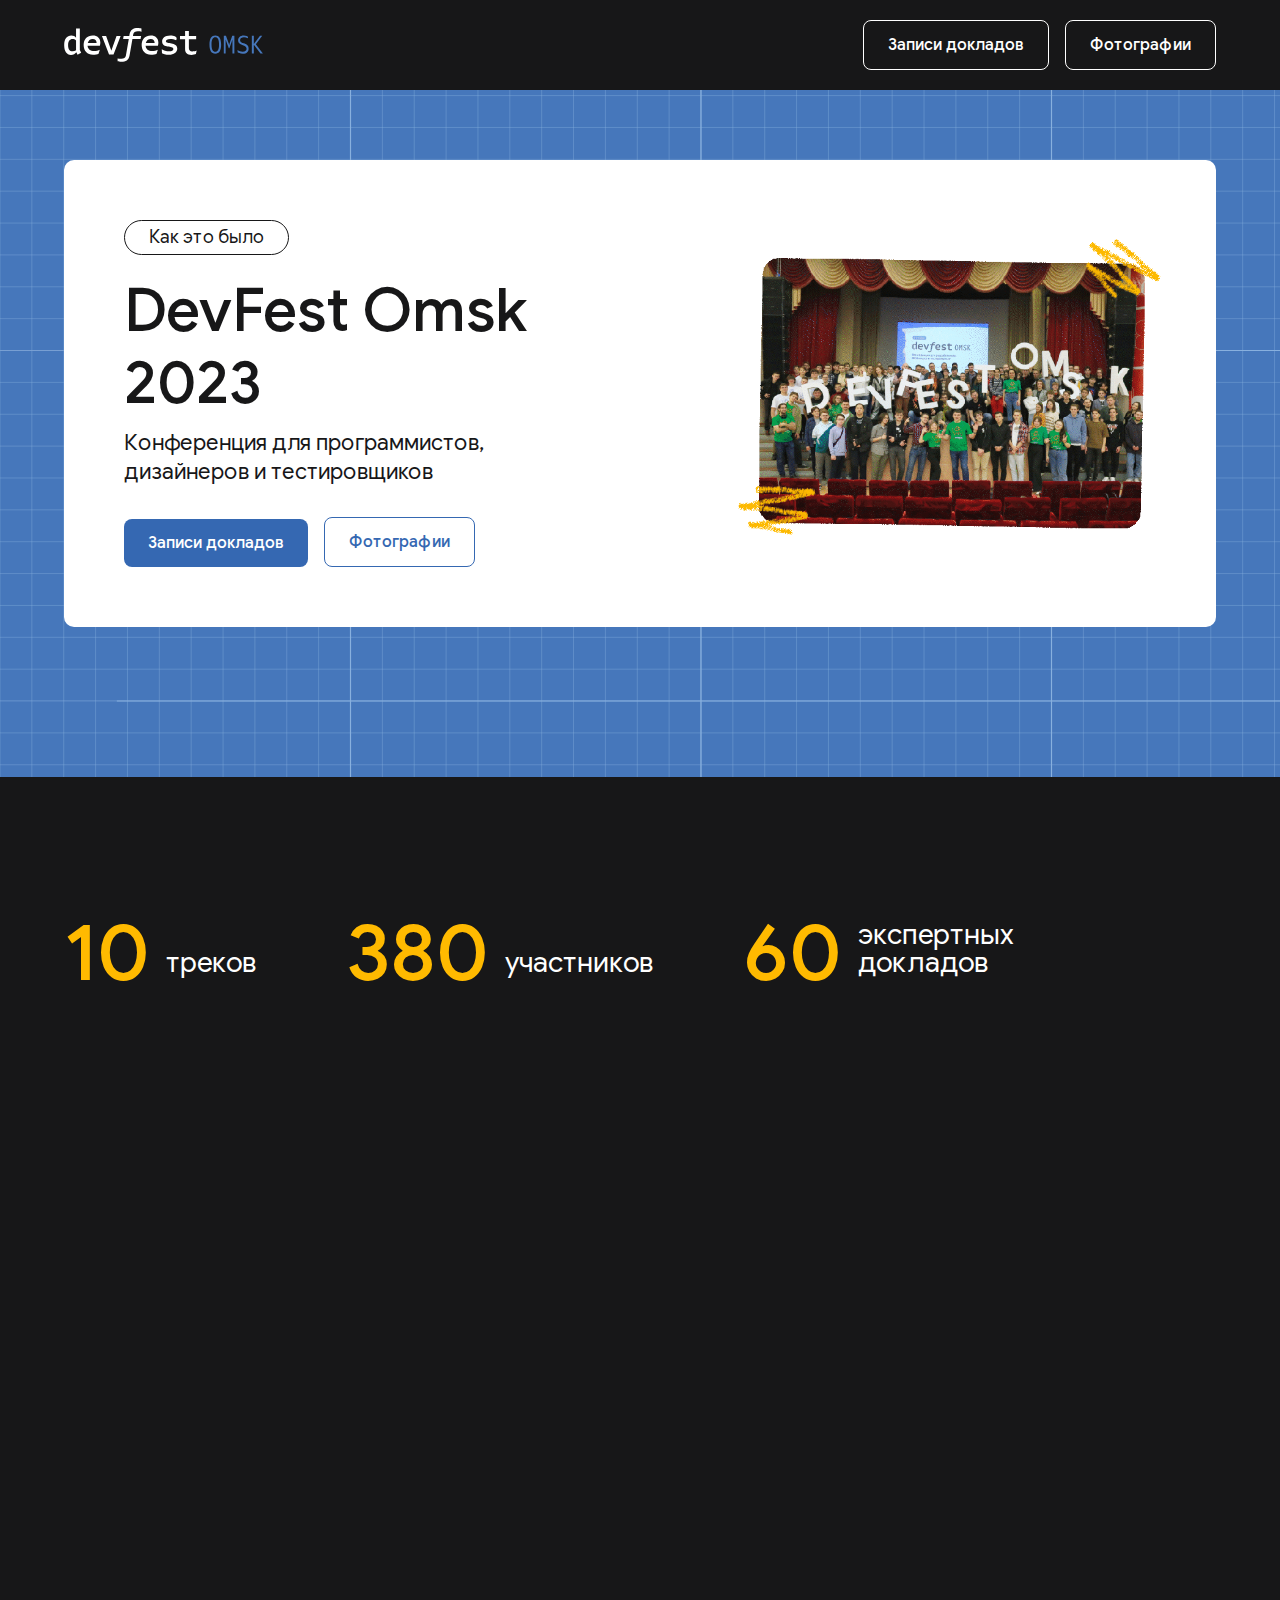
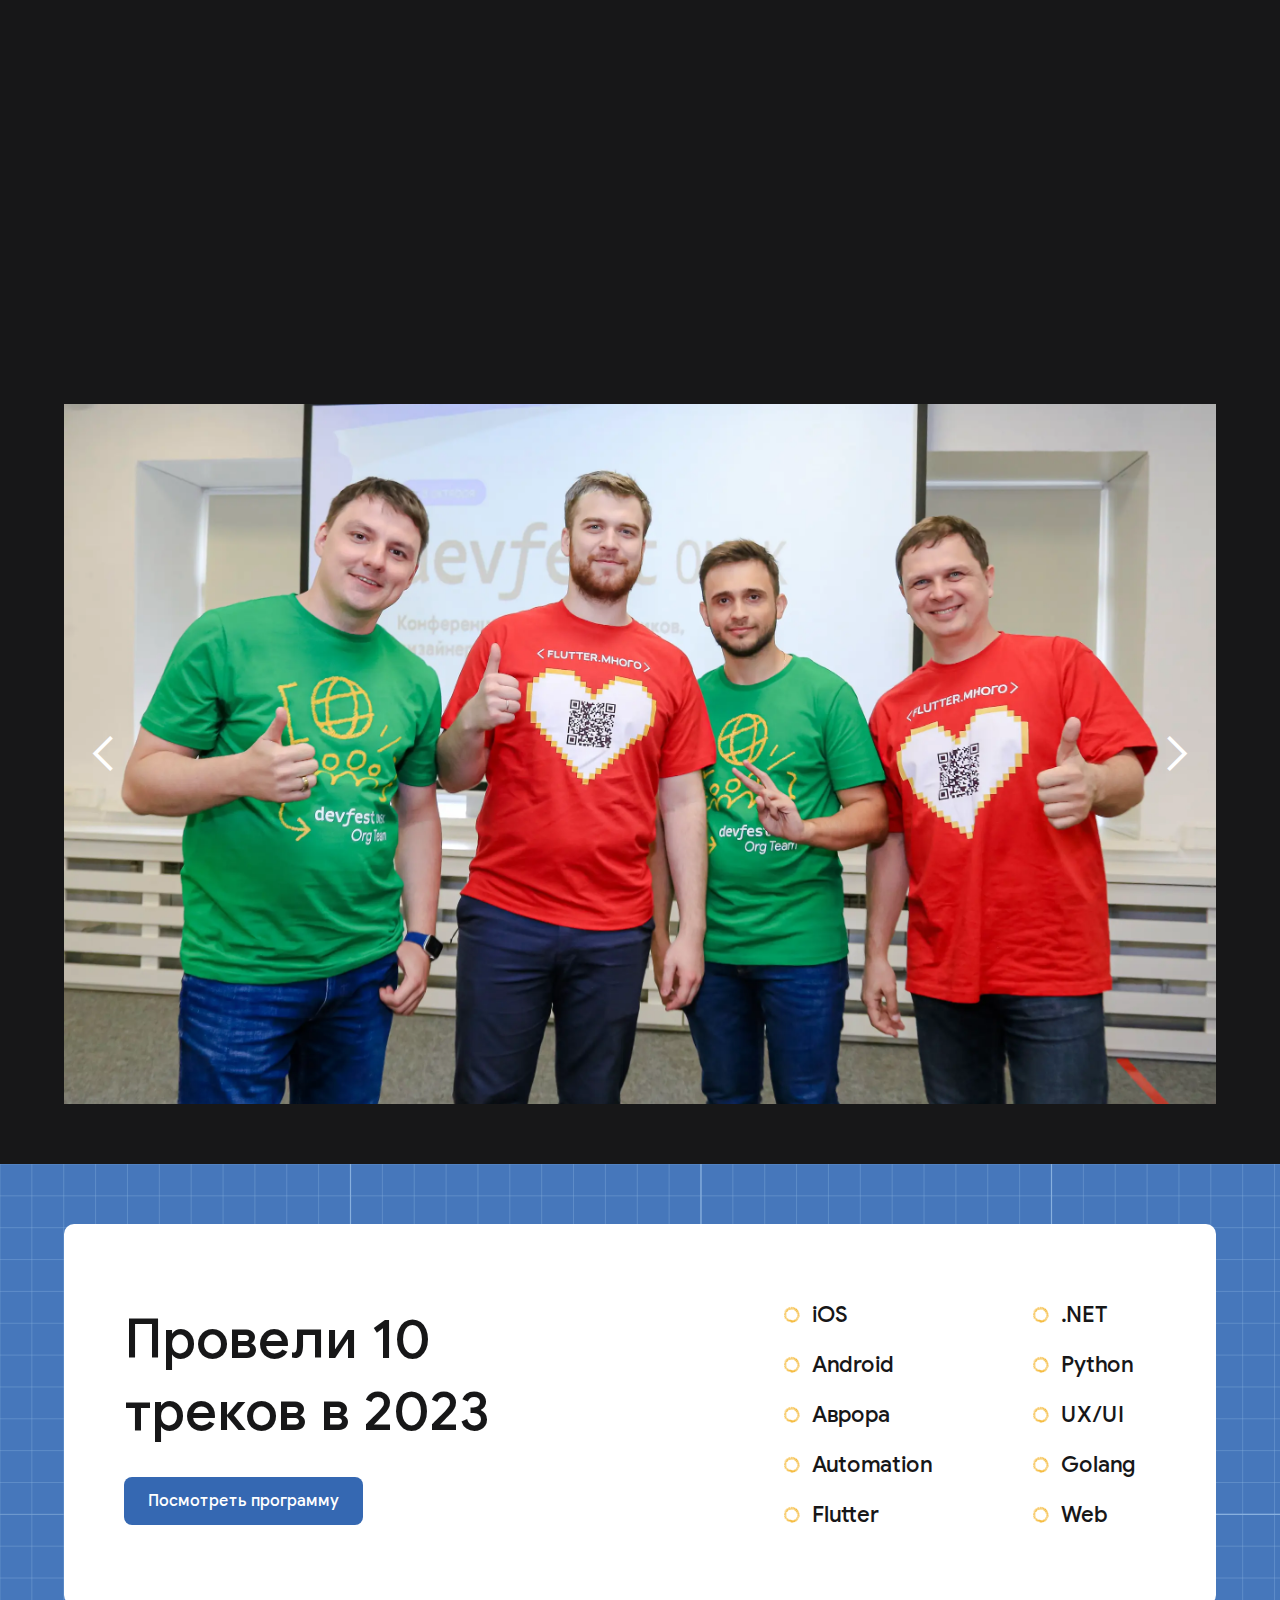
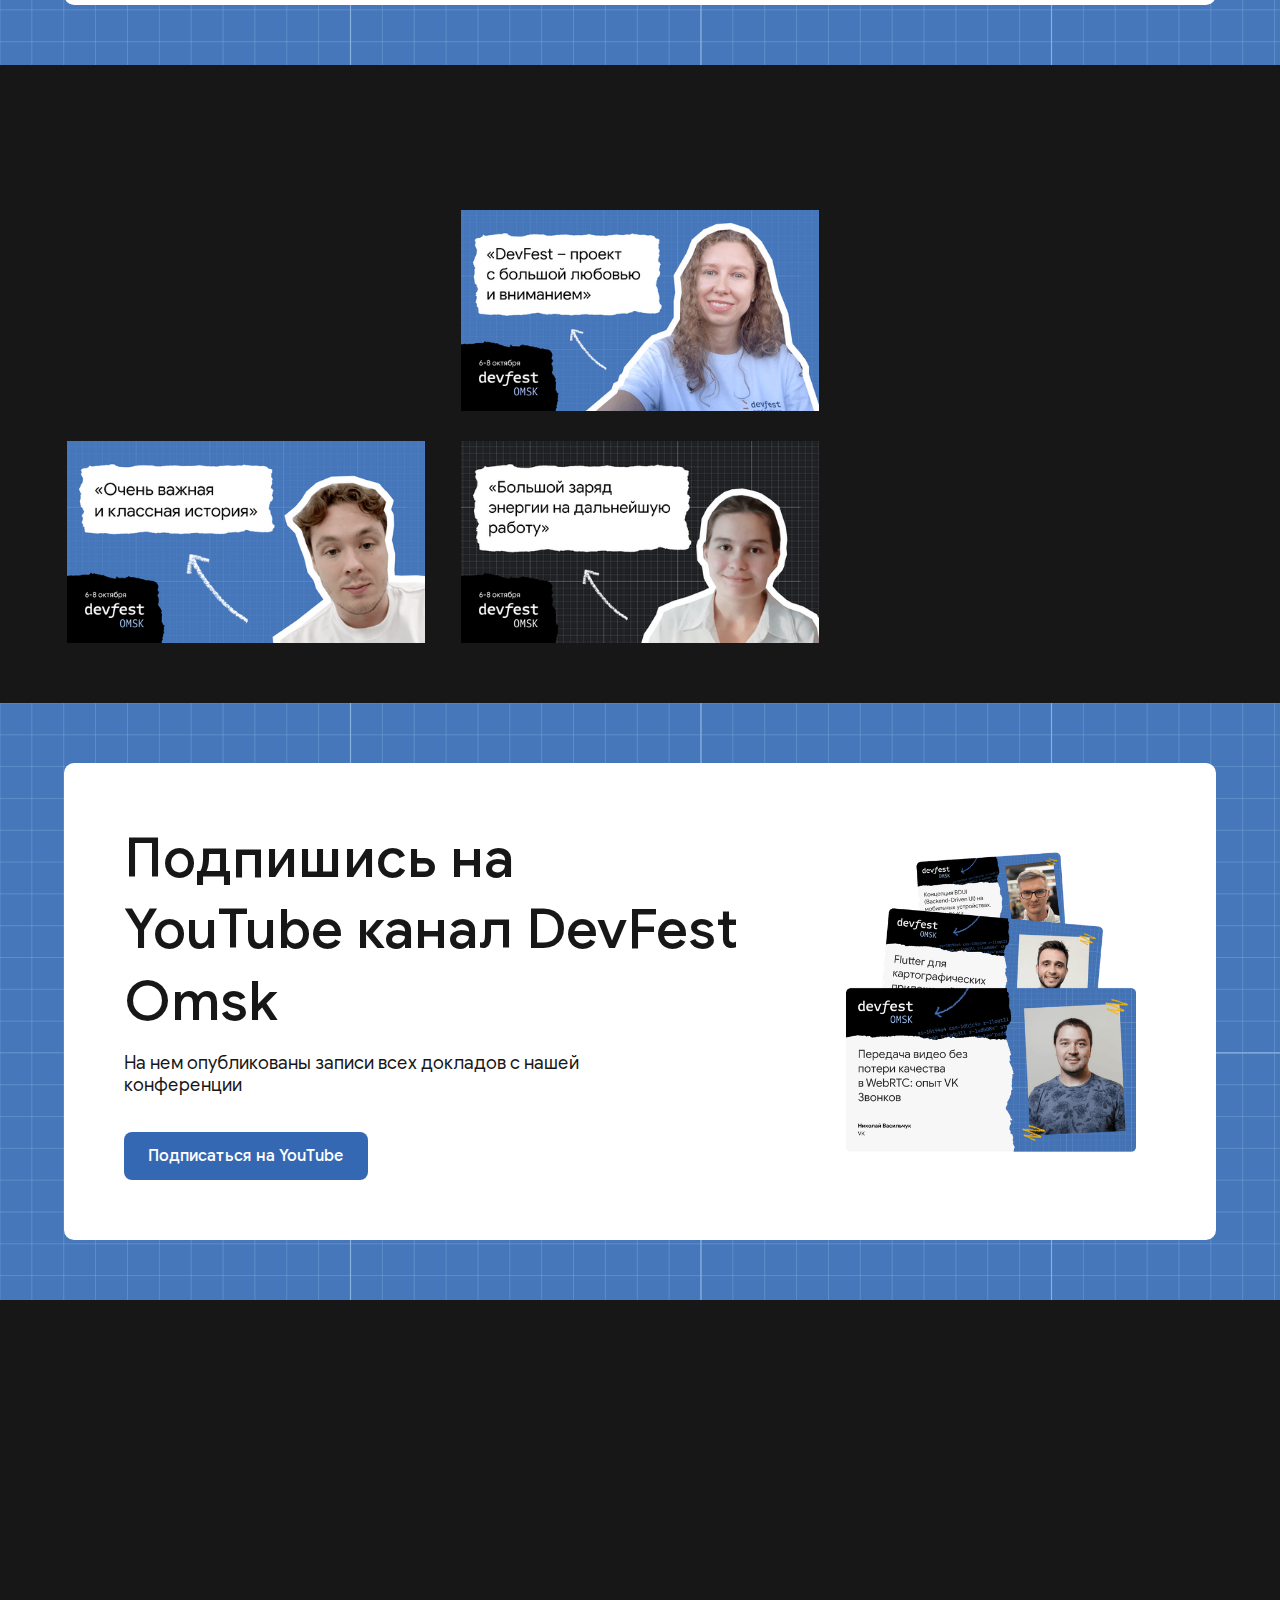
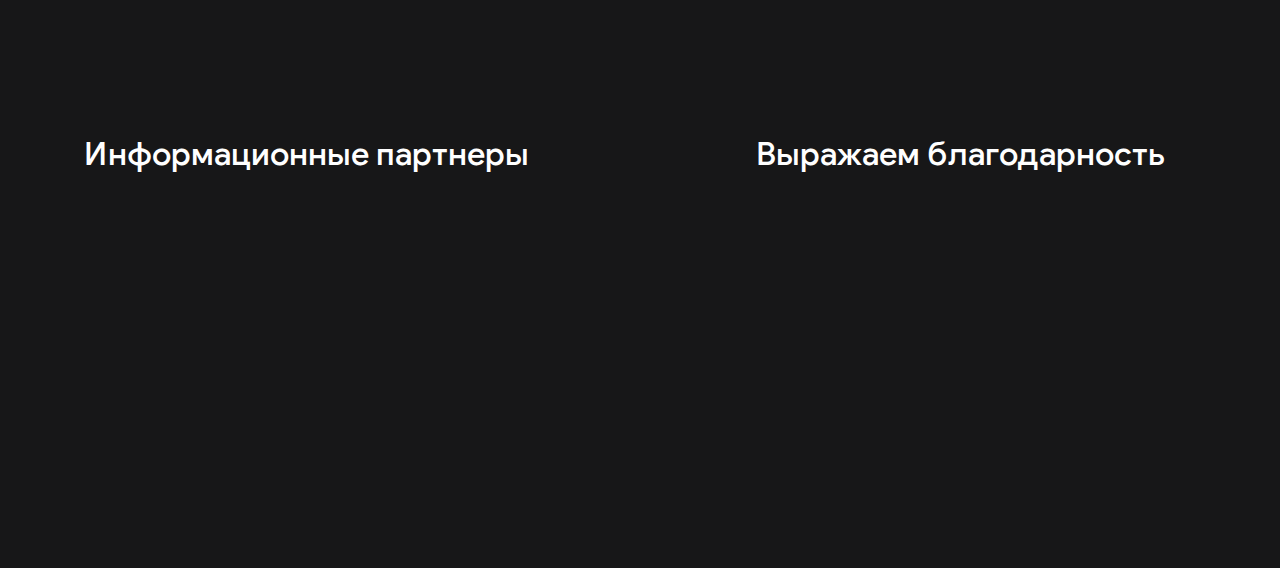
==== index.html @ 17db02f8 "Initial commit" ====
<!DOCTYPE html><!--  This site was created in Webflow. https://www.webflow.com  -->
<!--  Last Published: Wed Mar 27 2024 12:21:55 GMT+0000 (Coordinated Universal Time)  -->
<html data-wf-page="65ba268c185eaccabf7c09e1" data-wf-site="65ba268c185eaccabf7c09f3">
<head>
  <meta charset="utf-8">
  <title>DevFest Omsk 2023</title>
  <meta content="Конференция для программистов, дизайнеров и тестировщиков" name="description">
  <meta content="DevFest Omsk 2023" property="og:title">
  <meta content="Конференция для программистов, дизайнеров и тестировщиков" property="og:description">
  <meta content="https://uploads-ssl.webflow.com/6401782180907efa5752610f/652a7a87e3e8f97337695ba7_%D0%93%D0%BB%D0%B0%D0%B2%D0%BD%D0%B0%D1%8F_%D0%9A%D0%B0%D0%BA%20%D1%8D%D1%82%D0%BE%20%D0%B1%D1%8B%D0%BB%D0%BE.png" property="og:image">
  <meta content="DevFest Omsk 2023" property="twitter:title">
  <meta content="Конференция для программистов, дизайнеров и тестировщиков" property="twitter:description">
  <meta content="https://uploads-ssl.webflow.com/6401782180907efa5752610f/652a7a87e3e8f97337695ba7_%D0%93%D0%BB%D0%B0%D0%B2%D0%BD%D0%B0%D1%8F_%D0%9A%D0%B0%D0%BA%20%D1%8D%D1%82%D0%BE%20%D0%B1%D1%8B%D0%BB%D0%BE.png" property="twitter:image">
  <meta property="og:type" content="website">
  <meta content="summary_large_image" name="twitter:card">
  <meta content="width=device-width, initial-scale=1" name="viewport">
  <meta content="Webflow" name="generator">
  <link href="css/normalize.css" rel="stylesheet" type="text/css">
  <link href="css/webflow.css" rel="stylesheet" type="text/css">
  <link href="css/effectives-fantabulous-si-1c8d833ee2821.webflow.css" rel="stylesheet" type="text/css">
  <script type="text/javascript">!function(o,c){var n=c.documentElement,t=" w-mod-";n.className+=t+"js",("ontouchstart"in o||o.DocumentTouch&&c instanceof DocumentTouch)&&(n.className+=t+"touch")}(window,document);</script>
  <link href="images/favicon.png" rel="shortcut icon" type="image/x-icon">
  <link href="images/webclip.png" rel="apple-touch-icon"><!--  Yandex.Metrika counter  -->
  <script type="text/javascript">
   (function(m,e,t,r,i,k,a){m[i]=m[i]||function(){(m[i].a=m[i].a||[]).push(arguments)};
   m[i].l=1*new Date();
   for (var j = 0; j < document.scripts.length; j++) {if (document.scripts[j].src === r) { return; }}
   k=e.createElement(t),a=e.getElementsByTagName(t)[0],k.async=1,k.src=r,a.parentNode.insertBefore(k,a)})
   (window, document, "script", "https://mc.yandex.ru/metrika/tag.js", "ym");
   ym(94921570, "init", {
        clickmap:true,
        trackLinks:true,
        accurateTrackBounce:true
   });
</script>
  <noscript>
    <div><img src="https://mc.yandex.ru/watch/94921570" style="position:absolute; left:-9999px;" alt=""></div>
  </noscript>
  <!--  /Yandex.Metrika counter  -->
</head>
<body class="body">
  <div data-animation="default" class="navbar-1 on-tab on-mobile smaller-logo w-nav" data-easing2="ease" data-easing="ease" data-collapse="medium" role="banner" data-duration="400" data-doc-height="1">
    <div class="container-1283 w-container">
      <a href="http://devfestomsk.ru" class="brand-2 smaller-logo w-nav-brand"><img src="images/Frame-13.svg" loading="lazy" alt="" width="200" class="image-7"></a>
      <nav role="navigation" class="nav-menu-2 open w-nav-menu">
        <div class="div-block-44 _12 menu-open">
          <a href="https://www.youtube.com/@DevFestOmsk/playlists" target="_blank" class="button-primary-2-copy0 stroke-black navbar w-button">Записи докладов</a>
          <a href="https://vk.com/albums-215824498" target="_blank" class="button-primary-2-copy0 stroke-black navbar w-button">Фотографии</a>
        </div>
      </nav>
      <div class="menu-button-4 w-nav-button">
        <div class="icon w-icon-nav-menu"></div>
      </div>
    </div>
  </div>
  <section class="hero_neww">
    <div class="container-1280-copy0001 bottom-120 no-top bot-60 w-container">
      <div class="div-block-77-copy-copy"><img src="images/Comp-1_1.gif" loading="lazy" id="w-node-d807b2e3-0f57-e2cb-7184-a9c11521ef0a-bf7c09e1" alt="" class="image-67-copy">
        <div class="div-block-45-copy">
          <h2 data-w-id="fabff811-a332-ce4b-316c-b71fdd800080" style="opacity:0" class="heading-18">6-8 октября</h2>
          <div class="div-block-88">
            <div class="div-block-87 fill">
              <h3 data-w-id="fabff811-a332-ce4b-316c-b71fdd800084" style="opacity:0" class="h3 mob _1">6-8 октября<br></h3>
            </div>
            <div class="div-block-87">
              <h3 class="h3 mob _2 black">Как это было<br></h3>
            </div>
          </div>
          <h1 class="h1 mob">DevFest Omsk 2023</h1>
          <h3 class="h3 mob">Конференция для программистов, дизайнеров и тестировщиков<br></h3>
          <h2 data-w-id="fabff811-a332-ce4b-316c-b71fdd800090" style="opacity:0" class="heading-18-copy">Ранняя регистрация с 1 июня</h2>
          <div class="div-block-123">
            <a href="https://www.youtube.com/@DevFestOmsk/playlists" target="_blank" class="button-primary-2 add blue w-button">Записи докладов</a>
            <a href="https://vk.com/albums-215824498" target="_blank" class="button-primary-2 add stroke w-button">Фотографии</a>
          </div>
        </div>
      </div>
    </div>
  </section>
  <div class="statistics">
    <div class="container-1280 w-container">
      <h2 data-w-id="e72ee570-c4c9-c0e7-1d4c-37e0336baffe" style="opacity:0" class="h2">DevFest 2023 в цифрах</h2>
      <div class="div-block-125">
        <div class="div-block-124">
          <div class="text-block-44">10</div>
          <div class="text-block-45">треков</div>
        </div>
        <div class="div-block-124">
          <div class="text-block-44">380</div>
          <div class="text-block-45">участников</div>
        </div>
        <div class="div-block-124">
          <div class="text-block-44">60</div>
          <div class="text-block-45">экспертных<br>докладов</div>
        </div>
      </div>
    </div>
  </div>
  <div class="photos">
    <div class="container-1280-copy00000 w-container">
      <div class="div-block-54">
        <h2 data-w-id="72bd328d-7062-901a-23b6-52a9f3cdee18" style="opacity:0" class="h2 mob">Посмотрите, как это было!</h2>
        <div style="padding-top:56.17021276595745%" class="w-video w-embed"><iframe class="embedly-embed" src="https://cdn.embedly.com/widgets/media.html?src=https%3A%2F%2Fwww.youtube.com%2Fembed%2FXig8yaD4dl8%3Fstart%3D136%26feature%3Doembed%26start%3D136&display_name=YouTube&url=https%3A%2F%2Fwww.youtube.com%2Fwatch%3Fv%3DXig8yaD4dl8&image=https%3A%2F%2Fi.ytimg.com%2Fvi%2FXig8yaD4dl8%2Fhqdefault.jpg&key=96f1f04c5f4143bcb0f2e68c87d65feb&type=text%2Fhtml&schema=youtube" width="940" height="528" scrolling="no" allowfullscreen="" title="DevFest Omsk 2023 | Как это было!"></iframe></div>
      </div>
    </div>
  </div>
  <div class="photos">
    <div class="container-1280-copy00000 w-container">
      <div class="div-block-54">
        <h2 data-w-id="6817151d-23a8-fea1-8117-c1c21f5c3620" style="opacity:0" class="h2 mob">Моменты с DevFest Omsk 2023</h2>
        <div data-delay="4000" data-animation="slide" class="slider-3 w-slider" data-autoplay="false" data-easing="ease" data-hide-arrows="false" data-disable-swipe="false" data-autoplay-limit="0" data-nav-spacing="3" data-duration="500" data-infinite="true">
          <div class="w-slider-mask">
            <aside class="slide-13 w-slide"></aside>
            <div class="slide-1-3 w-slide"></div>
            <div class="slide-1-2 w-slide"></div>
            <div class="slide-17 w-slide"></div>
            <div class="slide-1-4 w-slide"></div>
            <div class="slide-9 w-slide"></div>
            <div class="slide-18 w-slide"></div>
            <div class="slide-14 w-slide"></div>
            <div class="slide-11 w-slide"></div>
            <div class="slide-12 w-slide"></div>
            <div class="slide-15 w-slide"></div>
            <div class="slide-19 w-slide"></div>
            <div class="slide-1 w-slide"></div>
          </div>
          <div class="w-slider-arrow-left">
            <div class="w-icon-slider-left"></div>
          </div>
          <div class="w-slider-arrow-right">
            <div class="w-icon-slider-right"></div>
          </div>
          <div class="w-slider-nav w-round"></div>
        </div>
      </div>
    </div>
  </div>
  <section class="programm">
    <div class="container-1280-copy0001 bottom-120 no-top bot-60 w-container">
      <div class="div-block-77-copy">
        <div class="div-block-82-copy">
          <div class="text-block-15-copy">Провели 10 треков в 2023</div>
          <div class="div-block-81">
            <a href="https://www.2023.devfestomsk.ru/schedule" class="button-primary-2 blue w-button">Посмотреть программу</a>
          </div>
        </div>
        <div class="div-block-79">
          <div class="div-block-80">
            <div class="div-block-78"><img src="images/point.svg" loading="lazy" alt="">
              <div class="text-block-16">iOS</div>
            </div>
            <div class="div-block-78"><img src="images/point.svg" loading="lazy" alt="">
              <div class="text-block-16">Android</div>
            </div>
            <div class="div-block-78"><img src="images/point.svg" loading="lazy" alt="">
              <div class="text-block-16">Аврора</div>
            </div>
            <div class="div-block-78"><img src="images/point.svg" loading="lazy" alt="">
              <div class="text-block-16">Automation</div>
            </div>
            <div class="div-block-78"><img src="images/point.svg" loading="lazy" alt="">
              <div class="text-block-16">Flutter</div>
            </div>
          </div>
          <div class="div-block-80">
            <div class="div-block-78"><img src="images/point.svg" loading="lazy" alt="">
              <div class="text-block-16">.NET</div>
            </div>
            <div class="div-block-78"><img src="images/point.svg" loading="lazy" alt="">
              <div class="text-block-16">Python</div>
            </div>
            <div class="div-block-78"><img src="images/point.svg" loading="lazy" alt="">
              <div class="text-block-16">UX/UI</div>
            </div>
            <div class="div-block-78"><img src="images/point.svg" loading="lazy" alt="">
              <div class="text-block-16">Golang</div>
            </div>
            <div class="div-block-78"><img src="images/point.svg" loading="lazy" alt="">
              <div class="text-block-16">Web</div>
            </div>
          </div>
        </div>
      </div>
    </div>
  </section>
  <div data-w-id="d88df3de-f9b7-87bc-7f24-5baccec2e03f" class="video">
    <div class="container-1280 bottom-120 top-30 _30 w-container">
      <h2 data-w-id="d88df3de-f9b7-87bc-7f24-5baccec2e041" style="opacity:0" class="h2 mob">Участники про конференцию</h2>
      <div class="videos">
        <div data-w-id="7cea7f5f-7506-14c7-3c9a-2b882a4a34e6" style="opacity:0" class="videocard">
          <a id="w-node-_0d9f60ed-73ef-59f5-cf5d-571c4012dc5a-bf7c09e1" data-w-id="0d9f60ed-73ef-59f5-cf5d-571c4012dc5a" href="#" class="w-inline-block"><img src="images/Камилла-Курмантаева.png" loading="lazy" sizes="(max-width: 479px) 90vw, (max-width: 991px) 43vw, (max-width: 1919px) 28vw, 406.6640625px" srcset="images/Камилла-Курмантаева-p-500.png 500w, images/Камилла-Курмантаева-p-800.png 800w, images/Камилла-Курмантаева-p-1080.png 1080w, images/Камилла-Курмантаева-p-1600.png 1600w, images/Камилла-Курмантаева.png 1920w" alt="" class="video-image">
            <div class="dimmer div-block-74 div-block-75" data-ix="new-interaction"><img src="images/ph_play-fill.svg" loading="lazy" alt="" class="image-48"></div>
          </a>
          <a data-w-id="bf8ded09-f8e9-2e5a-f449-2657cf830343" href="#" class="w-inline-block">
            <div class="dimmer-mob"><img src="images/ph_play-fill.svg" loading="lazy" alt="" class="image-48"></div>
          </a>
        </div>
        <div class="videocard">
          <a data-w-id="b6c93a5e-b35b-a017-895b-659cb2bde62e" href="#" class="w-inline-block"><img src="images/Настя-Забудская.png" loading="lazy" sizes="(max-width: 479px) 90vw, (max-width: 991px) 43vw, (max-width: 1919px) 28vw, 406.6640625px" srcset="images/Настя-Забудская-p-500.png 500w, images/Настя-Забудская-p-800.png 800w, images/Настя-Забудская-p-1080.png 1080w, images/Настя-Забудская-p-1600.png 1600w, images/Настя-Забудская.png 1920w" alt="" class="video-image">
            <div class="dimmer div-block-74 div-block-75" data-ix="new-interaction"><img src="images/ph_play-fill.svg" loading="lazy" alt="" class="image-48"></div>
          </a>
          <a data-w-id="e96a0cf2-d3af-575f-c1a8-d7103e5acc73" href="#" class="w-inline-block">
            <div class="dimmer-mob"><img src="images/ph_play-fill.svg" loading="lazy" alt="" class="image-48"></div>
          </a>
        </div>
        <div class="videocard">
          <a data-w-id="c0164f69-38fe-0baf-d17b-534409b64495" href="#" class="w-inline-block"><img src="images/Алексей-Трофимов.png" loading="lazy" sizes="(max-width: 479px) 90vw, (max-width: 991px) 43vw, (max-width: 1919px) 28vw, 406.6640625px" srcset="images/Алексей-Трофимов-p-500.png 500w, images/Алексей-Трофимов-p-800.png 800w, images/Алексей-Трофимов-p-1080.png 1080w, images/Алексей-Трофимов-p-1600.png 1600w, images/Алексей-Трофимов.png 1920w" alt="" class="video-image">
            <div class="dimmer div-block-74 div-block-75" data-ix="new-interaction"><img src="images/ph_play-fill.svg" loading="lazy" alt="" class="image-48"></div>
          </a>
          <a data-w-id="2404566e-7eb1-298b-709e-5185d72e81e9" href="#" class="w-inline-block">
            <div class="dimmer-mob"><img src="images/ph_play-fill.svg" loading="lazy" alt="" class="image-48"></div>
          </a>
        </div>
        <div class="videocard">
          <a data-w-id="9b36343b-1627-8972-214a-be567a93e868" href="#" class="w-inline-block"><img src="images/Илья-Горкун.png" loading="lazy" sizes="(max-width: 479px) 90vw, (max-width: 991px) 43vw, (max-width: 1919px) 28vw, 406.6640625px" srcset="images/Илья-Горкун-p-500.png 500w, images/Илья-Горкун-p-800.png 800w, images/Илья-Горкун-p-1080.png 1080w, images/Илья-Горкун-p-1600.png 1600w, images/Илья-Горкун.png 1920w" alt="" class="video-image">
            <div class="dimmer div-block-74 div-block-75" data-ix="new-interaction"><img src="images/ph_play-fill.svg" loading="lazy" alt="" class="image-48"></div>
          </a>
          <a data-w-id="c2b11bbe-bb50-a5d2-1f24-4aa1024b6b56" href="#" class="w-inline-block">
            <div class="dimmer-mob"><img src="images/ph_play-fill.svg" loading="lazy" alt="" class="image-48"></div>
          </a>
        </div>
        <div class="videocard">
          <a data-w-id="aa8e5748-da4d-e24d-2aab-80f374ed9a81" href="#" class="w-inline-block"><img src="images/Дарья-Резванова.png" loading="lazy" sizes="(max-width: 479px) 90vw, (max-width: 991px) 43vw, (max-width: 1919px) 28vw, 406.6640625px" srcset="images/Дарья-Резванова-p-500.png 500w, images/Дарья-Резванова-p-800.png 800w, images/Дарья-Резванова-p-1080.png 1080w, images/Дарья-Резванова-p-1600.png 1600w, images/Дарья-Резванова.png 1920w" alt="" class="video-image">
            <div class="dimmer div-block-74 div-block-75" data-ix="new-interaction"><img src="images/ph_play-fill.svg" loading="lazy" alt="" class="image-48"></div>
          </a>
          <a data-w-id="b9293235-fa66-e96e-8c2c-db723ac5a14a" href="#" class="w-inline-block">
            <div class="dimmer-mob"><img src="images/ph_play-fill.svg" loading="lazy" alt="" class="image-48"></div>
          </a>
        </div>
        <div class="videocard">
          <a data-w-id="eda7b8c2-e3de-fdff-9a4d-1dab51b30759" href="#" class="w-inline-block"><img src="images/Дмитрий-Фришбутер.png" loading="lazy" sizes="(max-width: 479px) 90vw, (max-width: 991px) 43vw, (max-width: 1919px) 28vw, 406.6640625px" srcset="images/Дмитрий-Фришбутер-p-500.png 500w, images/Дмитрий-Фришбутер-p-800.png 800w, images/Дмитрий-Фришбутер-p-1080.png 1080w, images/Дмитрий-Фришбутер-p-1600.png 1600w, images/Дмитрий-Фришбутер.png 1920w" alt="" class="video-image">
            <div class="dimmer div-block-74 div-block-75" data-ix="new-interaction"><img src="images/ph_play-fill.svg" loading="lazy" alt="" class="image-48"></div>
          </a>
          <a data-w-id="349de6e1-76e6-a0dd-ca32-25580a62c07c" href="#" class="w-inline-block">
            <div class="dimmer-mob"><img src="images/ph_play-fill.svg" loading="lazy" alt="" class="image-48"></div>
          </a>
        </div>
      </div>
    </div>
  </div>
  <div id="recodings" class="recordings">
    <div class="container-1280-copy0001 bottom-120 no-top bot-60 w-container">
      <div class="div-block-77-copy-copy-copy">
        <div id="w-node-ad82333b-970d-1080-5272-f4bf8ee9249b-bf7c09e1" class="div-block-82">
          <div class="text-block-15">Подпишись на YouTube канал DevFest Omsk</div>
          <div class="text-block-46">На нем опубликованы записи всех докладов с нашей конференции</div>
          <div class="div-block-81">
            <a href="https://www.youtube.com/@DevFestOmsk" target="_blank" class="button-primary-2 blue w-button">Подписаться на YouTube</a>
          </div>
        </div><img src="images/Group-6.png" loading="lazy" id="w-node-_05fd546c-7eae-dc7a-e73d-29028b33b016-bf7c09e1" sizes="(max-width: 479px) 65vw, (max-width: 767px) 221.9765625px, (max-width: 991px) 289.53125px, (max-width: 1919px) 23vw, 308.8359375px" alt="" srcset="images/Group-6-p-500.png 500w, images/Group-6.png 664w" class="image-67">
      </div>
    </div>
  </div>
  <div class="partners">
    <div class="container-1280 bottom-120 no-top bot-60 w-container">
      <h2 data-w-id="22ada4b1-6015-6d63-a13a-1421788254e5" style="opacity:0" class="h2 mob">Партнеры DevFest Omsk 2023</h2>
      <div class="div-block-83">
        <div>
          <div class="w-layout-grid grid-21">
            <a id="w-node-_22ada4b1-6015-6d63-a13a-1421788254e8-bf7c09e1" href="http://www.2023.devfestomsk.ru/effective" class="w-inline-block"><img src="images/02.png" loading="lazy" data-w-id="22ada4b1-6015-6d63-a13a-1421788254e9" style="opacity:0" alt=""></a>
            <a id="w-node-_22ada4b1-6015-6d63-a13a-1421788254ea-bf7c09e1" href="http://www.2023.devfestomsk.ru/gemsdevelopment" class="w-inline-block"><img src="images/gems.png" alt="" style="opacity:0" sizes="(max-width: 658px) 90vw, (max-width: 991px) 593px, (max-width: 1919px) 52vw, 593px" data-w-id="22ada4b1-6015-6d63-a13a-1421788254eb" loading="lazy" srcset="images/gems-p-500.png 500w, images/gems.png 593w"></a>
            <a id="w-node-_22ada4b1-6015-6d63-a13a-1421788254ec-bf7c09e1" href="http://www.2023.devfestomsk.ru/avito-tech" class="w-inline-block"><img src="images/avito-card.png" loading="lazy" data-w-id="22ada4b1-6015-6d63-a13a-1421788254ed" style="opacity:0" alt=""></a>
            <a id="w-node-_22ada4b1-6015-6d63-a13a-1421788254ee-bf7c09e1" href="http://www.2023.devfestomsk.ru/lamoda-tech" class="w-inline-block"><img src="images/lamoda-card.png" loading="lazy" data-w-id="22ada4b1-6015-6d63-a13a-1421788254ef" style="opacity:0" alt=""></a>
            <a id="w-node-_22ada4b1-6015-6d63-a13a-1421788254f0-bf7c09e1" href="http://www.2023.devfestomsk.ru/croc" class="w-inline-block"><img src="images/croc.png" loading="lazy" data-w-id="22ada4b1-6015-6d63-a13a-1421788254f1" style="opacity:0" alt=""></a>
            <a id="w-node-_22ada4b1-6015-6d63-a13a-1421788254f2-bf7c09e1" href="http://www.2023.devfestomsk.ru/ibs" target="_blank" class="w-inline-block"><img src="images/ibs_color.png" loading="lazy" data-w-id="22ada4b1-6015-6d63-a13a-1421788254f3" style="opacity:0" alt=""></a>
            <a id="w-node-e372ff40-28e0-06a1-ef05-48c2398f5ef0-bf7c09e1" href="http://www.2023.devfestomsk.ru/omp" class="w-inline-block"><img src="images/omp_card.svg" loading="lazy" data-w-id="e372ff40-28e0-06a1-ef05-48c2398f5ef1" style="opacity:0" alt=""></a>
            <a id="w-node-defef9c7-e6ae-2838-7617-cbfdbf0adb4a-bf7c09e1" href="http://www.2023.devfestomsk.ru/deeplay" class="w-inline-block"><img src="images/deeplay.png" alt="" style="opacity:0" sizes="(max-width: 658px) 90vw, (max-width: 991px) 593px, (max-width: 1919px) 52vw, 593px" data-w-id="defef9c7-e6ae-2838-7617-cbfdbf0adb4b" loading="lazy" srcset="images/deeplay-p-500.png 500w, images/deeplay.png 593w"></a>
            <a id="w-node-f673e922-31c2-e4e8-341a-d60b712431d2-bf7c09e1" href="http://www.2023.devfestomsk.ru/sibur-digital" class="w-inline-block"><img src="images/Sibur.png" alt="" style="opacity:0" sizes="(max-width: 658px) 90vw, (max-width: 991px) 593px, (max-width: 1919px) 52vw, 593px" data-w-id="f673e922-31c2-e4e8-341a-d60b712431d3" loading="lazy" srcset="images/Sibur-p-500.png 500w, images/Sibur.png 593w"></a>
            <a id="w-node-_22ada4b1-6015-6d63-a13a-1421788254f4-bf7c09e1" href="https://www.devfestomsk.ru/antro" class="link-block-3 w-inline-block"><img src="images/antro.png" loading="lazy" data-w-id="22ada4b1-6015-6d63-a13a-1421788254f5" style="opacity:0" alt=""></a>
          </div>
        </div>
        <div class="div-block-84"><img src="images/Group.svg" loading="lazy" style="opacity:0" data-w-id="ae86b1ef-9713-04c2-122b-a588cd614f35" alt="" class="image-54">
          <div data-w-id="883572da-241a-8cb9-cabd-d7fa47c3567d" style="opacity:0" class="div-block-85">
            <div class="text-block-17">Вакансии партнеров</div>
            <div class="text-block-18">Собрали все актуальные вакансии партнеров по технологиям</div>
            <a data-w-id="f9f4f8e3-4214-ccc3-9532-341bac840dae" style="opacity:0" href="https://omsk-community.notion.site/DevFest-Omsk-2023-d4f404b654c64daaae55e032548cf211?pvs=4" target="_blank" class="button-primary-2 stroke-black w-button">Открыть вакансии</a>
          </div>
        </div>
      </div>
    </div>
  </div>
  <section class="sponsors">
    <div class="w-layout-blockcontainer container-1280-copy-000 w-container">
      <div class="div-block-109">
        <div class="div-block-110">
          <div class="div-block-113"><img src="images/icon_world.svg" loading="lazy" alt="" class="image-65">
            <div class="text-block-38">Информационные партнеры</div>
          </div>
          <div class="div-block-115">
            <a href="https://t.me/android_broadcast" target="_blank" class="w-inline-block"><img src="images/android-broadcast.png" loading="lazy" alt="" height="100" class="logo gospb"></a>
            <a href="https://t.me/ios_broadcast" target="_blank" class="w-inline-block"><img src="images/ios-broadcast.png" loading="lazy" alt="" height="100" class="logo gospb"></a>
            <a id="w-node-e327dd6d-b0d4-1c77-bb94-7df84b22614c-bf7c09e1" href="https://t.me/goleningrad" target="_blank" class="w-inline-block"><img src="images/go-spb.png" loading="lazy" alt="" height="100" class="logo gospb"></a>
            <a id="w-node-_702ebffe-091b-bc7e-a7c5-2331466b5fe6-bf7c09e1" href="https://t.me/gogolang" target="_blank" class="link-block-19 w-inline-block"><img src="images/gogolang.png" loading="lazy" width="100" height="100" alt="" class="logo gospb"></a>
            <a href="https://dotnet.ru/" target="_blank" class="w-inline-block"><img src="images/dotnet.png" loading="lazy" data-w-id="5ba92d05-faa2-27e8-a01e-3b189927300a" height="100" alt="" class="logo gospb"></a>
            <a href="https://t.me/deferpanic" target="_blank" class="w-inline-block"><img src="images/defer-panic.png" loading="lazy" alt="" height="100" class="logo gospb"></a>
            <a id="w-node-_83e976f9-5dc7-4fd2-383d-b4f25f7dba62-bf7c09e1" href="https://t.me/moscowjs" target="_blank" class="w-inline-block"><img src="images/moscow-js.png" loading="lazy" alt="" height="100" class="logo gospb"></a>
            <a href="http://moscowpython.ru" target="_blank" class="w-inline-block"><img src="images/moscow-python.png" loading="lazy" alt="" height="100" class="logo gospb"></a>
            <a href="https://t.me/mobiledevnews" target="_blank" class="w-inline-block"><img src="images/PO.png" loading="lazy" alt="" height="100" class="logo gospb"></a>
            <a href="https://t.me/ohmyflutter" target="_blank" class="w-inline-block"><img src="images/oh-my-flutter.png" loading="lazy" alt="" height="100" class="logo gospb"></a>
          </div>
        </div>
        <div class="div-block-110">
          <div class="div-block-113"><img src="images/icon_heart.svg" loading="lazy" alt="" class="image-66">
            <div class="text-block-38">Выражаем благодарность</div>
          </div>
          <div class="div-block-115">
            <a href="https://hotel5060.ru/ru/glavnaya" target="_blank" class="w-inline-block"><img src="images/5060.png" loading="lazy" alt="" class="logo"></a>
            <a id="w-node-_79987d63-e5c3-5304-7079-455b8be67d9d-bf7c09e1" href="https://omsu.ru/" target="_blank" class="w-inline-block"><img src="images/omgu_1.png" loading="lazy" alt="" height="100" class="logo gospb"></a>
            <a id="w-node-d05478e2-506f-e0fc-7aad-d0c7f52f5b8f-bf7c09e1" href="https://www.omgtu.ru/" target="_blank" class="w-inline-block"><img src="images/omgtu_1.png" loading="lazy" alt="" height="100" class="logo gospb"></a>
            <a href="https://vk.com/point.omsk" target="_blank" class="w-inline-block"><img src="images/point.png" loading="lazy" alt="" height="100" class="logo gospb"></a>
            <a href="https://xn---55-9cdulgg0aog6b.xn--p1ai/" target="_blank" class="w-inline-block"><img src="images/мой-бизнес.png" loading="lazy" alt="" height="100" class="logo gospb"></a>
            <a href="https://skuratovcoffee.ru/omsk?ysclid=ln4d3t4t6l736598302" target="_blank" class="w-inline-block"><img src="images/skurik.png" loading="lazy" alt="" height="100" class="logo gospb"></a>
            <a href="https://sezinnopolis.ru/" target="_blank" class="w-inline-block"><img src="images/inno_.png" loading="lazy" alt="" height="100" class="logo gospb"></a>
            <a href="https://omsk.sushi-market.com/" target="_blank" class="w-inline-block"><img src="images/sushi_market.png" loading="lazy" alt="" height="100" class="logo gospb"></a>
            <a href="https://t.me/omskdigit" target="_blank" class="w-inline-block"><img src="images/omsk.png" loading="lazy" alt="" height="100" class="logo gospb"></a>
          </div>
        </div>
      </div>
    </div>
  </section>
  <div id="1" class="footer main">
    <div class="container-1280-copy-copy w-container">
      <div class="div-block-65">
        <div class="div-block-66"><img src="images/Frame-29.svg" loading="lazy" width="200" alt="" class="image-34 bottom-20"></div>
        <div class="div-block-61">
          <div class="div-block-114">
            <a href="https://t.me/devfestomsk" target="_blank" class="w-inline-block"><img src="images/telegram-1.svg" loading="lazy" alt="" class="image-69"></a>
            <a href="https://vk.com/devfestomsk" target="_blank" class="w-inline-block"><img src="images/iconmonstr-vk-4.svg" loading="lazy" alt="" class="image-69"></a>
            <a href="https://www.youtube.com/user/GDGOmsk" target="_blank" class="w-inline-block"><img src="images/iconmonstr-youtube-9.svg" loading="lazy" alt="" class="image-69"></a>
          </div>
        </div>
      </div>
    </div>
  </div>
  <section style="display:none" class="modal_video_1">
    <div class="modal-container_video">
      <a data-w-id="40c8fffb-7a18-e152-0361-d21a19f6d0b4" href="#" class="close_video w-inline-block"><img src="images/ic_round-close0.svg" loading="lazy" alt="" class="image-60"></a>
      <div class="div-block-102_video">
        <div class="w-embed w-iframe">
          <div style="position: relative; padding-bottom: 56.25%; height: 0;"><iframe src="https://www.youtube.com/embed/cfXZDy97VKw?si=wWb_dRiAMKPTWYpn&enablejsapi=1" frameborder="0" webkitallowfullscreen="" mozallowfullscreen="" allowfullscreen="" style="position: absolute; top: 0; left: 0; width: 100%; height: 100%;" class="youtube-video"></iframe></div>
        </div>
      </div>
    </div>
    <div class="modal-background_video"></div>
  </section>
  <section style="display:none" class="modal_video_2">
    <div class="modal-container_video">
      <a data-w-id="547fba4c-e8d5-d9bb-a486-a01fb0093c29" href="#" class="close_video w-inline-block"><img src="images/ic_round-close0.svg" loading="lazy" alt="" class="image-60"></a>
      <div class="div-block-102_video">
        <div class="w-embed w-iframe">
          <div style="position: relative; padding-bottom: 56.25%; height: 0;"><iframe src="https://www.youtube.com/embed/cHsbx08xhGE?si=uvaWsZhWocVGrPiD&enablejsapi=1" frameborder="0" webkitallowfullscreen="" mozallowfullscreen="" allowfullscreen="" style="position: absolute; top: 0; left: 0; width: 100%; height: 100%;" class="youtube-video"></iframe></div>
        </div>
      </div>
    </div>
    <div class="modal-background_video"></div>
  </section>
  <section style="display:none" class="modal_video_3">
    <div class="modal-container_video">
      <a data-w-id="39452196-a4dd-98c9-ed01-69e8e9c7c17b" href="#" class="close_video w-inline-block"><img src="images/ic_round-close0.svg" loading="lazy" alt="" class="image-60"></a>
      <div class="div-block-102_video">
        <div class="w-embed w-iframe">
          <div style="position: relative; padding-bottom: 56.25%; height: 0;"><iframe src="https://www.youtube.com/embed/3sklj9qjSRE?si=Cykklp2B-UbWLCqO&enablejsapi=1" frameborder="0" webkitallowfullscreen="" mozallowfullscreen="" allowfullscreen="" style="position: absolute; top: 0; left: 0; width: 100%; height: 100%;" class="youtube-video"></iframe></div>
        </div>
      </div>
    </div>
    <div class="modal-background_video"></div>
  </section>
  <section style="display:none" class="modal_video_4">
    <div class="modal-container_video">
      <a data-w-id="115dfba4-bb24-902a-98cf-b311c8c2315d" href="#" class="close_video w-inline-block"><img src="images/ic_round-close0.svg" loading="lazy" alt="" class="image-60"></a>
      <div class="div-block-102_video">
        <div class="w-embed w-iframe">
          <div style="position: relative; padding-bottom: 56.25%; height: 0;"><iframe src="https://www.youtube.com/embed/KZGS4CJJmWk?si=LpOMaB-3-ITFj3wt&enablejsapi=1" frameborder="0" webkitallowfullscreen="" mozallowfullscreen="" allowfullscreen="" style="position: absolute; top: 0; left: 0; width: 100%; height: 100%;" class="youtube-video"></iframe></div>
        </div>
      </div>
    </div>
    <div class="modal-background_video"></div>
  </section>
  <section style="display:none" class="modal_video_5">
    <div class="modal-container_video">
      <a data-w-id="3e909b35-e2b7-dcbc-8db1-2e06a54becb4" href="#" class="close_video w-inline-block"><img src="images/ic_round-close0.svg" loading="lazy" alt="" class="image-60"></a>
      <div class="div-block-102_video">
        <div class="w-embed w-iframe">
          <div style="position: relative; padding-bottom: 56.25%; height: 0;"><iframe src="https://www.youtube.com/embed/4At8YVyeklI?si=grTF0gpPV7MJw6MB&enablejsapi=1" frameborder="0" webkitallowfullscreen="" mozallowfullscreen="" allowfullscreen="" style="position: absolute; top: 0; left: 0; width: 100%; height: 100%;" class="youtube-video"></iframe></div>
        </div>
      </div>
    </div>
    <div class="modal-background_video"></div>
  </section>
  <section style="display:none" class="modal_video_6">
    <div class="modal-container_video">
      <a data-w-id="05d80fea-2031-fbe7-6554-687ed440a6a1" href="#" class="close_video w-inline-block"><img src="images/ic_round-close0.svg" loading="lazy" alt="" class="image-60"></a>
      <div class="div-block-102_video">
        <div class="w-embed w-iframe">
          <div style="position: relative; padding-bottom: 56.25%; height: 0;"><iframe src="https://www.youtube.com/embed/xhbMzJmScE4?si=VJZUHkU8C1AxGGwH&enablejsapi=1" frameborder="0" webkitallowfullscreen="" mozallowfullscreen="" allowfullscreen="" style="position: absolute; top: 0; left: 0; width: 100%; height: 100%;" class="youtube-video"></iframe></div>
        </div>
      </div>
    </div>
    <div class="modal-background_video"></div>
  </section>
  <script src="https://d3e54v103j8qbb.cloudfront.net/js/jquery-3.5.1.min.dc5e7f18c8.js?site=65ba268c185eaccabf7c09f3" type="text/javascript" integrity="sha256-9/aliU8dGd2tb6OSsuzixeV4y/faTqgFtohetphbbj0=" crossorigin="anonymous"></script>
  <script src="js/webflow.js" type="text/javascript"></script>
  <script type="text/javascript">
	window.onload = function () {
    document.querySelectorAll('.close_video').forEach((button) => {
        button.addEventListener('click', () => {
        embededVides = document.querySelectorAll('iframe.youtube-video').forEach((embededVideo) => {
          embededVideo.contentWindow.postMessage('{"event":"command","func":"stopVideo","args":""}', '*');
        });
        console.log("clicked");
      });
    });
  };
</script>
</body>
</html>
---- css/webflow.css ----
@font-face {
  font-family: 'webflow-icons';
  src: url("[data-uri]") format('truetype');
  font-weight: normal;
  font-style: normal;
}
[class^="w-icon-"],
[class*=" w-icon-"] {
  /* use !important to prevent issues with browser extensions that change fonts */
  font-family: 'webflow-icons' !important;
  speak: none;
  font-style: normal;
  font-weight: normal;
  font-variant: normal;
  text-transform: none;
  line-height: 1;
  /* Better Font Rendering =========== */
  -webkit-font-smoothing: antialiased;
  -moz-osx-font-smoothing: grayscale;
}
.w-icon-slider-right:before {
  content: "\e600";
}
.w-icon-slider-left:before {
  content: "\e601";
}
.w-icon-nav-menu:before {
  content: "\e602";
}
.w-icon-arrow-down:before,
.w-icon-dropdown-toggle:before {
  content: "\e603";
}
.w-icon-file-upload-remove:before {
  content: "\e900";
}
.w-icon-file-upload-icon:before {
  content: "\e903";
}
* {
  -webkit-box-sizing: border-box;
  -moz-box-sizing: border-box;
  box-sizing: border-box;
}
html {
  height: 100%;
}
body {
  margin: 0;
  min-height: 100%;
  background-color: #fff;
  font-family: Arial, sans-serif;
  font-size: 14px;
  line-height: 20px;
  color: #333;
}
img {
  max-width: 100%;
  vertical-align: middle;
  display: inline-block;
}
html.w-mod-touch * {
  background-attachment: scroll !important;
}
.w-block {
  display: block;
}
.w-inline-block {
  max-width: 100%;
  display: inline-block;
}
.w-clearfix:before,
.w-clearfix:after {
  content: " ";
  display: table;
  grid-column-start: 1;
  grid-row-start: 1;
  grid-column-end: 2;
  grid-row-end: 2;
}
.w-clearfix:after {
  clear: both;
}
.w-hidden {
  display: none;
}
.w-button {
  display: inline-block;
  padding: 9px 15px;
  background-color: #3898EC;
  color: white;
  border: 0;
  line-height: inherit;
  text-decoration: none;
  cursor: pointer;
  border-radius: 0;
}
input.w-button {
  -webkit-appearance: button;
}
html[data-w-dynpage] [data-w-cloak] {
  color: transparent !important;
}
.w-code-block {
  margin: unset;
}
pre.w-code-block code {
  all: inherit;
}
.w-webflow-badge,
.w-webflow-badge * {
  position: static;
  left: auto;
  top: auto;
  right: auto;
  bottom: auto;
  z-index: auto;
  display: block;
  visibility: visible;
  overflow: visible;
  overflow-x: visible;
  overflow-y: visible;
  box-sizing: border-box;
  width: auto;
  height: auto;
  max-height: none;
  max-width: none;
  min-height: 0;
  min-width: 0;
  margin: 0;
  padding: 0;
  float: none;
  clear: none;
  border: 0 none transparent;
  border-radius: 0;
  background: none;
  background-image: none;
  background-position: 0% 0%;
  background-size: auto auto;
  background-repeat: repeat;
  background-origin: padding-box;
  background-clip: border-box;
  background-attachment: scroll;
  background-color: transparent;
  box-shadow: none;
  opacity: 1;
  transform: none;
  transition: none;
  direction: ltr;
  font-family: inherit;
  font-weight: inherit;
  color: inherit;
  font-size: inherit;
  line-height: inherit;
  font-style: inherit;
  font-variant: inherit;
  text-align: inherit;
  letter-spacing: inherit;
  text-decoration: inherit;
  text-indent: 0;
  text-transform: inherit;
  list-style-type: disc;
  text-shadow: none;
  font-smoothing: auto;
  vertical-align: baseline;
  cursor: inherit;
  white-space: inherit;
  word-break: normal;
  word-spacing: normal;
  word-wrap: normal;
}
.w-webflow-badge {
  position: fixed !important;
  display: inline-block !important;
  visibility: visible !important;
  z-index: 2147483647 !important;
  top: auto !important;
  right: 12px !important;
  bottom: 12px !important;
  left: auto !important;
  color: #aaadb0 !important;
  background-color: #fff !important;
  border-radius: 3px !important;
  padding: 6px !important;
  font-size: 12px !important;
  opacity: 1 !important;
  line-height: 14px !important;
  text-decoration: none !important;
  transform: none !important;
  margin: 0 !important;
  width: auto !important;
  height: auto !important;
  overflow: visible !important;
  white-space: nowrap;
  box-shadow: 0 0 0 1px rgba(0, 0, 0, 0.1), 0px 1px 3px rgba(0, 0, 0, 0.1);
  cursor: pointer;
}
.w-webflow-badge > img {
  display: inline-block !important;
  visibility: visible !important;
  opacity: 1 !important;
  vertical-align: middle !important;
}
h1,
h2,
h3,
h4,
h5,
h6 {
  font-weight: bold;
  margin-bottom: 10px;
}
h1 {
  font-size: 38px;
  line-height: 44px;
  margin-top: 20px;
}
h2 {
  font-size: 32px;
  line-height: 36px;
  margin-top: 20px;
}
h3 {
  font-size: 24px;
  line-height: 30px;
  margin-top: 20px;
}
h4 {
  font-size: 18px;
  line-height: 24px;
  margin-top: 10px;
}
h5 {
  font-size: 14px;
  line-height: 20px;
  margin-top: 10px;
}
h6 {
  font-size: 12px;
  line-height: 18px;
  margin-top: 10px;
}
p {
  margin-top: 0;
  margin-bottom: 10px;
}
blockquote {
  margin: 0 0 10px 0;
  padding: 10px 20px;
  border-left: 5px solid #E2E2E2;
  font-size: 18px;
  line-height: 22px;
}
figure {
  margin: 0;
  margin-bottom: 10px;
}
figcaption {
  margin-top: 5px;
  text-align: center;
}
ul,
ol {
  margin-top: 0px;
  margin-bottom: 10px;
  padding-left: 40px;
}
.w-list-unstyled {
  padding-left: 0;
  list-style: none;
}
.w-embed:before,
.w-embed:after {
  content: " ";
  display: table;
  grid-column-start: 1;
  grid-row-start: 1;
  grid-column-end: 2;
  grid-row-end: 2;
}
.w-embed:after {
  clear: both;
}
.w-video {
  width: 100%;
  position: relative;
  padding: 0;
}
.w-video iframe,
.w-video object,
.w-video embed {
  position: absolute;
  top: 0;
  left: 0;
  width: 100%;
  height: 100%;
  border: none;
}
fieldset {
  padding: 0;
  margin: 0;
  border: 0;
}
button,
[type='button'],
[type='reset'] {
  border: 0;
  cursor: pointer;
  -webkit-appearance: button;
}
.w-form {
  margin: 0 0 15px;
}
.w-form-done {
  display: none;
  padding: 20px;
  text-align: center;
  background-color: #dddddd;
}
.w-form-fail {
  display: none;
  margin-top: 10px;
  padding: 10px;
  background-color: #ffdede;
}
label {
  display: block;
  margin-bottom: 5px;
  font-weight: bold;
}
.w-input,
.w-select {
  display: block;
  width: 100%;
  height: 38px;
  padding: 8px 12px;
  margin-bottom: 10px;
  font-size: 14px;
  line-height: 1.42857143;
  color: #333333;
  vertical-align: middle;
  background-color: #ffffff;
  border: 1px solid #cccccc;
}
.w-input:-moz-placeholder,
.w-select:-moz-placeholder {
  color: #999;
}
.w-input::-moz-placeholder,
.w-select::-moz-placeholder {
  color: #999;
  opacity: 1;
}
.w-input::-webkit-input-placeholder,
.w-select::-webkit-input-placeholder {
  color: #999;
}
.w-input:focus,
.w-select:focus {
  border-color: #3898EC;
  outline: 0;
}
.w-input[disabled],
.w-select[disabled],
.w-input[readonly],
.w-select[readonly],
fieldset[disabled] .w-input,
fieldset[disabled] .w-select {
  cursor: not-allowed;
}
.w-input[disabled]:not(.w-input-disabled),
.w-select[disabled]:not(.w-input-disabled),
.w-input[readonly],
.w-select[readonly],
fieldset[disabled]:not(.w-input-disabled) .w-input,
fieldset[disabled]:not(.w-input-disabled) .w-select {
  background-color: #eeeeee;
}
textarea.w-input,
textarea.w-select {
  height: auto;
}
.w-select {
  background-color: #f3f3f3;
}
.w-select[multiple] {
  height: auto;
}
.w-form-label {
  display: inline-block;
  cursor: pointer;
  font-weight: normal;
  margin-bottom: 0px;
}
.w-radio {
  display: block;
  margin-bottom: 5px;
  padding-left: 20px;
}
.w-radio:before,
.w-radio:after {
  content: " ";
  display: table;
  grid-column-start: 1;
  grid-row-start: 1;
  grid-column-end: 2;
  grid-row-end: 2;
}
.w-radio:after {
  clear: both;
}
.w-radio-input {
  margin: 4px 0 0;
  line-height: normal;
  float: left;
  margin-left: -20px;
}
.w-radio-input {
  margin-top: 3px;
}
.w-file-upload {
  display: block;
  margin-bottom: 10px;
}
.w-file-upload-input {
  width: 0.1px;
  height: 0.1px;
  opacity: 0;
  overflow: hidden;
  position: absolute;
  z-index: -100;
}
.w-file-upload-default,
.w-file-upload-uploading,
.w-file-upload-success {
  display: inline-block;
  color: #333333;
}
.w-file-upload-error {
  display: block;
  margin-top: 10px;
}
.w-file-upload-default.w-hidden,
.w-file-upload-uploading.w-hidden,
.w-file-upload-error.w-hidden,
.w-file-upload-success.w-hidden {
  display: none;
}
.w-file-upload-uploading-btn {
  display: flex;
  font-size: 14px;
  font-weight: normal;
  cursor: pointer;
  margin: 0;
  padding: 8px 12px;
  border: 1px solid #cccccc;
  background-color: #fafafa;
}
.w-file-upload-file {
  display: flex;
  flex-grow: 1;
  justify-content: space-between;
  margin: 0;
  padding: 8px 9px 8px 11px;
  border: 1px solid #cccccc;
  background-color: #fafafa;
}
.w-file-upload-file-name {
  font-size: 14px;
  font-weight: normal;
  display: block;
}
.w-file-remove-link {
  margin-top: 3px;
  margin-left: 10px;
  width: auto;
  height: auto;
  padding: 3px;
  display: block;
  cursor: pointer;
}
.w-icon-file-upload-remove {
  margin: auto;
  font-size: 10px;
}
.w-file-upload-error-msg {
  display: inline-block;
  color: #ea384c;
  padding: 2px 0;
}
.w-file-upload-info {
  display: inline-block;
  line-height: 38px;
  padding: 0 12px;
}
.w-file-upload-label {
  display: inline-block;
  font-size: 14px;
  font-weight: normal;
  cursor: pointer;
  margin: 0;
  padding: 8px 12px;
  border: 1px solid #cccccc;
  background-color: #fafafa;
}
.w-icon-file-upload-icon,
.w-icon-file-upload-uploading {
  display: inline-block;
  margin-right: 8px;
  width: 20px;
}
.w-icon-file-upload-uploading {
  height: 20px;
}
.w-container {
  margin-left: auto;
  margin-right: auto;
  max-width: 940px;
}
.w-container:before,
.w-container:after {
  content: " ";
  display: table;
  grid-column-start: 1;
  grid-row-start: 1;
  grid-column-end: 2;
  grid-row-end: 2;
}
.w-container:after {
  clear: both;
}
.w-container .w-row {
  margin-left: -10px;
  margin-right: -10px;
}
.w-row:before,
.w-row:after {
  content: " ";
  display: table;
  grid-column-start: 1;
  grid-row-start: 1;
  grid-column-end: 2;
  grid-row-end: 2;
}
.w-row:after {
  clear: both;
}
.w-row .w-row {
  margin-left: 0;
  margin-right: 0;
}
.w-col {
  position: relative;
  float: left;
  width: 100%;
  min-height: 1px;
  padding-left: 10px;
  padding-right: 10px;
}
.w-col .w-col {
  padding-left: 0;
  padding-right: 0;
}
.w-col-1 {
  width: 8.33333333%;
}
.w-col-2 {
  width: 16.66666667%;
}
.w-col-3 {
  width: 25%;
}
.w-col-4 {
  width: 33.33333333%;
}
.w-col-5 {
  width: 41.66666667%;
}
.w-col-6 {
  width: 50%;
}
.w-col-7 {
  width: 58.33333333%;
}
.w-col-8 {
  width: 66.66666667%;
}
.w-col-9 {
  width: 75%;
}
.w-col-10 {
  width: 83.33333333%;
}
.w-col-11 {
  width: 91.66666667%;
}
.w-col-12 {
  width: 100%;
}
.w-hidden-main {
  display: none !important;
}
@media screen and (max-width: 991px) {
  .w-container {
    max-width: 728px;
  }
  .w-hidden-main {
    display: inherit !important;
  }
  .w-hidden-medium {
    display: none !important;
  }
  .w-col-medium-1 {
    width: 8.33333333%;
  }
  .w-col-medium-2 {
    width: 16.66666667%;
  }
  .w-col-medium-3 {
    width: 25%;
  }
  .w-col-medium-4 {
    width: 33.33333333%;
  }
  .w-col-medium-5 {
    width: 41.66666667%;
  }
  .w-col-medium-6 {
    width: 50%;
  }
  .w-col-medium-7 {
    width: 58.33333333%;
  }
  .w-col-medium-8 {
    width: 66.66666667%;
  }
  .w-col-medium-9 {
    width: 75%;
  }
  .w-col-medium-10 {
    width: 83.33333333%;
  }
  .w-col-medium-11 {
    width: 91.66666667%;
  }
  .w-col-medium-12 {
    width: 100%;
  }
  .w-col-stack {
    width: 100%;
    left: auto;
    right: auto;
  }
}
@media screen and (max-width: 767px) {
  .w-hidden-main {
    display: inherit !important;
  }
  .w-hidden-medium {
    display: inherit !important;
  }
  .w-hidden-small {
    display: none !important;
  }
  .w-row,
  .w-container .w-row {
    margin-left: 0;
    margin-right: 0;
  }
  .w-col {
    width: 100%;
    left: auto;
    right: auto;
  }
  .w-col-small-1 {
    width: 8.33333333%;
  }
  .w-col-small-2 {
    width: 16.66666667%;
  }
  .w-col-small-3 {
    width: 25%;
  }
  .w-col-small-4 {
    width: 33.33333333%;
  }
  .w-col-small-5 {
    width: 41.66666667%;
  }
  .w-col-small-6 {
    width: 50%;
  }
  .w-col-small-7 {
    width: 58.33333333%;
  }
  .w-col-small-8 {
    width: 66.66666667%;
  }
  .w-col-small-9 {
    width: 75%;
  }
  .w-col-small-10 {
    width: 83.33333333%;
  }
  .w-col-small-11 {
    width: 91.66666667%;
  }
  .w-col-small-12 {
    width: 100%;
  }
}
@media screen and (max-width: 479px) {
  .w-container {
    max-width: none;
  }
  .w-hidden-main {
    display: inherit !important;
  }
  .w-hidden-medium {
    display: inherit !important;
  }
  .w-hidden-small {
    display: inherit !important;
  }
  .w-hidden-tiny {
    display: none !important;
  }
  .w-col {
    width: 100%;
  }
  .w-col-tiny-1 {
    width: 8.33333333%;
  }
  .w-col-tiny-2 {
    width: 16.66666667%;
  }
  .w-col-tiny-3 {
    width: 25%;
  }
  .w-col-tiny-4 {
    width: 33.33333333%;
  }
  .w-col-tiny-5 {
    width: 41.66666667%;
  }
  .w-col-tiny-6 {
    width: 50%;
  }
  .w-col-tiny-7 {
    width: 58.33333333%;
  }
  .w-col-tiny-8 {
    width: 66.66666667%;
  }
  .w-col-tiny-9 {
    width: 75%;
  }
  .w-col-tiny-10 {
    width: 83.33333333%;
  }
  .w-col-tiny-11 {
    width: 91.66666667%;
  }
  .w-col-tiny-12 {
    width: 100%;
  }
}
.w-widget {
  position: relative;
}
.w-widget-map {
  width: 100%;
  height: 400px;
}
.w-widget-map label {
  width: auto;
  display: inline;
}
.w-widget-map img {
  max-width: inherit;
}
.w-widget-map .gm-style-iw {
  text-align: center;
}
.w-widget-map .gm-style-iw > button {
  display: none !important;
}
.w-widget-twitter {
  overflow: hidden;
}
.w-widget-twitter-count-shim {
  display: inline-block;
  vertical-align: top;
  position: relative;
  width: 28px;
  height: 20px;
  text-align: center;
  background: white;
  border: #758696 solid 1px;
  border-radius: 3px;
}
.w-widget-twitter-count-shim * {
  pointer-events: none;
  -webkit-user-select: none;
  -moz-user-select: none;
  -ms-user-select: none;
  user-select: none;
}
.w-widget-twitter-count-shim .w-widget-twitter-count-inner {
  position: relative;
  font-size: 15px;
  line-height: 12px;
  text-align: center;
  color: #999;
  font-family: serif;
}
.w-widget-twitter-count-shim .w-widget-twitter-count-clear {
  position: relative;
  display: block;
}
.w-widget-twitter-count-shim.w--large {
  width: 36px;
  height: 28px;
}
.w-widget-twitter-count-shim.w--large .w-widget-twitter-count-inner {
  font-size: 18px;
  line-height: 18px;
}
.w-widget-twitter-count-shim:not(.w--vertical) {
  margin-left: 5px;
  margin-right: 8px;
}
.w-widget-twitter-count-shim:not(.w--vertical).w--large {
  margin-left: 6px;
}
.w-widget-twitter-count-shim:not(.w--vertical):before,
.w-widget-twitter-count-shim:not(.w--vertical):after {
  top: 50%;
  left: 0;
  border: solid transparent;
  content: ' ';
  height: 0;
  width: 0;
  position: absolute;
  pointer-events: none;
}
.w-widget-twitter-count-shim:not(.w--vertical):before {
  border-color: rgba(117, 134, 150, 0);
  border-right-color: #5d6c7b;
  border-width: 4px;
  margin-left: -9px;
  margin-top: -4px;
}
.w-widget-twitter-count-shim:not(.w--vertical).w--large:before {
  border-width: 5px;
  margin-left: -10px;
  margin-top: -5px;
}
.w-widget-twitter-count-shim:not(.w--vertical):after {
  border-color: rgba(255, 255, 255, 0);
  border-right-color: white;
  border-width: 4px;
  margin-left: -8px;
  margin-top: -4px;
}
.w-widget-twitter-count-shim:not(.w--vertical).w--large:after {
  border-width: 5px;
  margin-left: -9px;
  margin-top: -5px;
}
.w-widget-twitter-count-shim.w--vertical {
  width: 61px;
  height: 33px;
  margin-bottom: 8px;
}
.w-widget-twitter-count-shim.w--vertical:before,
.w-widget-twitter-count-shim.w--vertical:after {
  top: 100%;
  left: 50%;
  border: solid transparent;
  content: ' ';
  height: 0;
  width: 0;
  position: absolute;
  pointer-events: none;
}
.w-widget-twitter-count-shim.w--vertical:before {
  border-color: rgba(117, 134, 150, 0);
  border-top-color: #5d6c7b;
  border-width: 5px;
  margin-left: -5px;
}
.w-widget-twitter-count-shim.w--vertical:after {
  border-color: rgba(255, 255, 255, 0);
  border-top-color: white;
  border-width: 4px;
  margin-left: -4px;
}
.w-widget-twitter-count-shim.w--vertical .w-widget-twitter-count-inner {
  font-size: 18px;
  line-height: 22px;
}
.w-widget-twitter-count-shim.w--vertical.w--large {
  width: 76px;
}
.w-background-video {
  position: relative;
  overflow: hidden;
  height: 500px;
  color: white;
}
.w-background-video > video {
  background-size: cover;
  background-position: 50% 50%;
  position: absolute;
  margin: auto;
  width: 100%;
  height: 100%;
  right: -100%;
  bottom: -100%;
  top: -100%;
  left: -100%;
  object-fit: cover;
  z-index: -100;
}
.w-background-video > video::-webkit-media-controls-start-playback-button {
  display: none !important;
  -webkit-appearance: none;
}
.w-background-video--control {
  position: absolute;
  bottom: 1em;
  right: 1em;
  background-color: transparent;
  padding: 0;
}
.w-background-video--control > [hidden] {
  display: none !important;
}
.w-slider {
  position: relative;
  height: 300px;
  text-align: center;
  background: #dddddd;
  clear: both;
  -webkit-tap-highlight-color: rgba(0, 0, 0, 0);
  tap-highlight-color: rgba(0, 0, 0, 0);
}
.w-slider-mask {
  position: relative;
  display: block;
  overflow: hidden;
  z-index: 1;
  left: 0;
  right: 0;
  height: 100%;
  white-space: nowrap;
}
.w-slide {
  position: relative;
  display: inline-block;
  vertical-align: top;
  width: 100%;
  height: 100%;
  white-space: normal;
  text-align: left;
}
.w-slider-nav {
  position: absolute;
  z-index: 2;
  top: auto;
  right: 0;
  bottom: 0;
  left: 0;
  margin: auto;
  padding-top: 10px;
  height: 40px;
  text-align: center;
  -webkit-tap-highlight-color: rgba(0, 0, 0, 0);
  tap-highlight-color: rgba(0, 0, 0, 0);
}
.w-slider-nav.w-round > div {
  border-radius: 100%;
}
.w-slider-nav.w-num > div {
  width: auto;
  height: auto;
  padding: 0.2em 0.5em;
  font-size: inherit;
  line-height: inherit;
}
.w-slider-nav.w-shadow > div {
  box-shadow: 0 0 3px rgba(51, 51, 51, 0.4);
}
.w-slider-nav-invert {
  color: #fff;
}
.w-slider-nav-invert > div {
  background-color: rgba(34, 34, 34, 0.4);
}
.w-slider-nav-invert > div.w-active {
  background-color: #222;
}
.w-slider-dot {
  position: relative;
  display: inline-block;
  width: 1em;
  height: 1em;
  background-color: rgba(255, 255, 255, 0.4);
  cursor: pointer;
  margin: 0 3px 0.5em;
  transition: background-color 100ms, color 100ms;
}
.w-slider-dot.w-active {
  background-color: #fff;
}
.w-slider-dot:focus {
  outline: none;
  box-shadow: 0px 0px 0px 2px #fff;
}
.w-slider-dot:focus.w-active {
  box-shadow: none;
}
.w-slider-arrow-left,
.w-slider-arrow-right {
  position: absolute;
  width: 80px;
  top: 0;
  right: 0;
  bottom: 0;
  left: 0;
  margin: auto;
  cursor: pointer;
  overflow: hidden;
  color: white;
  font-size: 40px;
  -webkit-tap-highlight-color: rgba(0, 0, 0, 0);
  tap-highlight-color: rgba(0, 0, 0, 0);
  -webkit-user-select: none;
  -moz-user-select: none;
  -ms-user-select: none;
  user-select: none;
}
.w-slider-arrow-left [class^='w-icon-'],
.w-slider-arrow-right [class^='w-icon-'],
.w-slider-arrow-left [class*=' w-icon-'],
.w-slider-arrow-right [class*=' w-icon-'] {
  position: absolute;
}
.w-slider-arrow-left:focus,
.w-slider-arrow-right:focus {
  outline: 0;
}
.w-slider-arrow-left {
  z-index: 3;
  right: auto;
}
.w-slider-arrow-right {
  z-index: 4;
  left: auto;
}
.w-icon-slider-left,
.w-icon-slider-right {
  top: 0;
  right: 0;
  bottom: 0;
  left: 0;
  margin: auto;
  width: 1em;
  height: 1em;
}
.w-slider-aria-label {
  border: 0;
  clip: rect(0 0 0 0);
  height: 1px;
  margin: -1px;
  overflow: hidden;
  padding: 0;
  position: absolute;
  width: 1px;
}
.w-slider-force-show {
  display: block !important;
}
.w-dropdown {
  display: inline-block;
  position: relative;
  text-align: left;
  margin-left: auto;
  margin-right: auto;
  z-index: 900;
}
.w-dropdown-btn,
.w-dropdown-toggle,
.w-dropdown-link {
  position: relative;
  vertical-align: top;
  text-decoration: none;
  color: #222222;
  padding: 20px;
  text-align: left;
  margin-left: auto;
  margin-right: auto;
  white-space: nowrap;
}
.w-dropdown-toggle {
  -webkit-user-select: none;
  -moz-user-select: none;
  -ms-user-select: none;
  user-select: none;
  display: inline-block;
  cursor: pointer;
  padding-right: 40px;
}
.w-dropdown-toggle:focus {
  outline: 0;
}
.w-icon-dropdown-toggle {
  position: absolute;
  top: 0;
  right: 0;
  bottom: 0;
  margin: auto;
  margin-right: 20px;
  width: 1em;
  height: 1em;
}
.w-dropdown-list {
  position: absolute;
  background: #dddddd;
  display: none;
  min-width: 100%;
}
.w-dropdown-list.w--open {
  display: block;
}
.w-dropdown-link {
  padding: 10px 20px;
  display: block;
  color: #222222;
}
.w-dropdown-link.w--current {
  color: #0082f3;
}
.w-dropdown-link:focus {
  outline: 0;
}
@media screen and (max-width: 767px) {
  .w-nav-brand {
    padding-left: 10px;
  }
}
/**
 * ## Note
 * Safari (on both iOS and OS X) does not handle viewport units (vh, vw) well.
 * For example percentage units do not work on descendants of elements that
 * have any dimensions expressed in viewport units. It also doesn’t handle them at
 * all in `calc()`.
 */
/**
 * Wrapper around all lightbox elements
 *
 * 1. Since the lightbox can receive focus, IE also gives it an outline.
 * 2. Fixes flickering on Chrome when a transition is in progress
 *    underneath the lightbox.
 */
.w-lightbox-backdrop {
  cursor: auto;
  font-style: normal;
  letter-spacing: normal;
  list-style: disc;
  text-indent: 0;
  text-shadow: none;
  text-transform: none;
  visibility: visible;
  white-space: normal;
  word-break: normal;
  word-spacing: normal;
  word-wrap: normal;
  position: fixed;
  top: 0;
  right: 0;
  bottom: 0;
  left: 0;
  color: #fff;
  font-family: "Helvetica Neue", Helvetica, Ubuntu, "Segoe UI", Verdana, sans-serif;
  font-size: 17px;
  line-height: 1.2;
  font-weight: 300;
  text-align: center;
  background: rgba(0, 0, 0, 0.9);
  z-index: 2000;
  outline: 0;
  /* 1 */
  opacity: 0;
  -webkit-user-select: none;
  -moz-user-select: none;
  -webkit-tap-highlight-color: transparent;
  -webkit-transform: translate(0, 0);
  /* 2 */
}
/**
 * Neat trick to bind the rubberband effect to our canvas instead of the whole
 * document on iOS. It also prevents a bug that causes the document underneath to scroll.
 */
.w-lightbox-backdrop,
.w-lightbox-container {
  height: 100%;
  overflow: auto;
  -webkit-overflow-scrolling: touch;
}
.w-lightbox-content {
  position: relative;
  height: 100vh;
  overflow: hidden;
}
.w-lightbox-view {
  position: absolute;
  width: 100vw;
  height: 100vh;
  opacity: 0;
}
.w-lightbox-view:before {
  content: "";
  height: 100vh;
}
/* .w-lightbox-content */
.w-lightbox-group,
.w-lightbox-group .w-lightbox-view,
.w-lightbox-group .w-lightbox-view:before {
  height: 86vh;
}
.w-lightbox-frame,
.w-lightbox-view:before {
  display: inline-block;
  vertical-align: middle;
}
/*
 * 1. Remove default margin set by user-agent on the <figure> element.
 */
.w-lightbox-figure {
  position: relative;
  margin: 0;
  /* 1 */
}
.w-lightbox-group .w-lightbox-figure {
  cursor: pointer;
}
/**
 * IE adds image dimensions as width and height attributes on the IMG tag,
 * but we need both width and height to be set to auto to enable scaling.
 */
.w-lightbox-img {
  width: auto;
  height: auto;
  max-width: none;
}
/**
 * 1. Reset if style is set by user on "All Images"
 */
.w-lightbox-image {
  display: block;
  float: none;
  /* 1 */
  max-width: 100vw;
  max-height: 100vh;
}
.w-lightbox-group .w-lightbox-image {
  max-height: 86vh;
}
.w-lightbox-caption {
  position: absolute;
  right: 0;
  bottom: 0;
  left: 0;
  padding: 0.5em 1em;
  background: rgba(0, 0, 0, 0.4);
  text-align: left;
  text-overflow: ellipsis;
  white-space: nowrap;
  overflow: hidden;
}
.w-lightbox-embed {
  position: absolute;
  top: 0;
  right: 0;
  bottom: 0;
  left: 0;
  width: 100%;
  height: 100%;
}
.w-lightbox-control {
  position: absolute;
  top: 0;
  width: 4em;
  background-size: 24px;
  background-repeat: no-repeat;
  background-position: center;
  cursor: pointer;
  -webkit-transition: all 0.3s;
  transition: all 0.3s;
}
.w-lightbox-left {
  display: none;
  bottom: 0;
  left: 0;
  /* <svg xmlns="http://www.w3.org/2000/svg" viewBox="-20 0 24 40" width="24" height="40"><g transform="rotate(45)"><path d="m0 0h5v23h23v5h-28z" opacity=".4"/><path d="m1 1h3v23h23v3h-26z" fill="#fff"/></g></svg> */
  background-image: url("[data-uri]");
}
.w-lightbox-right {
  display: none;
  right: 0;
  bottom: 0;
  /* <svg xmlns="http://www.w3.org/2000/svg" viewBox="-4 0 24 40" width="24" height="40"><g transform="rotate(45)"><path d="m0-0h28v28h-5v-23h-23z" opacity=".4"/><path d="m1 1h26v26h-3v-23h-23z" fill="#fff"/></g></svg> */
  background-image: url("[data-uri]");
}
/*
 * Without specifying the with and height inside the SVG, all versions of IE render the icon too small.
 * The bug does not seem to manifest itself if the elements are tall enough such as the above arrows.
 * (http://stackoverflow.com/questions/16092114/background-size-differs-in-internet-explorer)
 */
.w-lightbox-close {
  right: 0;
  height: 2.6em;
  /* <svg xmlns="http://www.w3.org/2000/svg" viewBox="-4 0 18 17" width="18" height="17"><g transform="rotate(45)"><path d="m0 0h7v-7h5v7h7v5h-7v7h-5v-7h-7z" opacity=".4"/><path d="m1 1h7v-7h3v7h7v3h-7v7h-3v-7h-7z" fill="#fff"/></g></svg> */
  background-image: url("[data-uri]");
  background-size: 18px;
}
/**
 * 1. All IE versions add extra space at the bottom without this.
 */
.w-lightbox-strip {
  position: absolute;
  bottom: 0;
  left: 0;
  right: 0;
  padding: 0 1vh;
  line-height: 0;
  /* 1 */
  white-space: nowrap;
  overflow-x: auto;
  overflow-y: hidden;
}
/*
 * 1. We use content-box to avoid having to do `width: calc(10vh + 2vw)`
 *    which doesn’t work in Safari anyway.
 * 2. Chrome renders images pixelated when switching to GPU. Making sure
 *    the parent is also rendered on the GPU (by setting translate3d for
 *    example) fixes this behavior.
 */
.w-lightbox-item {
  display: inline-block;
  width: 10vh;
  padding: 2vh 1vh;
  box-sizing: content-box;
  /* 1 */
  cursor: pointer;
  -webkit-transform: translate3d(0, 0, 0);
  /* 2 */
}
.w-lightbox-active {
  opacity: 0.3;
}
.w-lightbox-thumbnail {
  position: relative;
  height: 10vh;
  background: #222;
  overflow: hidden;
}
.w-lightbox-thumbnail-image {
  position: absolute;
  top: 0;
  left: 0;
}
.w-lightbox-thumbnail .w-lightbox-tall {
  top: 50%;
  width: 100%;
  -webkit-transform: translate(0, -50%);
  transform: translate(0, -50%);
}
.w-lightbox-thumbnail .w-lightbox-wide {
  left: 50%;
  height: 100%;
  -webkit-transform: translate(-50%, 0);
  transform: translate(-50%, 0);
}
/*
 * Spinner
 *
 * Absolute pixel values are used to avoid rounding errors that would cause
 * the white spinning element to be misaligned with the track.
 */
.w-lightbox-spinner {
  position: absolute;
  top: 50%;
  left: 50%;
  box-sizing: border-box;
  width: 40px;
  height: 40px;
  margin-top: -20px;
  margin-left: -20px;
  border: 5px solid rgba(0, 0, 0, 0.4);
  border-radius: 50%;
  -webkit-animation: spin 0.8s infinite linear;
  animation: spin 0.8s infinite linear;
}
.w-lightbox-spinner:after {
  content: "";
  position: absolute;
  top: -4px;
  right: -4px;
  bottom: -4px;
  left: -4px;
  border: 3px solid transparent;
  border-bottom-color: #fff;
  border-radius: 50%;
}
/*
 * Utility classes
 */
.w-lightbox-hide {
  display: none;
}
.w-lightbox-noscroll {
  overflow: hidden;
}
@media (min-width: 768px) {
  .w-lightbox-content {
    height: 96vh;
    margin-top: 2vh;
  }
  .w-lightbox-view,
  .w-lightbox-view:before {
    height: 96vh;
  }
  /* .w-lightbox-content */
  .w-lightbox-group,
  .w-lightbox-group .w-lightbox-view,
  .w-lightbox-group .w-lightbox-view:before {
    height: 84vh;
  }
  .w-lightbox-image {
    max-width: 96vw;
    max-height: 96vh;
  }
  .w-lightbox-group .w-lightbox-image {
    max-width: 82.3vw;
    max-height: 84vh;
  }
  .w-lightbox-left,
  .w-lightbox-right {
    display: block;
    opacity: 0.5;
  }
  .w-lightbox-close {
    opacity: 0.8;
  }
  .w-lightbox-control:hover {
    opacity: 1;
  }
}
.w-lightbox-inactive,
.w-lightbox-inactive:hover {
  opacity: 0;
}
.w-richtext:before,
.w-richtext:after {
  content: " ";
  display: table;
  grid-column-start: 1;
  grid-row-start: 1;
  grid-column-end: 2;
  grid-row-end: 2;
}
.w-richtext:after {
  clear: both;
}
.w-richtext[contenteditable="true"]:before,
.w-richtext[contenteditable="true"]:after {
  white-space: initial;
}
.w-richtext ol,
.w-richtext ul {
  overflow: hidden;
}
.w-richtext .w-richtext-figure-selected.w-richtext-figure-type-video div:after,
.w-richtext .w-richtext-figure-selected[data-rt-type="video"] div:after {
  outline: 2px solid #2895f7;
}
.w-richtext .w-richtext-figure-selected.w-richtext-figure-type-image div,
.w-richtext .w-richtext-figure-selected[data-rt-type="image"] div {
  outline: 2px solid #2895f7;
}
.w-richtext figure.w-richtext-figure-type-video > div:after,
.w-richtext figure[data-rt-type="video"] > div:after {
  content: '';
  position: absolute;
  display: none;
  left: 0;
  top: 0;
  right: 0;
  bottom: 0;
}
.w-richtext figure {
  position: relative;
  max-width: 60%;
}
.w-richtext figure > div:before {
  cursor: default!important;
}
.w-richtext figure img {
  width: 100%;
}
.w-richtext figure figcaption.w-richtext-figcaption-placeholder {
  opacity: 0.6;
}
.w-richtext figure div {
  /* fix incorrectly sized selection border in the data manager */
  font-size: 0px;
  color: transparent;
}
.w-richtext figure.w-richtext-figure-type-image,
.w-richtext figure[data-rt-type="image"] {
  display: table;
}
.w-richtext figure.w-richtext-figure-type-image > div,
.w-richtext figure[data-rt-type="image"] > div {
  display: inline-block;
}
.w-richtext figure.w-richtext-figure-type-image > figcaption,
.w-richtext figure[data-rt-type="image"] > figcaption {
  display: table-caption;
  caption-side: bottom;
}
.w-richtext figure.w-richtext-figure-type-video,
.w-richtext figure[data-rt-type="video"] {
  width: 60%;
  height: 0;
}
.w-richtext figure.w-richtext-figure-type-video iframe,
.w-richtext figure[data-rt-type="video"] iframe {
  position: absolute;
  top: 0;
  left: 0;
  width: 100%;
  height: 100%;
}
.w-richtext figure.w-richtext-figure-type-video > div,
.w-richtext figure[data-rt-type="video"] > div {
  width: 100%;
}
.w-richtext figure.w-richtext-align-center {
  margin-right: auto;
  margin-left: auto;
  clear: both;
}
.w-richtext figure.w-richtext-align-center.w-richtext-figure-type-image > div,
.w-richtext figure.w-richtext-align-center[data-rt-type="image"] > div {
  max-width: 100%;
}
.w-richtext figure.w-richtext-align-normal {
  clear: both;
}
.w-richtext figure.w-richtext-align-fullwidth {
  width: 100%;
  max-width: 100%;
  text-align: center;
  clear: both;
  display: block;
  margin-right: auto;
  margin-left: auto;
}
.w-richtext figure.w-richtext-align-fullwidth > div {
  display: inline-block;
  /* padding-bottom is used for aspect ratios in video figures
      we want the div to inherit that so hover/selection borders in the designer-canvas
      fit right*/
  padding-bottom: inherit;
}
.w-richtext figure.w-richtext-align-fullwidth > figcaption {
  display: block;
}
.w-richtext figure.w-richtext-align-floatleft {
  float: left;
  margin-right: 15px;
  clear: none;
}
.w-richtext figure.w-richtext-align-floatright {
  float: right;
  margin-left: 15px;
  clear: none;
}
.w-nav {
  position: relative;
  background: #dddddd;
  z-index: 1000;
}
.w-nav:before,
.w-nav:after {
  content: " ";
  display: table;
  grid-column-start: 1;
  grid-row-start: 1;
  grid-column-end: 2;
  grid-row-end: 2;
}
.w-nav:after {
  clear: both;
}
.w-nav-brand {
  position: relative;
  float: left;
  text-decoration: none;
  color: #333333;
}
.w-nav-link {
  position: relative;
  display: inline-block;
  vertical-align: top;
  text-decoration: none;
  color: #222222;
  padding: 20px;
  text-align: left;
  margin-left: auto;
  margin-right: auto;
}
.w-nav-link.w--current {
  color: #0082f3;
}
.w-nav-menu {
  position: relative;
  float: right;
}
[data-nav-menu-open] {
  display: block !important;
  position: absolute;
  top: 100%;
  left: 0;
  right: 0;
  background: #C8C8C8;
  text-align: center;
  overflow: visible;
  min-width: 200px;
}
.w--nav-link-open {
  display: block;
  position: relative;
}
.w-nav-overlay {
  position: absolute;
  overflow: hidden;
  display: none;
  top: 100%;
  left: 0;
  right: 0;
  width: 100%;
}
.w-nav-overlay [data-nav-menu-open] {
  top: 0;
}
.w-nav[data-animation="over-left"] .w-nav-overlay {
  width: auto;
}
.w-nav[data-animation="over-left"] .w-nav-overlay,
.w-nav[data-animation="over-left"] [data-nav-menu-open] {
  right: auto;
  z-index: 1;
  top: 0;
}
.w-nav[data-animation="over-right"] .w-nav-overlay {
  width: auto;
}
.w-nav[data-animation="over-right"] .w-nav-overlay,
.w-nav[data-animation="over-right"] [data-nav-menu-open] {
  left: auto;
  z-index: 1;
  top: 0;
}
.w-nav-button {
  position: relative;
  float: right;
  padding: 18px;
  font-size: 24px;
  display: none;
  cursor: pointer;
  -webkit-tap-highlight-color: rgba(0, 0, 0, 0);
  tap-highlight-color: rgba(0, 0, 0, 0);
  -webkit-user-select: none;
  -moz-user-select: none;
  -ms-user-select: none;
  user-select: none;
}
.w-nav-button:focus {
  outline: 0;
}
.w-nav-button.w--open {
  background-color: #C8C8C8;
  color: white;
}
.w-nav[data-collapse="all"] .w-nav-menu {
  display: none;
}
.w-nav[data-collapse="all"] .w-nav-button {
  display: block;
}
.w--nav-dropdown-open {
  display: block;
}
.w--nav-dropdown-toggle-open {
  display: block;
}
.w--nav-dropdown-list-open {
  position: static;
}
@media screen and (max-width: 991px) {
  .w-nav[data-collapse="medium"] .w-nav-menu {
    display: none;
  }
  .w-nav[data-collapse="medium"] .w-nav-button {
    display: block;
  }
}
@media screen and (max-width: 767px) {
  .w-nav[data-collapse="small"] .w-nav-menu {
    display: none;
  }
  .w-nav[data-collapse="small"] .w-nav-button {
    display: block;
  }
  .w-nav-brand {
    padding-left: 10px;
  }
}
@media screen and (max-width: 479px) {
  .w-nav[data-collapse="tiny"] .w-nav-menu {
    display: none;
  }
  .w-nav[data-collapse="tiny"] .w-nav-button {
    display: block;
  }
}
.w-tabs {
  position: relative;
}
.w-tabs:before,
.w-tabs:after {
  content: " ";
  display: table;
  grid-column-start: 1;
  grid-row-start: 1;
  grid-column-end: 2;
  grid-row-end: 2;
}
.w-tabs:after {
  clear: both;
}
.w-tab-menu {
  position: relative;
}
.w-tab-link {
  position: relative;
  display: inline-block;
  vertical-align: top;
  text-decoration: none;
  padding: 9px 30px;
  text-align: left;
  cursor: pointer;
  color: #222222;
  background-color: #dddddd;
}
.w-tab-link.w--current {
  background-color: #C8C8C8;
}
.w-tab-link:focus {
  outline: 0;
}
.w-tab-content {
  position: relative;
  display: block;
  overflow: hidden;
}
.w-tab-pane {
  position: relative;
  display: none;
}
.w--tab-active {
  display: block;
}
@media screen and (max-width: 479px) {
  .w-tab-link {
    display: block;
  }
}
.w-ix-emptyfix:after {
  content: "";
}
@keyframes spin {
  0% {
    transform: rotate(0deg);
  }
  100% {
    transform: rotate(360deg);
  }
}
.w-dyn-empty {
  padding: 10px;
  background-color: #dddddd;
}
.w-dyn-hide {
  display: none !important;
}
.w-dyn-bind-empty {
  display: none !important;
}
.w-condition-invisible {
  display: none !important;
}
.wf-layout-layout {
  display: grid;
}
---- css/effectives-fantabulous-si-1c8d833ee2821.webflow.css ----
:root {
  --black: #171718;
  --alice-blue: #e7f0fe;
  --blue: #3568b2;
  --deep-blue: #28579b;
  --white: white;
  --goldenrod: #ffba00;
  --grey: #232323;
}

.w-layout-grid {
  grid-row-gap: 16px;
  grid-column-gap: 16px;
  grid-template-rows: auto auto;
  grid-template-columns: 1fr 1fr;
  grid-auto-columns: 1fr;
  display: grid;
}

.w-layout-blockcontainer {
  max-width: 940px;
  margin-left: auto;
  margin-right: auto;
  display: block;
}

@media screen and (max-width: 991px) {
  .w-layout-blockcontainer {
    max-width: 728px;
  }
}

@media screen and (max-width: 767px) {
  .w-layout-blockcontainer {
    max-width: none;
  }
}

body {
  background-color: var(--black);
  color: #333;
  font-family: Googlesans, sans-serif;
  font-size: 14px;
  line-height: 20px;
}

.button-primary-2 {
  color: #3568b2;
  text-transform: none;
  background-color: #fff;
  border-radius: 8px;
  margin-top: 20px;
  padding: 12px 24px;
  font-size: 16px;
  font-weight: 500;
  line-height: 20px;
  text-decoration: none;
  transition: all .2s;
}

.button-primary-2:hover {
  background-color: var(--alice-blue);
  color: var(--blue);
}

.button-primary-2.blue {
  background-color: var(--blue);
  color: #fff;
  text-align: center;
  -webkit-text-stroke-color: #fff;
  margin-top: 0;
  padding-top: 14px;
  padding-bottom: 14px;
}

.button-primary-2.blue:hover {
  border: 1px none var(--blue);
  background-color: var(--deep-blue);
  color: var(--white);
}

.button-primary-2.stroke {
  border: 1px solid var(--blue);
  text-align: center;
  margin-top: 0;
  padding-top: 14px;
  padding-bottom: 14px;
  display: block;
}

.button-primary-2.stroke:hover {
  border-color: var(--blue);
  background-color: var(--alice-blue);
  color: var(--blue);
}

.button-primary-2.stroke-black {
  border: .5px solid var(--white);
  background-color: var(--black);
  color: var(--white);
  margin-top: 0;
  padding-top: 14px;
  padding-bottom: 14px;
}

.button-primary-2.stroke-black:hover {
  border-color: var(--blue);
  background-color: var(--alice-blue);
  color: var(--blue);
}

.button-primary-2.add {
  margin-top: 30px;
  padding-top: 14px;
  padding-bottom: 14px;
}

.button-primary-2.no-margin {
  margin-top: 0;
}

.utility-page-wrap {
  justify-content: center;
  align-items: center;
  width: 100vw;
  max-width: 100%;
  height: 100vh;
  max-height: 100%;
  display: flex;
}

.utility-page-content {
  text-align: center;
  flex-direction: column;
  width: 260px;
  display: flex;
}

.utility-page-form {
  flex-direction: column;
  align-items: stretch;
  display: flex;
}

.div-block-44 {
  align-self: center;
  padding-left: 4%;
  padding-right: 4%;
}

.div-block-44._12 {
  padding-left: 6%;
  padding-right: 3%;
}

.div-block-44._12.menu-open {
  grid-column-gap: 16px;
  grid-row-gap: 16px;
  padding-left: 0%;
  padding-right: 0%;
  display: flex;
}

.image-7 {
  margin-right: 0;
  display: inline-block;
}

.container-1280 {
  grid-column-gap: 0px;
  grid-row-gap: 0px;
  object-fit: fill;
  flex-flow: column;
  grid-template-rows: auto auto;
  grid-template-columns: 1fr 1fr;
  grid-auto-columns: 1fr;
  align-content: center;
  justify-content: flex-start;
  align-items: center;
  max-width: 1280px;
  margin-top: 0;
  padding: 0 0%;
  display: block;
}

.container-1280.mail-screen {
  justify-content: flex-start;
  align-items: center;
  margin-top: auto;
  margin-bottom: auto;
  padding-top: 90px;
  padding-bottom: 0;
}

.container-1280.bottom-120 {
  margin-bottom: 0;
  padding-bottom: 120px;
}

.container-1280.bottom-120.top-30 {
  padding-top: 60px;
  padding-bottom: 90px;
}

.container-1280.bottom-120.top-30._30 {
  grid-column-gap: 0px;
  grid-row-gap: 0px;
  flex-direction: row;
  grid-template-rows: auto auto;
  grid-template-columns: 1fr 1fr;
  grid-auto-columns: 1fr;
  align-content: space-around;
  justify-content: space-around;
  align-items: center;
  justify-items: stretch;
  padding: 0 0%;
  display: block;
}

.container-1280.bottom-120.no-top.bot-60 {
  flex-direction: row;
  padding: 0 0%;
}

.nav-menu-2 {
  flex: 1;
  justify-content: flex-end;
  display: flex;
}

.nav-menu-2.open {
  grid-column-gap: 20px;
  grid-row-gap: 20px;
  display: flex;
}

.navbar-1 {
  color: #fff;
  background-color: #000;
  margin-top: 0;
  margin-bottom: 0;
  padding: 30px 5%;
}

.navbar-1.on-tab.on-mobile.smaller-logo {
  border: 1px none var(--black);
  background-color: var(--black);
  padding-top: 20px;
  padding-bottom: 20px;
  position: fixed;
  top: 0%;
  bottom: auto;
  left: 0%;
  right: 0%;
}

.brand-2.smaller-logo {
  align-self: center;
}

.div-block-45 {
  color: #fff;
  flex-direction: column;
  flex: 0 auto;
  justify-content: center;
  align-items: flex-start;
  padding-top: 150px;
  padding-bottom: 300px;
  display: flex;
}

.body {
  background-color: var(--black);
  color: #fff;
}

._30 {
  margin-bottom: 30px;
}

.heading-13 {
  align-self: flex-end;
  margin-bottom: 4px;
}

.heading-13.mobile-date {
  color: #fff;
  margin-top: 0;
  margin-bottom: 0;
  font-size: 2.5vh;
  font-weight: 300;
  line-height: 120%;
}

.image-34 {
  min-height: 70px;
  margin-right: 90px;
}

.image-34.bottom-20 {
  min-height: 30px;
  padding-bottom: 0;
  display: block;
}

.hero {
  background-color: var(--blue);
  -webkit-text-fill-color: inherit;
  background-image: url('../images/фон.webp');
  background-position: 0 0;
  background-repeat: repeat;
  background-size: cover;
  background-clip: border-box;
  padding-left: 5%;
  padding-right: 5%;
  display: none;
  position: static;
}

.div-block-54 {
  text-align: left;
  flex-direction: column;
  flex: 1;
  justify-content: space-between;
  align-self: auto;
  margin-left: 0%;
  margin-right: 0%;
  display: flex;
}

.link-2 {
  color: #d6322e;
}

.button-6 {
  text-align: center;
  background-color: rgba(0, 0, 0, 0);
  border: 1px solid #fff;
  border-radius: 8px;
  margin-right: 0;
  padding: 14px 43px;
  font-size: 18px;
  line-height: 95%;
}

.button-6:hover {
  color: #3568b2;
  background-color: #fff;
}

.button-6.navbar-button {
  font-size: 18px;
}

.button-6.navbar-button:hover {
  color: var(--black);
}

.container-1283 {
  justify-content: flex-start;
  max-width: 1280px;
  margin-left: auto;
  margin-right: auto;
  display: flex;
}

.div-block-61 {
  grid-column-gap: 15px;
  grid-row-gap: 15px;
  flex-direction: row;
  align-items: flex-start;
  display: flex;
}

.slide-9 {
  background-image: url('../images/IMG_4460.webp');
  background-position: 50%;
  background-repeat: repeat;
  background-size: cover;
}

.slider-3 {
  aspect-ratio: 2 / 3;
  min-height: 700px;
  bottom: 0;
}

.slide-10 {
  background-image: url('../images/2.webp');
  background-position: 0 0;
  background-size: cover;
}

.h2 {
  color: #fff;
  margin-top: 0;
  margin-bottom: 40px;
  font-size: 32px;
  font-weight: 500;
  line-height: 140%;
}

.h2.mob {
  font-weight: 500;
}

.facts {
  background-color: var(--black);
  margin-top: 0;
  margin-left: 0%;
  margin-right: 0%;
  padding: 60px 5%;
  display: none;
}

.photos {
  margin-left: 0%;
  margin-right: 0%;
  padding: 60px 5%;
  display: block;
}

.video {
  margin-top: 0;
  margin-bottom: 0;
  padding: 60px 5%;
  display: block;
}

.partners {
  background-color: var(--black);
  margin-top: 0;
  margin-bottom: 0;
  padding: 60px 5%;
  display: block;
}

.div-block-65 {
  justify-content: space-between;
  display: flex;
}

.div-block-66 {
  align-self: center;
  padding-top: 0;
}

.footer {
  background-color: var(--black);
  margin-top: 0;
  padding-top: 0;
  padding-left: 5%;
  padding-right: 5%;
  font-size: 14px;
  display: block;
}

.footer.schedule, .footer.main {
  background-color: var(--black);
}

.slide-11 {
  background-image: url('../images/IMG_5263.webp');
  background-position: 50%;
  background-size: cover;
}

.slide-12 {
  background-image: url('../images/IMG_5626.webp');
  background-position: 50%;
  background-size: cover;
}

.slide-13 {
  background-image: url('../images/Jq39HbZgSOo.webp');
  background-position: 50%;
  background-size: cover;
}

.slide-14 {
  background-image: url('../images/IMG_4275.webp');
  background-position: 50%;
  background-size: cover;
}

.slide-15 {
  background-image: url('../images/IMG_5272.webp');
  background-position: 50%;
  background-size: cover;
}

.slide-17 {
  background-image: url('../images/IMG_7270.webp');
  background-position: 50%;
  background-size: cover;
}

.slide-18 {
  background-image: url('../images/IMG_9026.webp');
  background-position: 50%;
  background-size: cover;
}

.h1 {
  color: #fff;
  margin-top: 0;
  margin-bottom: 0;
  padding-bottom: 0;
  font-size: 72px;
  line-height: 120%;
}

.h1.mob {
  color: #171718;
  padding-bottom: 10px;
  font-size: 60px;
  font-weight: 500;
}

.heading-18 {
  color: #fff;
  border: 1px solid rgba(255, 255, 255, .5);
  border-radius: 50px;
  margin-bottom: 20px;
  padding: 8px 24px;
  font-size: 2.5vh;
  font-weight: 400;
  line-height: 140%;
  display: none;
}

.image-41 {
  max-width: 15%;
  position: absolute;
  top: 19%;
  bottom: auto;
  left: auto;
  right: 31%;
}

.image-42 {
  max-width: 30%;
  position: absolute;
  top: auto;
  bottom: 12%;
  left: -9%;
  right: auto;
}

.image-42.mob {
  z-index: auto;
  min-width: 30%;
  position: absolute;
  top: auto;
  bottom: -2%;
  left: -13%;
  right: auto;
}

.link-6 {
  color: var(--goldenrod);
}

.text-desktop-h1-copy.main {
  color: #25d436;
  width: 600px;
  font-size: 3vh;
  font-weight: 400;
}

.text-desktop-h1-copy {
  margin-top: 0;
  margin-bottom: 40px;
  font-size: 4vh;
  font-weight: 400;
  line-height: 140%;
}

.text-desktop-h1-copy.main {
  width: 600px;
  margin-bottom: 0;
  padding-bottom: 12px;
  font-size: 2.5vh;
  font-style: normal;
  font-weight: 700;
  text-decoration: none;
  display: none;
}

.heading-18-copy {
  color: #fff;
  border: 1px solid rgba(255, 255, 255, .5);
  border-radius: 50px;
  margin-top: 30px;
  margin-bottom: 0;
  padding: 8px 24px;
  font-size: 2.5vh;
  font-weight: 400;
  line-height: 140%;
  display: none;
}

.text-block-14 {
  color: #fff;
  margin-top: 16px;
  font-family: Googlesans, sans-serif;
  font-size: 3vh;
  font-weight: 300;
  line-height: 24px;
}

.video-4 {
  margin-top: 40px;
}

.container-1280-copy {
  grid-column-gap: 0px;
  grid-row-gap: 0px;
  object-fit: fill;
  grid-column-gap: 0px;
  grid-row-gap: 0px;
  object-fit: fill;
  grid-column-gap: 0px;
  grid-row-gap: 0px;
  object-fit: fill;
  flex-flow: column;
  grid-template-rows: auto auto;
  grid-template-columns: 1fr 1fr;
  grid-auto-columns: 1fr;
  align-content: center;
  justify-content: flex-start;
  align-items: center;
  max-width: 1280px;
  margin-top: 0;
  padding: 60px 0%;
  display: block;
}

.sec-7-copy {
  background-color: var(--black);
  margin-top: 0;
  margin-bottom: 0;
  padding: 70px 5% 120px;
  display: block;
}

.logo-site {
  grid-column-gap: 0px;
  grid-row-gap: 0px;
  background-color: var(--black);
  object-fit: fill;
  flex-flow: column;
  grid-template-rows: auto auto;
  grid-template-columns: 1fr 1fr;
  grid-auto-columns: 1fr;
  align-content: center;
  justify-content: flex-start;
  align-items: center;
  max-width: 1280px;
  margin-top: 0;
  padding: 60px 0%;
  display: block;
}

.section-9 {
  background-color: var(--black);
}

.div-block-69 {
  grid-column-gap: 10%;
  grid-row-gap: 10%;
  justify-content: center;
  align-items: center;
  display: flex;
}

.link-bl {
  color: #fff;
  font-size: 28px;
  font-weight: 500;
  line-height: 20%;
  text-decoration: underline;
}

.link-bl:hover {
  color: #999;
}

.grid-21 {
  grid-column-gap: 8px;
  grid-row-gap: 8px;
  grid-template-rows: auto;
  grid-template-columns: 1fr 1fr 1fr 1fr;
  max-width: 700px;
}

.grid-21.wide {
  grid-template-columns: 1fr 1fr 1fr 1fr 1fr 1fr;
  max-width: 1280px;
}

.link-block-2 {
  text-decoration: none;
}

.h3 {
  color: #fff;
  margin-top: 0;
  margin-bottom: 20px;
  font-size: 28px;
  font-weight: 500;
  line-height: 130%;
}

.h3.mob {
  color: #171718;
  max-width: 400px;
  margin-bottom: 0;
  font-size: 22px;
  font-style: normal;
  font-weight: 300;
  text-decoration: none;
}

.h3.mob._1 {
  color: var(--blue);
  font-size: 20px;
}

.h3.mob._2 {
  color: #fff;
  font-size: 18px;
}

.h3.mob._2.black {
  color: var(--black);
}

.h3.fut {
  font-weight: 300;
}

.paragraph {
  align-self: center;
  font-size: 18px;
  font-weight: 300;
  line-height: 120%;
}

.hp {
  color: #fff;
  font-size: 48px;
}

.hp.mob {
  margin-top: 0;
  margin-bottom: 0;
  font-size: 32px;
  font-weight: 500;
  line-height: 120%;
}

.logo {
  filter: grayscale();
  mix-blend-mode: normal;
  height: auto;
}

.logo.ibs {
  height: 50px;
}

.logo.lamoda, .logo.effective, .logo.gems, .logo.croc {
  height: 40px;
}

.logo.gospb {
  height: auto;
  display: block;
}

.logo.deeplay {
  height: 50px;
}

.container-1280-copy-copy {
  grid-column-gap: 0px;
  grid-row-gap: 0px;
  object-fit: fill;
  flex-flow: column;
  grid-template-rows: auto auto;
  grid-template-columns: 1fr 1fr;
  grid-auto-columns: 1fr;
  align-content: center;
  justify-content: flex-start;
  align-items: flex-start;
  max-width: 1280px;
  margin-top: 0;
  padding: 0 0%;
  display: block;
}

.paragraph-copy {
  align-self: center;
  font-size: 18px;
  font-weight: 300;
  line-height: 130%;
}

.div-block-70 {
  flex-direction: column;
  display: flex;
}

.image-47 {
  margin-top: 70px;
}

.fact {
  grid-column-gap: 40px;
  grid-row-gap: 40px;
  background-color: rgba(0, 0, 0, 0);
  align-self: center;
  align-items: center;
  padding: 3% 7% 3% 0%;
  display: flex;
}

.div-block-73 {
  grid-column-gap: 20px;
  grid-row-gap: 10px;
  grid-template-rows: auto auto;
  grid-template-columns: 1fr 1fr;
  grid-auto-columns: 1fr;
  display: grid;
}

.video-5 {
  margin-top: 70px;
}

.videos {
  grid-column-gap: 30px;
  grid-row-gap: 30px;
  grid-template-rows: auto;
  grid-template-columns: 1fr 1fr 1fr;
  grid-auto-columns: 1fr;
  display: grid;
}

.videocard {
  justify-content: center;
  align-items: center;
  display: flex;
  position: relative;
}

.button-watch {
  text-align: center;
  position: absolute;
}

.button-watch.button-primary-2 {
  margin-top: 0;
}

.dimmer {
  opacity: 0;
  background-image: linear-gradient(rgba(0, 0, 0, .76), rgba(0, 0, 0, .76));
  justify-content: center;
  align-items: center;
  display: flex;
  position: absolute;
  top: 0%;
  bottom: 0%;
  left: 0%;
  right: 0%;
}

.div-block-74 {
  opacity: 1;
}

.div-block-75 {
  opacity: 0;
  display: block;
}

.dimmer-mob {
  background-image: linear-gradient(rgba(0, 0, 0, .5), rgba(0, 0, 0, .5));
  justify-content: center;
  align-items: center;
  display: none;
  position: absolute;
  top: 0%;
  bottom: 0%;
  left: 0%;
  right: 0%;
}

.image-48 {
  display: inline-block;
}

.link-7 {
  color: #fff;
  text-decoration: underline;
}

.link-7:hover {
  color: #999;
}

.link-8 {
  color: #fff;
  text-decoration: underline;
}

.link-8:hover {
  color: #999;
}

.image-49 {
  margin-top: 40px;
}

.link-block-3, .link-block-4, .link-block-5, .link-block-6, .link-block-7, .link-block-8, .link-block-9, .link-block-10 {
  display: none;
}

.programm {
  background-image: url('../images/Background.svg');
  background-position: 0 0;
  background-size: auto;
  flex-direction: row;
  justify-content: space-around;
  align-items: center;
  margin-top: 0;
  margin-bottom: 0;
  padding: 60px 5%;
  display: flex;
}

.div-block-76 {
  background-color: #fff;
}

.container-1280-copy1111 {
  grid-column-gap: 0px;
  grid-row-gap: 0px;
  object-fit: fill;
  flex-flow: column;
  grid-template-rows: auto auto;
  grid-template-columns: 1fr 1fr;
  grid-auto-columns: 1fr;
  align-content: center;
  justify-content: flex-start;
  align-items: center;
  min-width: 0;
  max-width: 1200px;
  margin-top: 0;
  padding: 0 0%;
  display: block;
}

.container-1280-copy1111.mail-screen {
  justify-content: flex-start;
  align-items: center;
  height: 100vh;
  margin-top: auto;
  margin-bottom: auto;
  padding-top: 90px;
  padding-bottom: 0;
}

.container-1280-copy1111.bottom-120 {
  margin-bottom: 0;
  padding-bottom: 120px;
}

.container-1280-copy1111.bottom-120.top-30 {
  padding-top: 60px;
  padding-bottom: 90px;
}

.container-1280-copy1111.bottom-120.top-30._30 {
  grid-column-gap: 0px;
  grid-row-gap: 0px;
  flex-direction: row;
  grid-template-rows: auto auto;
  grid-template-columns: 1fr 1fr;
  grid-auto-columns: 1fr;
  align-content: space-around;
  justify-content: space-around;
  align-items: center;
  justify-items: stretch;
  padding: 0 0%;
  display: block;
}

.container-1280-copy1111.bottom-120.no-top.bot-60 {
  flex-direction: row;
  padding: 0 0%;
}

.div-block-77 {
  grid-column-gap: 80px;
  grid-row-gap: 80px;
  background-color: #fff;
  border-radius: 10px;
  justify-content: space-between;
  align-items: center;
  max-width: 1280px;
  padding: 60px 80px 60px 60px;
  display: flex;
}

.container-1280-copy0001 {
  grid-column-gap: 0px;
  grid-row-gap: 0px;
  object-fit: fill;
  flex-flow: column;
  grid-template-rows: auto auto;
  grid-template-columns: 1fr 1fr;
  grid-auto-columns: 1fr;
  align-content: center;
  justify-content: flex-start;
  align-items: center;
  max-width: 1280px;
  margin-top: 0;
  padding: 0 0%;
  display: block;
}

.container-1280-copy0001.mail-screen {
  justify-content: flex-start;
  align-items: center;
  height: 100vh;
  margin-top: auto;
  margin-bottom: auto;
  padding-top: 90px;
  padding-bottom: 0;
}

.container-1280-copy0001.bottom-120 {
  margin-bottom: 0;
  padding-bottom: 120px;
}

.container-1280-copy0001.bottom-120.top-30 {
  padding-top: 60px;
  padding-bottom: 90px;
}

.container-1280-copy0001.bottom-120.top-30._30 {
  grid-column-gap: 0px;
  grid-row-gap: 0px;
  flex-direction: row;
  grid-template-rows: auto auto;
  grid-template-columns: 1fr 1fr;
  grid-auto-columns: 1fr;
  align-content: space-around;
  justify-content: space-around;
  align-items: center;
  justify-items: stretch;
  padding: 0 0%;
  display: block;
}

.container-1280-copy0001.bottom-120.no-top.bot-60 {
  flex-direction: row;
  flex: 1;
  padding: 0 0%;
  display: block;
}

.text-block-15 {
  color: var(--black);
  -webkit-text-stroke-color: var(--black);
  font-size: 55px;
  font-weight: 500;
  line-height: 130%;
}

.text-block-16 {
  color: var(--black);
  font-size: 22px;
  font-weight: 500;
}

.text-block-16.dark-mode {
  color: var(--white);
}

.div-block-78 {
  grid-column-gap: 12px;
  grid-row-gap: 12px;
  display: flex;
}

.div-block-79 {
  grid-column-gap: 100px;
  grid-row-gap: 100px;
  justify-content: flex-end;
  display: flex;
}

.div-block-80 {
  grid-column-gap: 30px;
  grid-row-gap: 30px;
  flex-direction: column;
  justify-content: center;
  align-items: flex-start;
  display: flex;
}

.div-block-81 {
  grid-column-gap: 16px;
  grid-row-gap: 16px;
  justify-content: flex-start;
  align-items: flex-end;
  padding-top: 20px;
  display: flex;
}

.div-block-82 {
  grid-row-gap: 16px;
  flex-direction: column;
  display: flex;
}

.partners-old-copy {
  background-color: var(--black);
  margin-top: 0;
  margin-bottom: 0;
  padding: 60px 5%;
  display: none;
}

.grid-21-copy {
  grid-column-gap: 16px;
  grid-row-gap: 16px;
  grid-template-rows: auto;
  grid-template-columns: 1fr 1fr 1fr 1fr 1fr;
}

.div-block-83 {
  grid-column-gap: 70px;
  grid-row-gap: 70px;
  align-items: flex-start;
  display: flex;
}

.text-block-17 {
  font-size: 24px;
  font-weight: 500;
  line-height: 130%;
}

.text-block-18 {
  max-width: 300px;
  font-size: 18px;
  font-weight: 300;
  line-height: 120%;
}

.div-block-84 {
  grid-column-gap: 40px;
  grid-row-gap: 40px;
  flex-direction: row;
  align-items: flex-start;
  min-width: 300px;
  display: flex;
}

.image-54 {
  max-width: 20%;
}

.div-block-85 {
  grid-column-gap: 20px;
  grid-row-gap: 20px;
  flex-direction: column;
  align-items: flex-start;
  display: flex;
}

.image-55 {
  max-width: 100%;
}

.container-1280-copy00000 {
  grid-column-gap: 0px;
  grid-row-gap: 0px;
  object-fit: fill;
  flex-flow: row;
  grid-template-rows: auto auto;
  grid-template-columns: 1fr 1fr;
  grid-auto-columns: 1fr;
  align-content: center;
  justify-content: flex-start;
  align-items: flex-start;
  max-width: 1280px;
  margin-top: 0;
  padding: 0 0%;
  display: flex;
}

.container-1280-copy00000.mail-screen {
  justify-content: flex-start;
  align-items: center;
  height: 100vh;
  margin-top: auto;
  margin-bottom: auto;
  padding-top: 90px;
  padding-bottom: 0;
}

.container-1280-copy00000.bottom-120 {
  margin-bottom: 0;
  padding-bottom: 120px;
}

.container-1280-copy00000.bottom-120.top-30 {
  padding-top: 60px;
  padding-bottom: 90px;
}

.container-1280-copy00000.bottom-120.top-30._30 {
  grid-column-gap: 0px;
  grid-row-gap: 0px;
  flex-direction: row;
  grid-template-rows: auto auto;
  grid-template-columns: 1fr 1fr;
  grid-auto-columns: 1fr;
  align-content: space-around;
  justify-content: space-around;
  align-items: center;
  justify-items: stretch;
  padding: 0 0%;
  display: block;
}

.container-1280-copy00000.bottom-120.no-top.bot-60 {
  flex-direction: row;
  padding: 0 0%;
}

.div-block-86 {
  z-index: 999;
  position: relative;
}

.div-block-87 {
  border: 1px solid var(--black);
  border-radius: 100px;
  justify-content: flex-start;
  align-items: center;
  margin-bottom: 20px;
  padding: 5px 24px;
  display: flex;
}

.div-block-87.fill {
  background-color: var(--white);
  padding-top: 4px;
  padding-bottom: 4px;
  display: none;
}

.div-block-88 {
  grid-column-gap: 10px;
  grid-row-gap: 10px;
  flex-direction: row;
  align-items: flex-start;
  display: flex;
}

.image-56 {
  position: absolute;
}

.div-block-89 {
  z-index: 1;
  clear: none;
  object-fit: fill;
  margin-left: -45px;
  position: static;
  overflow: visible;
}

.image-57 {
  z-index: 1;
  display: block;
  position: fixed;
}

.container-1280-copy-copy {
  grid-column-gap: 0px;
  grid-row-gap: 0px;
  object-fit: fill;
  flex-flow: column;
  grid-template-rows: auto auto;
  grid-template-columns: 1fr 1fr;
  grid-auto-columns: 1fr;
  align-content: center;
  justify-content: flex-start;
  align-items: center;
  margin-top: 0;
  padding: 50px 0%;
}

.company {
  background-color: var(--black);
  margin-top: 0;
  margin-left: 0%;
  margin-right: 0%;
  padding: 70px 5% 60px;
}

.button-primary-2-copy0 {
  color: #3568b2;
  text-transform: none;
  background-color: #fff;
  border-radius: 8px;
  margin-top: 20px;
  padding: 12px 24px;
  font-size: 16px;
  font-weight: 500;
  line-height: 20px;
  text-decoration: none;
  transition: all .2s;
}

.button-primary-2-copy0:hover {
  background-color: var(--alice-blue);
  color: var(--blue);
}

.button-primary-2-copy0.blue {
  background-color: var(--blue);
  color: #fff;
  text-align: center;
  -webkit-text-stroke-color: #fff;
  padding-top: 14px;
  padding-bottom: 14px;
}

.button-primary-2-copy0.blue:hover {
  border: 1px none var(--blue);
  background-color: var(--deep-blue);
  color: var(--white);
}

.button-primary-2-copy0.stroke {
  border: 1px solid var(--blue);
  text-align: center;
  margin-top: 0;
  padding-top: 14px;
  padding-bottom: 14px;
  display: block;
}

.button-primary-2-copy0.stroke:hover {
  border-color: var(--blue);
  background-color: var(--alice-blue);
  color: var(--blue);
}

.button-primary-2-copy0.stroke-black {
  border: 1px solid var(--white);
  background-color: var(--black);
  color: var(--white);
  margin-top: 0;
  padding-top: 14px;
  padding-bottom: 14px;
}

.button-primary-2-copy0.stroke-black:hover {
  border-color: var(--blue);
  background-color: var(--alice-blue);
  color: var(--blue);
}

.button-primary-2-copy0.stroke-black.navbar {
  border-width: .5px;
}

.button-primary-2-copy0.add {
  margin-top: 30px;
  padding-top: 14px;
  padding-bottom: 14px;
}

.button-primary-2-copy {
  color: #3568b2;
  text-transform: none;
  background-color: #fff;
  border-radius: 8px;
  margin-top: 20px;
  padding: 12px 24px;
  font-size: 16px;
  font-weight: 500;
  line-height: 20px;
  text-decoration: none;
  transition: all .2s;
}

.button-primary-2-copy:hover {
  background-color: var(--alice-blue);
  color: var(--blue);
}

.button-primary-2-copy.blue {
  background-color: var(--blue);
  color: #fff;
  text-align: center;
  -webkit-text-stroke-color: #fff;
  padding-top: 14px;
  padding-bottom: 14px;
}

.button-primary-2-copy.blue:hover {
  border: 1px none var(--blue);
  background-color: var(--deep-blue);
  color: var(--white);
}

.button-primary-2-copy.stroke {
  border: 1px solid var(--blue);
  text-align: center;
  margin-top: 0;
  padding-top: 14px;
  padding-bottom: 14px;
  display: block;
}

.button-primary-2-copy.stroke:hover {
  border-color: var(--blue);
  background-color: var(--alice-blue);
  color: var(--blue);
}

.button-primary-2-copy.stroke-black {
  border: 1px solid var(--white);
  background-color: var(--black);
  color: var(--white);
  margin-top: 0;
  padding-top: 14px;
  padding-bottom: 14px;
}

.button-primary-2-copy.stroke-black:hover {
  border-color: var(--blue);
  background-color: var(--alice-blue);
  color: var(--blue);
}

.button-primary-2-copy.add {
  margin-top: 30px;
  padding-top: 14px;
  padding-bottom: 14px;
}

.topic-1 {
  background-image: url('../images/Frame-339.svg');
  background-position: 60%;
  background-repeat: repeat;
  background-size: cover;
  background-attachment: scroll;
  flex-direction: row;
  justify-content: space-around;
  align-items: center;
  margin-top: 0;
  margin-bottom: 0;
  padding: 60px 5%;
  display: flex;
}

.text-block-19 {
  color: var(--white);
  margin-bottom: 20px;
  font-size: 67px;
  line-height: 120%;
}

.div-block-90 {
  grid-column-gap: 0px;
  flex-direction: column;
  justify-content: flex-start;
  align-items: flex-start;
  display: flex;
}

.div-block-87-copy {
  border: 1px solid var(--white);
  border-radius: 100px;
  justify-content: flex-start;
  align-items: center;
  margin-bottom: 0;
  padding: 5px 24px;
  display: flex;
}

.div-block-87-copy.fill {
  background-color: var(--white);
  padding-top: 4px;
  padding-bottom: 4px;
  display: none;
}

.div-block-91 {
  grid-column-gap: 10px;
  display: flex;
}

.topic-copy {
  flex-direction: row;
  justify-content: space-around;
  align-items: center;
  margin-top: 0;
  margin-bottom: 0;
  padding: 130px 5% 60px;
  display: flex;
}

.div-block-78-copy {
  grid-column-gap: 12px;
  grid-row-gap: 12px;
  display: flex;
}

.div-block-92 {
  grid-column-gap: 30px;
  flex-direction: row;
  display: flex;
}

.text-block-19-copy {
  color: var(--white);
  margin-bottom: 20px;
  font-size: 40px;
  font-weight: 300;
  line-height: 120%;
}

.text-block-19-copy.yellowback {
  color: var(--grey);
  margin-bottom: 0;
}

.track {
  padding: 60px 5%;
}

.container-1280-copy1111111 {
  grid-column-gap: 0px;
  grid-row-gap: 0px;
  object-fit: fill;
  flex-flow: column;
  grid-template-rows: auto auto;
  grid-template-columns: 1fr 1fr;
  grid-auto-columns: 1fr;
  align-content: center;
  justify-content: flex-start;
  align-items: center;
  max-width: 1280px;
  margin-top: 0;
  padding: 0 0%;
  display: block;
}

.container-1280-copy1111111.mail-screen {
  justify-content: flex-start;
  align-items: center;
  height: 100vh;
  margin-top: auto;
  margin-bottom: auto;
  padding-top: 90px;
  padding-bottom: 0;
}

.container-1280-copy1111111.bottom-120 {
  margin-bottom: 0;
  padding-bottom: 120px;
}

.container-1280-copy1111111.bottom-120.top-30 {
  padding-top: 60px;
  padding-bottom: 90px;
}

.container-1280-copy1111111.bottom-120.top-30._30 {
  grid-column-gap: 0px;
  grid-row-gap: 0px;
  flex-direction: row;
  grid-template-rows: auto auto;
  grid-template-columns: 1fr 1fr;
  grid-auto-columns: 1fr;
  align-content: space-around;
  justify-content: space-around;
  align-items: center;
  justify-items: stretch;
  padding: 0 0%;
  display: block;
}

.container-1280-copy1111111.bottom-120.no-top.bot-60 {
  flex-direction: row;
  padding: 0 0%;
}

.track-label {
  color: var(--white);
  font-size: 56px;
  font-weight: 300;
  line-height: 110%;
}

.text-block-20 {
  color: var(--white);
  max-width: 500px;
  font-size: 22px;
  font-weight: 500;
  line-height: 120%;
  display: flex;
}

.text-block-21 {
  color: var(--alice-blue);
  max-width: 400px;
  font-family: Googlesans, sans-serif;
  font-size: 18px;
  font-weight: 300;
  line-height: 120%;
}

.text-block-21.plus {
  max-width: 400px;
}

.text-block-21.color {
  color: var(--goldenrod);
}

.speaker-pic {
  border-radius: 100px;
  max-height: 40px;
}

.div-block-93 {
  grid-column-gap: 16px;
  flex-direction: row;
  align-items: center;
  display: flex;
}

.div-block-94 {
  flex-direction: row;
  justify-content: space-between;
  align-items: flex-start;
  display: flex;
}

.div-block-95 {
  grid-row-gap: 16px;
  background-color: var(--grey);
  border-radius: 10px;
  flex-flow: column;
  align-items: stretch;
  padding: 30px;
  display: flex;
}

.div-block-95:hover {
  background-color: #363636;
}

.link-block-11 {
  text-decoration: none;
}

.div-block-96 {
  grid-row-gap: 20px;
  flex-direction: column;
  display: flex;
}

.modal-android-alexey-murzanev {
  z-index: 999;
  flex-direction: column;
  justify-content: center;
  align-items: center;
  display: none;
  position: fixed;
  top: 0%;
  bottom: 0%;
  left: 0%;
  right: 0%;
}

.modal-background {
  z-index: 998;
  background-image: linear-gradient(rgba(0, 0, 0, .6), rgba(0, 0, 0, .6));
  display: flex;
  position: absolute;
  top: 0%;
  bottom: 0%;
  left: 0%;
  right: 0%;
}

.modal-container {
  z-index: 999;
  background-image: linear-gradient(to bottom, var(--black), var(--black));
  border-radius: 10px;
  width: 100%;
  max-width: 600px;
  padding: 60px 30px 30px;
  position: absolute;
}

.text-block-22, .text-block-23, .text-block-24 {
  font-size: 36px;
}

.text-block-28 {
  font-weight: 500;
}

.text-block-29 {
  font-size: 36px;
}

.text-block-30 {
  color: var(--white);
  font-size: 24px;
  line-height: 120%;
  display: flex;
}

.text-block-31 {
  color: #000;
  font-size: 40px;
  line-height: 80%;
  text-decoration: none;
}

.link-block-12 {
  text-align: left;
  text-decoration: none;
  position: absolute;
  top: 10px;
  bottom: auto;
  left: auto;
  right: 10px;
}

.image-60 {
  min-height: auto;
  max-height: 36px;
  display: block;
}

.modal-yaroslav-copy {
  z-index: 999;
  flex-direction: column;
  justify-content: center;
  align-items: center;
  display: none;
  position: fixed;
  top: 0%;
  bottom: 0%;
  left: 0%;
  right: 0%;
}

.image-61 {
  border-radius: 1000px;
  max-height: 130px;
}

.image-61._1 {
  max-height: 100px;
}

.image-61.smallpic, .image-61.smallpic._40 {
  max-height: 40px;
}

.text-block-32 {
  color: var(--white);
  font-size: 16px;
  font-weight: 300;
  line-height: 120%;
  display: flex;
}

.text-block-32.small {
  font-size: 14px;
}

.text-block-33 {
  color: var(--white);
  font-size: 18px;
  font-weight: 300;
}

.text-block-33.center {
  text-align: center;
  padding-bottom: 10px;
}

.text-block-34 {
  color: var(--white);
  text-align: center;
  font-size: 18px;
  font-weight: 300;
}

.text-block-34.yellow {
  color: var(--goldenrod);
}

.div-block-100 {
  grid-row-gap: 20px;
  flex-direction: column;
  display: flex;
}

.div-block-101 {
  grid-row-gap: 30px;
  flex-direction: column;
  align-items: center;
  display: flex;
}

.div-block-102 {
  grid-row-gap: 40px;
  flex-direction: column;
  display: flex;
}

.div-block-103 {
  grid-row-gap: 10px;
  flex-direction: column;
  align-items: center;
  display: flex;
}

.topic-2 {
  background-image: url('../images/red.svg');
  background-position: 60%;
  background-repeat: repeat;
  background-size: cover;
  background-attachment: scroll;
  flex-direction: row;
  justify-content: space-around;
  align-items: center;
  margin-top: 0;
  margin-bottom: 0;
  padding: 60px 5%;
  display: flex;
}

.topic-3 {
  background-image: url('../images/green.svg');
  background-position: 60%;
  background-repeat: repeat;
  background-size: cover;
  background-attachment: scroll;
  flex-direction: row;
  justify-content: space-around;
  align-items: center;
  margin-top: 0;
  margin-bottom: 0;
  padding: 60px 5%;
  display: flex;
}

.div-block-104 {
  grid-column-gap: 10px;
  grid-row-gap: 10px;
  flex-direction: row;
  display: flex;
}

.program-ticket {
  background-image: url('../images/Background.svg');
  background-position: 0 0;
  background-size: cover;
  flex-direction: row;
  justify-content: space-around;
  align-items: center;
  margin-top: 0;
  margin-bottom: 0;
  padding: 60px 5%;
  display: none;
}

.text-block-35 {
  font-size: 20px;
  line-height: 120%;
}

.div-block-105 {
  flex: 1;
  justify-content: space-between;
  display: flex;
}

.image-63, .image-63-copy {
  display: none;
}

.div-block-77-copy {
  grid-column-gap: 80px;
  grid-row-gap: 80px;
  background-color: #fff;
  border-radius: 10px;
  flex-wrap: nowrap;
  grid-template-rows: auto;
  grid-template-columns: 1fr .75fr;
  grid-auto-columns: 1fr;
  align-content: stretch;
  justify-content: space-between;
  align-items: center;
  max-width: 1280px;
  padding: 80px 80px 80px 60px;
  display: grid;
}

.div-block-106 {
  grid-row-gap: 60px;
  flex-direction: column;
  display: flex;
}

.modal-aurora-yaroslav-andreev, .modal-aurora-roman-alyatudin, .modal-aurora-daniil-mihailov-ovs, .modal-aurora-artem-kislitsin, .modal-aurora-denus-suprun, .modal-flutter-roma-rvachev, .modal-flutter-sergey-koltsov, .modal-automation-pavel-fadeev, .modal-automation-ilya-demchenko, .modal-automation-yuri-skvortsov, .modal-go-max-gorozi, .modal-go-vasily-vasilyk, .modal-go-alex-susuikov, .modal-ios-nikita-akidinov, .modal-ios-nikolay-baklanov, .modal-ios-alex-panchenko, .modal-net-igor-saifutdinov, .modal-net-vladislav-shakirov, .modal-net-andrey-tsvetsykh, .modal-net-pavel-kulbida, .modal-net-gleb-bezrukov, .modal-android-anna-zharkova, .modal-android-alex-murzanev, .modal-android-artem-kovardin, .modal-android-kirill-starostin, .modal-android-vlad-unchuris, .modal-android-ramil-gabdrakhmanov, .modal-ux-evgeny-bondar, .modal-ux-evgeny-anoshin, .modal-ux-alex-sluzhaev, .modal-python-evgeny-afonasev, .modal-python-ivan-samohin, .modal-python-nikolay-hitrov, .modal-web-danil-nepomnyashih, .modal-web-nikolay-vasilchuk, .modal-web-alex-shevchenko, .modal-web-max-bruev {
  z-index: 999;
  flex-direction: column;
  justify-content: center;
  align-items: center;
  display: none;
  position: fixed;
  top: 0%;
  bottom: 0%;
  left: 0%;
  right: 0%;
}

.text-block-36 {
  color: gray;
  font-size: 18px;
  font-weight: 300;
}

.image-64 {
  max-height: 20px;
}

.div-block-107 {
  grid-column-gap: 6px;
  align-items: center;
  display: flex;
}

.div-block-108 {
  grid-column-gap: 20px;
  grid-row-gap: 24px;
  flex-direction: column;
  display: flex;
}

.modal-automation-artem-kuznecov, .modal-automation-anastasia-zolotih, .modal-aurora-nikita-moshkalov, .modal-flutter-gannady-evstratov, .modal-flutter-timur-moiseev, .modal-web-evgeny-tumencev, .modal-python-nikita-moshkalov {
  z-index: 999;
  flex-direction: column;
  justify-content: center;
  align-items: center;
  display: none;
  position: fixed;
  top: 0%;
  bottom: 0%;
  left: 0%;
  right: 0%;
}

.div-block-109 {
  grid-column-gap: 200px;
  flex-direction: row;
  justify-content: flex-start;
  align-items: flex-start;
  display: flex;
}

.sponsors {
  padding: 60px 5%;
}

.div-block-110 {
  grid-column-gap: 0px;
  grid-row-gap: 40px;
  flex-direction: column;
  align-items: flex-start;
  display: flex;
}

.div-block-111 {
  grid-column-gap: 20px;
  align-items: center;
  display: flex;
}

.container-1280-copy-000 {
  grid-column-gap: 0px;
  grid-row-gap: 0px;
  object-fit: fill;
  flex-flow: column;
  grid-template-rows: auto auto;
  grid-template-columns: 1fr 1fr;
  grid-auto-columns: 1fr;
  align-content: center;
  justify-content: flex-start;
  align-items: center;
  max-width: 1280px;
  margin-top: 0;
  padding: 0 0%;
  display: block;
}

.container-1280-copy-000.mail-screen {
  justify-content: flex-start;
  align-items: center;
  height: 100vh;
  margin-top: auto;
  margin-bottom: auto;
  padding-top: 90px;
  padding-bottom: 0;
}

.container-1280-copy-000.bottom-120 {
  margin-bottom: 0;
  padding-bottom: 120px;
}

.container-1280-copy-000.bottom-120.top-30 {
  padding-top: 60px;
  padding-bottom: 90px;
}

.container-1280-copy-000.bottom-120.top-30._30 {
  grid-column-gap: 0px;
  grid-row-gap: 0px;
  flex-direction: row;
  grid-template-rows: auto auto;
  grid-template-columns: 1fr 1fr;
  grid-auto-columns: 1fr;
  align-content: space-around;
  justify-content: space-around;
  align-items: center;
  justify-items: stretch;
  padding: 0 0%;
  display: block;
}

.container-1280-copy-000.bottom-120.no-top.bot-60 {
  flex-direction: row;
  padding: 0 0%;
}

.text-block-37 {
  font-size: 24px;
}

.text-block-38 {
  font-size: 32px;
  line-height: 120%;
}

.div-block-112 {
  grid-column-gap: 20px;
  align-items: center;
  display: flex;
}

.div-block-113 {
  grid-column-gap: 20px;
  flex-direction: row;
  align-items: center;
  display: flex;
}

.image-65, .image-66 {
  height: 50px;
}

.modal-web-max-bruev-copy, .modal-ux-xenia-tsvetkova {
  z-index: 999;
  flex-direction: column;
  justify-content: center;
  align-items: center;
  display: none;
  position: fixed;
  top: 0%;
  bottom: 0%;
  left: 0%;
  right: 0%;
}

.div-block-114 {
  grid-column-gap: 15px;
  grid-row-gap: 15px;
  display: flex;
}

.link-block-13, .link-block-14, .link-block-15, .link-block-16, .link-block-17, .link-block-18 {
  position: absolute;
}

.modal-ios-anastasia-chupova, .modal-ios-yakov-shtefan {
  z-index: 999;
  flex-direction: column;
  justify-content: center;
  align-items: center;
  display: none;
  position: fixed;
  top: 0%;
  bottom: 0%;
  left: 0%;
  right: 0%;
}

.div-block-115 {
  grid-column-gap: 24px;
  grid-row-gap: 24px;
  flex-direction: row;
  grid-template-rows: auto auto;
  grid-template-columns: 1fr 1fr 1fr 1fr;
  grid-auto-columns: 1fr;
  display: grid;
}

.modal-container_video {
  z-index: 999;
  background-image: linear-gradient(to bottom, var(--black), var(--black));
  border-radius: 10px;
  width: 50%;
  padding: 60px 30px 30px;
  position: absolute;
}

.modal-background_video {
  z-index: 998;
  background-image: linear-gradient(rgba(0, 0, 0, .6), rgba(0, 0, 0, .6));
  display: flex;
  position: absolute;
  top: 0%;
  bottom: 0%;
  left: 0%;
  right: 0%;
}

.close_video {
  text-align: left;
  text-decoration: none;
  position: absolute;
  top: 10px;
  bottom: auto;
  left: auto;
  right: 10px;
}

.div-block-100_video {
  grid-row-gap: 20px;
  flex-direction: column;
  display: flex;
}

.div-block-102_video {
  grid-row-gap: 40px;
  flex-direction: column;
  display: flex;
}

.modal_video_1 {
  z-index: 999;
  grid-column-gap: 16px;
  grid-row-gap: 16px;
  flex-direction: column;
  grid-template-rows: auto auto;
  grid-template-columns: 1fr 1fr;
  grid-auto-columns: 1fr;
  justify-content: center;
  align-items: center;
  display: none;
  position: fixed;
  top: 0%;
  bottom: 0%;
  left: 0%;
  right: 0%;
}

.html-embed {
  align-self: auto;
}

.modal-go-emil-shariffulin {
  z-index: 999;
  flex-direction: column;
  justify-content: center;
  align-items: center;
  display: none;
  position: fixed;
  top: 0%;
  bottom: 0%;
  left: 0%;
  right: 0%;
}

.text-block-39 {
  color: var(--black);
  padding-top: 36px;
  font-size: 18px;
  font-weight: 300;
  line-height: 140%;
}

.link-9 {
  color: var(--blue);
}

.text-block-39-copy {
  color: var(--black);
  padding-top: 36px;
  font-size: 18px;
  font-weight: 300;
  line-height: 140%;
  display: none;
}

.div-block-116 {
  grid-column-gap: 5px;
  grid-row-gap: 5px;
  display: flex;
}

.modal-ux-tamara-ulia {
  z-index: 999;
  flex-direction: column;
  justify-content: center;
  align-items: center;
  display: none;
  position: fixed;
  top: 0%;
  bottom: 0%;
  left: 0%;
  right: 0%;
}

.div-block-117 {
  grid-column-gap: 20px;
  grid-row-gap: 20px;
  display: flex;
}

.modal-flutter-alex-chapligin, .modal-net-mihail-doshevsky {
  z-index: 999;
  flex-direction: column;
  justify-content: center;
  align-items: center;
  display: none;
  position: fixed;
  top: 0%;
  bottom: 0%;
  left: 0%;
  right: 0%;
}

.text-block-40 {
  line-height: 120px;
}

.text-block-41 {
  text-align: center;
  padding-top: 20px;
  padding-bottom: 20px;
  font-size: 14px;
  font-weight: 300;
  line-height: 120%;
}

.modal_video_2, .modal_video_4, .modal_video_3, .modal_video_5, .modal_video_6 {
  z-index: 999;
  flex-direction: column;
  justify-content: center;
  align-items: center;
  display: none;
  position: fixed;
  top: 0%;
  bottom: 0%;
  left: 0%;
  right: 0%;
}

.text-block-42 {
  color: var(--white);
  font-size: 18px;
  font-weight: 300;
  line-height: 120%;
}

.div-block-118 {
  grid-column-gap: 24px;
  grid-row-gap: 24px;
  flex-direction: row;
  align-items: center;
  display: flex;
}

.text-block-43 {
  color: var(--alice-blue);
  font-size: 18px;
  font-weight: 300;
  line-height: 140%;
}

.div-block-119 {
  grid-column-gap: 20px;
  grid-row-gap: 20px;
  flex-direction: column;
  display: flex;
}

.link-10, .link-11, .link-12 {
  color: var(--goldenrod);
}

.div-block-120 {
  grid-column-gap: 10px;
  grid-row-gap: 10px;
  flex-direction: row;
  display: flex;
}

.div-block-121 {
  grid-column-gap: 10px;
  grid-row-gap: 10px;
  display: flex;
}

.div-block-118-copy {
  grid-column-gap: 10px;
  grid-row-gap: 10px;
  flex-direction: row;
  align-items: center;
  display: flex;
}

.modal-web-konstantin-logvinskih {
  z-index: 999;
  flex-direction: column;
  justify-content: center;
  align-items: center;
  display: none;
  position: fixed;
  top: 0%;
  bottom: 0%;
  left: 0%;
  right: 0%;
}

.keynote {
  background-image: url('../images/Frame-340.svg');
  background-position: 60%;
  background-repeat: repeat;
  background-size: cover;
  background-attachment: scroll;
  flex-direction: row;
  justify-content: space-around;
  align-items: center;
  margin-top: 0;
  margin-bottom: 0;
  padding: 60px 5%;
  display: flex;
}

.link-13 {
  color: var(--goldenrod);
}

.modal-keynote-alex-korovyansky, .modal-keynote-dombrovsky, .modal-keynote-krugly-stol {
  z-index: 999;
  flex-direction: column;
  justify-content: center;
  align-items: center;
  display: none;
  position: fixed;
  top: 0%;
  bottom: 0%;
  left: 0%;
  right: 0%;
}

.div-block-122 {
  grid-column-gap: 10px;
  grid-row-gap: 10px;
  padding-bottom: 20px;
  display: flex;
}

.div-block-122.card {
  padding-bottom: 0;
}

.modal-automation-dmitry-valov, .modal-flutter-alexey-zubankov, .modal-automation-pavel-fadeev-1 {
  z-index: 999;
  flex-direction: column;
  justify-content: center;
  align-items: center;
  display: none;
  position: fixed;
  top: 0%;
  bottom: 0%;
  left: 0%;
  right: 0%;
}

.slide-19 {
  background-image: url('../images/IMG_5243.webp');
  background-position: 50%;
  background-size: cover;
}

.slide-1 {
  background-image: url('../images/IMG_8726.webp');
  background-position: 50%;
  background-size: cover;
}

.slide-1-2 {
  background-image: url('../images/IMG_7064.webp');
  background-position: 50%;
  background-size: cover;
}

.slide-1-3 {
  background-image: url('../images/IMG_5733.webp');
  background-position: 50%;
  background-size: cover;
}

.slide-1-4 {
  background-image: url('../images/IMG_4179.webp');
  background-position: 50%;
  background-size: cover;
}

.modal-python-ivan-sharun, .modal-go-sergey-shlyanin {
  z-index: 999;
  flex-direction: column;
  justify-content: center;
  align-items: center;
  display: none;
  position: fixed;
  top: 0%;
  bottom: 0%;
  left: 0%;
  right: 0%;
}

.div-block-123 {
  grid-column-gap: 16px;
  grid-row-gap: 16px;
  align-items: flex-end;
  display: flex;
}

.statistics {
  background-color: var(--black);
  margin-top: 0;
  margin-left: 0%;
  margin-right: 0%;
  padding: 60px 5% 30px;
}

.div-block-124 {
  grid-column-gap: 16px;
  grid-row-gap: 16px;
  align-items: flex-end;
  display: flex;
}

.text-block-44 {
  color: var(--goldenrod);
  font-size: 80px;
  line-height: 60%;
}

.text-block-45 {
  align-self: auto;
  font-size: 28px;
  font-weight: 300;
  line-height: 100%;
}

.div-block-125 {
  grid-column-gap: 90px;
  grid-row-gap: 90px;
  flex-wrap: nowrap;
  justify-content: flex-start;
  display: flex;
}

.hero_new {
  background-image: url('../images/Background.svg');
  background-position: 0 0;
  background-size: cover;
  flex-direction: row;
  justify-content: space-around;
  align-items: center;
  margin-top: 0;
  margin-bottom: 0;
  padding: 180px 5% 150px;
  display: flex;
}

.div-block-45-copy {
  color: #fff;
  flex-direction: column;
  flex: 0 auto;
  order: -1;
  justify-content: center;
  align-items: flex-start;
  padding-top: 0;
  padding-bottom: 0;
  display: flex;
}

.recordings {
  background-image: url('../images/Background.svg');
  background-position: 0 0;
  background-size: auto;
  flex-direction: row;
  justify-content: space-around;
  align-items: center;
  margin-top: 0;
  margin-bottom: 0;
  padding: 60px 5%;
  display: flex;
}

.div-block-77-copy-copy {
  grid-column-gap: 80px;
  grid-row-gap: 80px;
  background-color: #fff;
  border-radius: 10px;
  grid-template-rows: auto;
  grid-template-columns: 1.25fr 1fr;
  grid-auto-columns: 1fr;
  justify-content: space-between;
  align-items: center;
  max-width: 1280px;
  padding: 60px 50px 60px 60px;
  display: grid;
}

.image-67 {
  max-width: 100%;
  max-height: 300px;
}

.div-block-126 {
  flex: 0 auto;
  justify-content: flex-end;
  align-self: auto;
  display: flex;
}

.text-block-46 {
  color: #171718;
  max-width: 500px;
  font-size: 18px;
  font-weight: 300;
  line-height: 120%;
}

.image-68 {
  flex: 0 auto;
  max-height: 290px;
}

.hero_neww {
  background-image: url('../images/Background.svg');
  background-position: 0 0;
  background-size: auto;
  flex-direction: row;
  justify-content: space-around;
  align-items: center;
  margin-top: 0;
  margin-bottom: 0;
  padding: 160px 5% 150px;
  display: flex;
}

.image-67-copy {
  aspect-ratio: auto;
}

.div-block-77-copy-copy-copy {
  grid-column-gap: 80px;
  grid-row-gap: 80px;
  background-color: #fff;
  border-radius: 10px;
  grid-template-rows: auto;
  grid-template-columns: 1.5fr .75fr;
  grid-auto-columns: 1fr;
  justify-content: space-between;
  align-items: center;
  max-width: 1280px;
  padding: 60px 80px 60px 60px;
  display: grid;
}

.div-block-127 {
  justify-content: space-between;
  align-items: flex-start;
  display: flex;
}

.text-block-15-copy {
  color: var(--black);
  -webkit-text-stroke-color: var(--black);
  max-width: 500px;
  font-size: 55px;
  font-weight: 500;
  line-height: 130%;
}

.div-block-82-copy {
  grid-row-gap: 10px;
  flex-direction: column;
  display: flex;
}

.section-11 {
  padding-left: 5%;
  padding-right: 5%;
}

.image-69 {
  min-height: 40px;
}

@media screen and (min-width: 1920px) {
  .div-block-44._12.menu-open {
    grid-column-gap: 16px;
    grid-row-gap: 16px;
    padding-left: 0%;
    display: flex;
  }

  .container-1280 {
    justify-content: flex-start;
  }

  .container-1280.mail-screen {
    height: auto;
    margin-bottom: auto;
    padding-bottom: 0;
  }

  .container-1280.bottom-120.top-30._30 {
    object-fit: fill;
  }

  .container-1280.bottom-120.no-top.bot-60 {
    padding-bottom: 0;
  }

  .navbar-1.on-tab.on-mobile.smaller-logo {
    justify-content: space-around;
    align-items: center;
    display: block;
  }

  .brand-2.smaller-logo {
    align-self: center;
  }

  .div-block-45 {
    padding-top: 26vh;
    padding-bottom: 26vh;
  }

  .heading-13.mobile-date {
    margin-top: -8px;
    font-size: 2vh;
  }

  .hero {
    background-image: url('../images/1.png');
    background-position: 60% 100%;
    background-repeat: repeat;
    background-size: cover;
    background-attachment: scroll;
  }

  .button-6:hover {
    background-color: #fff;
  }

  .button-6:active {
    color: #3568b2;
  }

  .button-6.navbar-button {
    font-size: 2vh;
  }

  .button-6.navbar-button:hover {
    background-color: #fff;
  }

  .slider-3 {
    min-height: 800px;
  }

  .photos {
    padding: 60px 5%;
  }

  .video {
    background-image: none;
  }

  .image-41 {
    max-width: 16%;
    position: absolute;
    top: 17%;
    bottom: auto;
    left: auto;
    right: 35%;
  }

  .image-42 {
    max-width: 30%;
    bottom: 8%;
    transform: scale(1.2);
  }

  .image-42.mob {
    min-width: 20px;
    max-width: 20%;
    position: absolute;
    top: auto;
    bottom: 15%;
    left: -4%;
    right: auto;
  }

  .text-desktop-h1-copy.main {
    width: 800px;
  }

  .container-1280-copy {
    justify-content: flex-start;
    padding-left: 0%;
    padding-right: 0%;
  }

  .sec-7-copy {
    padding-bottom: 40px;
  }

  .logo-site {
    justify-content: flex-start;
    padding-left: 0%;
    padding-right: 0%;
  }

  .h3.mob {
    max-width: 600px;
    font-size: 28px;
  }

  .container-1280-copy-copy, .container-1280-copy1111 {
    justify-content: flex-start;
    padding-left: 0%;
    padding-right: 0%;
  }

  .container-1280-copy1111.bottom-120.top-30._30 {
    object-fit: fill;
  }

  .container-1280-copy1111.bottom-120.no-top.bot-60 {
    padding-bottom: 0;
  }

  .container-1280-copy0001 {
    justify-content: flex-start;
    padding-left: 0%;
    padding-right: 0%;
  }

  .container-1280-copy0001.bottom-120.top-30._30 {
    object-fit: fill;
  }

  .container-1280-copy0001.bottom-120.no-top.bot-60 {
    padding-bottom: 0;
  }

  .div-block-79 {
    grid-column-gap: 160px;
    grid-row-gap: 160px;
    justify-content: flex-end;
  }

  .container-1280-copy00000 {
    justify-content: flex-start;
  }

  .container-1280-copy00000.bottom-120.top-30._30 {
    object-fit: fill;
  }

  .container-1280-copy00000.bottom-120.no-top.bot-60 {
    padding-bottom: 0;
  }

  .container-1280-copy-copy {
    justify-content: flex-start;
    padding-left: 0%;
    padding-right: 0%;
  }

  .container-1280-copy1111111 {
    justify-content: flex-start;
  }

  .container-1280-copy1111111.bottom-120.top-30._30 {
    object-fit: fill;
  }

  .container-1280-copy1111111.bottom-120.no-top.bot-60 {
    padding-bottom: 0;
  }

  .div-block-77-copy {
    grid-template-columns: 1fr 1fr;
  }

  .container-1280-copy-000 {
    justify-content: flex-start;
  }

  .container-1280-copy-000.bottom-120.top-30._30 {
    object-fit: fill;
  }

  .container-1280-copy-000.bottom-120.no-top.bot-60 {
    padding-bottom: 0;
  }

  .div-block-77-copy-copy {
    grid-template-columns: 1fr .5fr;
    padding-top: 80px;
    padding-bottom: 80px;
  }

  .image-67 {
    max-height: 320px;
  }

  .hero_neww {
    padding-bottom: 180px;
  }

  .image-67-copy {
    max-height: 300px;
  }

  .div-block-77-copy-copy-copy {
    grid-template-columns: 1.25fr .75fr;
    padding-top: 60px;
    padding-bottom: 60px;
  }
}

@media screen and (max-width: 991px) {
  .button-primary-2.blue, .button-primary-2.stroke {
    margin-top: 0;
  }

  .button-primary-2.stroke-black {
    border-style: solid;
    margin-top: 0;
  }

  .button-primary-2.stroke-black.navbar {
    border-style: none;
  }

  .button-primary-2.add.blue {
    margin-top: 30px;
  }

  .div-block-44._12 {
    padding-left: 0%;
    padding-right: 0%;
  }

  .div-block-44._12.menu-open {
    flex-direction: column;
    justify-content: center;
    padding-left: 0%;
    display: flex;
  }

  .icon {
    font-size: 32px;
  }

  .container-1280 {
    padding: 0 0%;
  }

  .container-1280.bottom-120.top-30._30 {
    grid-column-gap: 20px;
    grid-row-gap: 20px;
    flex-direction: row;
    justify-content: space-around;
    padding-top: 0;
    padding-bottom: 0;
    display: block;
  }

  .container-1280.bottom-120.no-top.bot-60 {
    padding-top: 0;
    padding-bottom: 0;
  }

  .nav-menu-2.open {
    background-color: var(--black);
    flex-direction: row;
    align-self: auto;
    padding-top: 20px;
    padding-bottom: 20px;
    display: flex;
    position: absolute;
  }

  .menu-button-4 {
    order: 1;
    padding: 10px;
  }

  .menu-button-4.w--open {
    color: #fff;
    background-color: rgba(0, 0, 0, 0);
  }

  .navbar-1.on-tab {
    padding-top: 20px;
    padding-bottom: 20px;
  }

  .brand-2 {
    flex: 1;
  }

  .heading-13 {
    align-self: flex-start;
  }

  .heading-13.mobile-date {
    font-size: 18px;
  }

  .div-block-26 {
    align-self: auto;
  }

  .image-34.bottom-20 {
    margin-bottom: 0;
  }

  .hero {
    background-image: url('../images/Slide-16_9---4.png');
    background-position: 50% 100%;
    background-size: cover;
  }

  .div-block-54 {
    margin-left: 0%;
    margin-right: 0%;
  }

  .button-6 {
    font-size: 2vh;
  }

  .button-6.navbar-button {
    border-style: none;
    display: block;
  }

  .button-6.navbar-button:hover {
    color: #fff;
    background-color: #000;
  }

  .container-1283 {
    align-items: center;
    display: flex;
  }

  .div-block-61 {
    flex-direction: row;
  }

  .slider-3 {
    min-height: 500px;
  }

  .h2 {
    margin-top: 0;
  }

  .facts, .photos {
    padding-top: 30px;
    padding-bottom: 30px;
  }

  .video {
    padding-top: 30px;
    padding-bottom: 60px;
  }

  .partners {
    padding-top: 30px;
    padding-bottom: 30px;
  }

  .text-desktop-h1-copy {
    margin-top: -20px;
  }

  .footer {
    padding-bottom: 0;
  }

  .footer.black {
    background-color: var(--black);
  }

  .heading-18 {
    border-width: 1px;
  }

  .image-41 {
    max-width: 30%;
    display: block;
    top: 20%;
    bottom: auto;
    left: auto;
    right: 15%;
  }

  .image-42 {
    max-width: 50%;
    top: auto;
    bottom: -5%;
    left: -14%;
    right: auto;
  }

  .image-42.mob {
    display: none;
    position: absolute;
    top: auto;
    bottom: 6%;
    left: -24%;
    right: auto;
  }

  .text-desktop-h1-copy {
    margin-top: 0;
    font-size: 3vh;
  }

  .text-desktop-h1-copy.main {
    width: 600px;
    min-width: auto;
  }

  .heading-18-copy {
    border-width: 1px;
  }

  .container-1280-copy {
    padding: 60px 0% 0;
  }

  .logo-site {
    padding: 60px 0%;
  }

  .link-bl {
    font-size: 28px;
  }

  .grid-21, .grid-21.wide {
    grid-template-columns: 1fr 1fr 1fr 1fr;
  }

  .h3 {
    margin-top: 0;
  }

  .h3.mob {
    text-align: center;
    align-self: auto;
  }

  .paragraph {
    color: var(--white);
    font-size: 20px;
    font-weight: 300;
  }

  .logo.ibs {
    height: 40px;
  }

  .logo.lamoda, .logo.effective, .logo.croc {
    height: 30px;
  }

  .container-1280-copy-copy {
    padding-bottom: 80px;
    padding-left: 0%;
    padding-right: 0%;
  }

  .div-block-73 {
    grid-template-columns: 1fr;
  }

  .video-5 {
    margin-top: 40px;
  }

  .videos {
    grid-template-columns: 1fr 1fr;
  }

  .div-block-75 {
    display: none;
  }

  .dimmer-mob {
    display: flex;
  }

  .container-1280-copy1111 {
    padding: 0 0%;
  }

  .container-1280-copy1111.bottom-120.top-30._30 {
    grid-column-gap: 20px;
    grid-row-gap: 20px;
    flex-direction: row;
    justify-content: space-around;
    padding-top: 0;
    padding-bottom: 0;
    display: block;
  }

  .container-1280-copy1111.bottom-120.no-top.bot-60 {
    padding-top: 0;
    padding-bottom: 0;
  }

  .div-block-77 {
    grid-column-gap: 30px;
    grid-row-gap: 30px;
    justify-content: space-between;
    padding-left: 50px;
    padding-right: 60px;
  }

  .container-1280-copy0001 {
    padding: 0 0%;
  }

  .container-1280-copy0001.bottom-120.top-30._30 {
    grid-column-gap: 20px;
    grid-row-gap: 20px;
    flex-direction: row;
    justify-content: space-around;
    padding-top: 0;
    padding-bottom: 0;
    display: block;
  }

  .container-1280-copy0001.bottom-120.no-top.bot-60 {
    padding-top: 0;
    padding-bottom: 0;
  }

  .text-block-15 {
    text-align: center;
    font-size: 50px;
  }

  .text-block-16 {
    font-size: 18px;
  }

  .text-block-16.dark-mode {
    font-size: 22px;
  }

  .div-block-79 {
    grid-column-gap: 50px;
    grid-row-gap: 50px;
  }

  .div-block-81 {
    grid-column-gap: 12px;
    grid-row-gap: 12px;
    flex-direction: row;
    align-items: flex-start;
    margin-top: 0;
  }

  .div-block-82 {
    align-items: center;
    min-width: 350px;
  }

  .partners-old-copy {
    padding-top: 30px;
    padding-bottom: 30px;
  }

  .grid-21-copy {
    grid-template-columns: 1fr 1fr 1fr 1fr;
  }

  .div-block-83 {
    grid-column-gap: 60px;
    grid-row-gap: 60px;
    flex-direction: column;
  }

  .text-block-18 {
    max-width: 600px;
  }

  .div-block-84 {
    grid-column-gap: 50px;
    grid-row-gap: 50px;
    flex-direction: row;
  }

  .div-block-85 {
    grid-column-gap: 16px;
    grid-row-gap: 16px;
  }

  .container-1280-copy00000 {
    padding: 0 0%;
  }

  .container-1280-copy00000.bottom-120.top-30._30 {
    grid-column-gap: 20px;
    grid-row-gap: 20px;
    flex-direction: row;
    justify-content: space-around;
    padding-top: 0;
    padding-bottom: 0;
    display: block;
  }

  .container-1280-copy00000.bottom-120.no-top.bot-60 {
    padding-top: 0;
    padding-bottom: 0;
  }

  .div-block-86 {
    display: none;
  }

  .container-1280-copy-copy {
    padding: 40px 0%;
  }

  .company {
    padding-top: 30px;
    padding-bottom: 30px;
  }

  .button-primary-2-copy0.blue, .button-primary-2-copy0.stroke {
    margin-top: 0;
  }

  .button-primary-2-copy0.stroke-black {
    border-style: none;
    margin-top: 0;
  }

  .button-primary-2-copy0.stroke-black.navbar {
    border-style: none;
  }

  .button-primary-2-copy0.stroke-black.navbar:hover {
    color: var(--white);
    background-color: rgba(0, 0, 0, 0);
  }

  .button-primary-2-copy.blue, .button-primary-2-copy.stroke {
    margin-top: 0;
  }

  .button-primary-2-copy.stroke-black {
    border-style: none;
    margin-top: 0;
  }

  .button-primary-2-copy.stroke-black.navbar {
    border-style: none;
  }

  .container-1280-copy1111111 {
    padding: 0 0%;
  }

  .container-1280-copy1111111.bottom-120.top-30._30 {
    grid-column-gap: 20px;
    grid-row-gap: 20px;
    flex-direction: row;
    justify-content: space-around;
    padding-top: 0;
    padding-bottom: 0;
    display: block;
  }

  .container-1280-copy1111111.bottom-120.no-top.bot-60 {
    padding-top: 0;
    padding-bottom: 0;
  }

  .text-block-20 {
    outline-offset: 0px;
    outline: 3px #fff;
    max-width: 800px;
    font-style: normal;
    text-decoration: none;
  }

  .text-block-21 {
    text-decoration: none;
  }

  .text-block-21.plus {
    max-width: 600px;
  }

  .div-block-94 {
    grid-column-gap: 50px;
    grid-row-gap: 30px;
    flex-direction: column;
  }

  .div-block-95 {
    text-decoration: none;
  }

  .div-block-95:hover {
    background-color: var(--grey);
    color: #292221;
  }

  .div-block-96 {
    align-self: stretch;
  }

  .modal-android-alexey-murzanev {
    display: none;
  }

  .modal-container {
    max-width: 700px;
    display: block;
  }

  .heading {
    color: var(--white);
    font-size: 36px;
    line-height: 120%;
  }

  .image-59 {
    border-radius: 1000px;
    max-height: 150px;
  }

  .div-block-97 {
    grid-row-gap: 20px;
    text-align: center;
    flex-direction: column;
    display: flex;
  }

  .div-block-98 {
    grid-row-gap: 20px;
    flex-direction: column;
    display: flex;
  }

  .div-block-99 {
    grid-row-gap: 30px;
    flex-direction: column;
    display: flex;
  }

  .text-block-26, .text-block-27 {
    color: var(--white);
  }

  .text-block-15-copy {
    max-width: 500px;
    font-size: 50px;
  }

  .div-block-77-copy {
    grid-column-gap: 30px;
    grid-row-gap: 30px;
    flex-direction: column;
    justify-content: space-between;
    align-items: center;
    padding-left: 50px;
    padding-right: 60px;
  }

  .modal-aurora-yaroslav-andreev, .modal-aurora-roman-alyatudin, .modal-aurora-daniil-mihailov-ovs, .modal-aurora-artem-kislitsin, .modal-aurora-denus-suprun, .modal-flutter-roma-rvachev, .modal-flutter-sergey-koltsov, .modal-automation-pavel-fadeev, .modal-automation-ilya-demchenko, .modal-automation-yuri-skvortsov, .modal-go-max-gorozi, .modal-go-vasily-vasilyk, .modal-go-alex-susuikov, .modal-ios-nikita-akidinov, .modal-ios-nikolay-baklanov, .modal-ios-alex-panchenko, .modal-net-igor-saifutdinov, .modal-net-vladislav-shakirov, .modal-net-andrey-tsvetsykh, .modal-net-pavel-kulbida, .modal-net-gleb-bezrukov, .modal-android-anna-zharkova, .modal-android-alex-murzanev, .modal-android-artem-kovardin, .modal-android-kirill-starostin, .modal-android-vlad-unchuris, .modal-android-ramil-gabdrakhmanov, .modal-ux-evgeny-bondar, .modal-ux-evgeny-anoshin, .modal-ux-alex-sluzhaev, .modal-python-evgeny-afonasev, .modal-python-ivan-samohin, .modal-python-nikolay-hitrov, .modal-web-danil-nepomnyashih, .modal-web-nikolay-vasilchuk, .modal-web-alex-shevchenko, .modal-web-max-bruev {
    display: none;
  }

  .div-block-108 {
    grid-row-gap: 24px;
  }

  .modal-automation-artem-kuznecov, .modal-automation-anastasia-zolotih, .modal-aurora-nikita-moshkalov, .modal-flutter-gannady-evstratov, .modal-flutter-timur-moiseev, .modal-web-evgeny-tumencev, .modal-python-nikita-moshkalov {
    display: none;
  }

  .div-block-109 {
    grid-column-gap: 0px;
    grid-row-gap: 80px;
    flex-direction: column;
  }

  .container-1280-copy-000 {
    padding: 0 0%;
  }

  .container-1280-copy-000.bottom-120.top-30._30 {
    grid-column-gap: 20px;
    grid-row-gap: 20px;
    flex-direction: row;
    justify-content: space-around;
    padding-top: 0;
    padding-bottom: 0;
    display: block;
  }

  .container-1280-copy-000.bottom-120.no-top.bot-60 {
    padding-top: 0;
    padding-bottom: 0;
  }

  .modal-web-max-bruev-copy, .modal-ux-xenia-tsvetkova, .modal-ios-anastasia-chupova, .modal-ios-yakov-shtefan {
    display: none;
  }

  .div-block-115 {
    grid-template-columns: 1fr 1fr 1fr 1fr 1fr 1fr;
  }

  .modal-container_video {
    width: 60%;
    max-width: 700px;
    display: block;
  }

  .modal_video_1, .modal-go-emil-shariffulin {
    display: none;
  }

  .text-block-39, .text-block-39-copy {
    padding-top: 20px;
  }

  .modal-ux-tamara-ulia, .modal-flutter-alex-chapligin, .modal-net-mihail-doshevsky, .modal_video_2, .modal_video_4, .modal_video_3, .modal_video_5, .modal_video_6, .modal-web-konstantin-logvinskih, .modal-keynote-alex-korovyansky, .modal-keynote-dombrovsky, .modal-keynote-krugly-stol, .modal-automation-dmitry-valov, .modal-flutter-alexey-zubankov, .modal-automation-pavel-fadeev-1, .modal-python-ivan-sharun, .modal-go-sergey-shlyanin {
    display: none;
  }

  .statistics {
    padding-top: 30px;
    padding-bottom: 30px;
  }

  .div-block-125 {
    flex-wrap: wrap;
  }

  .div-block-45-copy {
    align-items: center;
  }

  .div-block-77-copy-copy {
    grid-column-gap: 30px;
    grid-row-gap: 30px;
    flex-direction: column;
    grid-template-rows: auto auto;
    grid-template-columns: 1fr;
    justify-content: space-between;
    align-items: center;
    padding-left: 50px;
    padding-right: 60px;
  }

  .image-67 {
    order: -1;
  }

  .text-block-46 {
    text-align: center;
  }

  .image-68 {
    order: -1;
  }

  .image-67-copy {
    order: -1;
    max-height: 400px;
  }

  .div-block-77-copy-copy-copy {
    grid-column-gap: 30px;
    grid-row-gap: 30px;
    flex-direction: column;
    grid-template-columns: 1fr;
    justify-content: space-between;
    align-items: center;
    padding-left: 50px;
    padding-right: 60px;
  }

  .div-block-127 {
    grid-column-gap: 16px;
    grid-row-gap: 16px;
    flex-direction: row;
    grid-template-rows: auto;
    grid-template-columns: 1fr .25fr;
    grid-auto-columns: 1fr;
    justify-content: flex-start;
    display: grid;
  }

  .button-7 {
    margin-left: 20px;
  }

  .text-block-15-copy {
    text-align: left;
    font-size: 50px;
  }

  .div-block-82-copy {
    align-items: flex-start;
    min-width: 350px;
  }
}

@media screen and (max-width: 767px) {
  .button-primary-2 {
    font-size: 2vh;
  }

  .button-primary-2.blue, .button-primary-2.stroke {
    font-size: 16px;
  }

  .button-primary-2.stroke-black {
    border-style: solid;
    font-size: 16px;
  }

  .button-primary-2.add {
    font-size: 16px;
  }

  .container-1280 {
    padding-top: 0;
  }

  .container-1280.mail-screen {
    flex: 1;
    align-items: center;
    padding-top: 0;
  }

  .container-1280.bottom-120.top-30._30, .container-1280.bottom-120.no-top.bot-60 {
    padding-top: 0;
  }

  .navbar-1.on-tab.on-mobile.smaller-logo {
    padding-top: 10px;
    padding-bottom: 10px;
  }

  .brand-2.smaller-logo {
    padding-right: 50%;
  }

  .div-block-45 {
    padding-top: 30vh;
  }

  .heading-13.mobile-date {
    font-size: 18px;
  }

  .image-34.bottom-20 {
    min-height: 30px;
  }

  .div-block-54 {
    min-width: 200px;
  }

  .button-6 {
    font-size: 16px;
  }

  .div-block-61 {
    grid-column-gap: 10px;
    grid-row-gap: 10px;
    flex-direction: column;
  }

  .slider-3 {
    min-height: 350px;
  }

  .h2 {
    margin-top: 0;
    font-size: 30px;
    line-height: 130%;
  }

  .h2.mob {
    font-size: 30px;
  }

  .facts, .photos, .video, .partners {
    padding-top: 40px;
    padding-bottom: 40px;
  }

  .h1 {
    padding-bottom: 16px;
  }

  .h1.mob {
    text-align: center;
    font-size: 48px;
  }

  .heading-18 {
    margin-bottom: 20px;
    padding-top: 1px;
    padding-bottom: 1px;
    font-size: 2vh;
    line-height: 200%;
  }

  .image-41 {
    max-width: 35%;
    display: none;
    top: 16%;
    bottom: auto;
    left: auto;
    right: 9%;
  }

  .image-42 {
    max-width: 60%;
    bottom: 1%;
  }

  .image-42.mob {
    display: none;
    top: auto;
    bottom: -5%;
    left: -22%;
    right: auto;
  }

  .text-desktop-h1-copy {
    margin-top: -20px;
    font-size: 3vh;
  }

  .text-desktop-h1-copy.main {
    width: auto;
  }

  .heading-18-copy {
    margin-bottom: 20px;
    padding-top: 1px;
    padding-bottom: 1px;
    font-size: 2vh;
    line-height: 200%;
  }

  .container-1280-copy {
    padding-top: 60px;
  }

  .logo-site {
    padding-top: 60px;
    padding-bottom: 60px;
  }

  .div-block-69 {
    grid-column-gap: 40px;
    grid-row-gap: 40px;
    flex-direction: row;
  }

  .link-bl {
    font-size: 24px;
  }

  .grid-21 {
    grid-template-columns: 1fr 1fr 1fr 1fr;
  }

  .h3 {
    margin-top: 0;
  }

  .h3.mob {
    max-width: 400px;
    font-size: 20px;
  }

  .h3.mob._2, .paragraph {
    font-size: 18px;
  }

  .hp.mob {
    font-size: 30px;
  }

  .logo.gems {
    height: 30px;
  }

  .logo.deeplay {
    height: 40px;
  }

  .container-1280-copy-copy {
    object-fit: fill;
    padding-top: 40px;
    padding-bottom: 40px;
    display: block;
  }

  .paragraph-copy {
    font-size: 18px;
  }

  .image-47 {
    margin-top: 40px;
  }

  .fact {
    padding-top: 2%;
    padding-bottom: 2%;
  }

  .div-block-73 {
    grid-column-gap: 16px;
    grid-row-gap: 16px;
    grid-template-columns: 1fr;
  }

  .video-5 {
    margin-top: 40px;
  }

  .image-50 {
    max-width: 80px;
  }

  .image-51 {
    max-width: 100px;
    max-height: 80px;
  }

  .image-52, .image-53 {
    max-width: 80px;
    max-height: 80px;
  }

  .container-1280-copy1111 {
    padding-top: 0;
  }

  .container-1280-copy1111.mail-screen {
    flex: 1;
    align-items: center;
    padding-top: 0;
  }

  .container-1280-copy1111.bottom-120.top-30._30, .container-1280-copy1111.bottom-120.no-top.bot-60 {
    padding-top: 0;
  }

  .div-block-77 {
    grid-column-gap: 40px;
    grid-row-gap: 40px;
    flex-direction: row;
    align-items: flex-start;
    padding: 40px 30px;
  }

  .container-1280-copy0001 {
    padding-top: 0;
  }

  .container-1280-copy0001.mail-screen {
    flex: 1;
    align-items: center;
    padding-top: 0;
  }

  .container-1280-copy0001.bottom-120.top-30._30, .container-1280-copy0001.bottom-120.no-top.bot-60 {
    padding-top: 0;
  }

  .text-block-15 {
    text-align: center;
    font-size: 36px;
  }

  .text-block-16 {
    font-size: 20px;
  }

  .text-block-16.dark-mode {
    font-size: 18px;
  }

  .div-block-79 {
    justify-content: flex-start;
  }

  .div-block-81 {
    flex-direction: row;
    margin-top: 0;
    padding-top: 10px;
  }

  .div-block-82 {
    grid-column-gap: 16px;
    grid-row-gap: 16px;
    flex-direction: column;
    align-items: center;
    min-width: 0;
    display: flex;
  }

  .partners-old-copy {
    padding-bottom: 30px;
  }

  .grid-21-copy {
    grid-template-columns: 1fr 1fr 1fr 1fr;
  }

  .text-block-17 {
    font-size: 20px;
  }

  .container-1280-copy00000 {
    padding-top: 0;
  }

  .container-1280-copy00000.mail-screen {
    flex: 1;
    align-items: center;
    padding-top: 0;
  }

  .container-1280-copy00000.bottom-120.top-30._30, .container-1280-copy00000.bottom-120.no-top.bot-60 {
    padding-top: 0;
  }

  .company {
    padding-top: 70px;
    padding-bottom: 40px;
  }

  .button-primary-2-copy0, .button-primary-2-copy {
    font-size: 2vh;
  }

  .topic-1 {
    background-image: linear-gradient(to bottom, var(--blue), var(--blue));
  }

  .text-block-19 {
    font-size: 36px;
  }

  .topic-copy {
    padding-top: 100px;
  }

  .text-block-19-copy {
    font-size: 24px;
    font-weight: 500;
  }

  .container-1280-copy1111111 {
    padding-top: 0;
  }

  .container-1280-copy1111111.mail-screen {
    flex: 1;
    align-items: center;
    padding-top: 0;
  }

  .container-1280-copy1111111.bottom-120.top-30._30, .container-1280-copy1111111.bottom-120.no-top.bot-60 {
    padding-top: 0;
  }

  .track-label {
    font-size: 36px;
  }

  .text-block-20 {
    font-size: 18px;
  }

  .text-block-21 {
    font-size: 16px;
  }

  .div-block-94 {
    flex-direction: column;
  }

  .div-block-95 {
    padding: 25px;
  }

  .modal-container {
    width: 90%;
    margin-right: 0;
  }

  .text-block-30 {
    font-size: 20px;
  }

  .text-block-32, .text-block-33, .text-block-34 {
    font-size: 16px;
  }

  .div-block-103 {
    grid-row-gap: 5px;
  }

  .topic-2 {
    background-image: linear-gradient(#d6322e, #d6322e);
  }

  .topic-3 {
    background-image: linear-gradient(#34a853, #34a853);
  }

  .div-block-104 {
    flex-direction: column;
  }

  .text-block-15-copy {
    max-width: 500px;
    font-size: 36px;
  }

  .text-block-35 {
    font-size: 18px;
  }

  .image-62-copy {
    max-height: 140px;
  }

  .div-block-77-copy {
    grid-column-gap: 40px;
    grid-row-gap: 40px;
    flex-direction: column;
    grid-template-rows: auto auto;
    grid-template-columns: 1.75fr;
    grid-auto-flow: row;
    align-items: flex-start;
    padding: 40px 30px;
  }

  .modal-aurora-daniil-mihailov-ovs, .modal-aurora-denus-suprun, .modal-ios-nikolay-baklanov, .modal-ux-evgeny-bondar, .modal-ux-alex-sluzhaev, .modal-python-nikolay-hitrov {
    display: none;
  }

  .text-block-36 {
    font-size: 16px;
  }

  .image-64 {
    max-height: 18px;
  }

  .modal-flutter-timur-moiseev {
    display: none;
  }

  .container-1280-copy-000 {
    padding-top: 0;
  }

  .container-1280-copy-000.mail-screen {
    flex: 1;
    align-items: center;
    padding-top: 0;
  }

  .container-1280-copy-000.bottom-120.top-30._30, .container-1280-copy-000.bottom-120.no-top.bot-60 {
    padding-top: 0;
  }

  .text-block-38 {
    font-size: 30px;
  }

  .div-block-115 {
    grid-template-columns: 1fr 1fr 1fr 1fr;
  }

  .modal-container_video {
    width: 90%;
    margin-right: 0;
  }

  .text-block-39 {
    display: none;
  }

  .text-block-39-copy {
    padding-top: 16px;
    display: block;
  }

  .modal-ux-tamara-ulia, .modal-flutter-alex-chapligin {
    display: none;
  }

  .text-block-43 {
    font-size: 16px;
  }

  .keynote {
    background-image: linear-gradient(to bottom, var(--goldenrod), var(--goldenrod));
  }

  .modal-flutter-alexey-zubankov, .modal-automation-pavel-fadeev-1 {
    display: none;
  }

  .statistics {
    padding-top: 40px;
    padding-bottom: 40px;
  }

  .div-block-45-copy {
    padding-top: 0;
  }

  .div-block-77-copy-copy {
    grid-column-gap: 40px;
    grid-row-gap: 40px;
    flex-direction: column;
    align-items: center;
    padding: 40px 30px;
  }

  .image-67 {
    max-height: 230px;
  }

  .hero_neww {
    padding-top: 120px;
  }

  .div-block-77-copy-copy-copy {
    grid-column-gap: 40px;
    grid-row-gap: 40px;
    flex-direction: column;
    align-items: center;
    padding: 40px 30px;
  }

  .text-block-15-copy {
    text-align: left;
    font-size: 36px;
  }

  .div-block-82-copy {
    grid-column-gap: 16px;
    grid-row-gap: 16px;
    flex-direction: column;
    align-items: flex-start;
    min-width: 0;
    display: flex;
  }
}

@media screen and (max-width: 479px) {
  .button-primary-2 {
    object-fit: fill;
    align-self: flex-start;
  }

  .button-primary-2:hover {
    color: #3568b2;
    background-color: #fff;
  }

  .button-primary-2.stroke-black {
    border-style: solid;
  }

  .button-primary-2.stroke-black.navbar {
    text-align: left;
  }

  .button-primary-2.add.blue {
    align-self: auto;
    margin-top: 0;
  }

  .button-primary-2.add.stroke {
    align-self: auto;
  }

  .button-primary-2.no-margin {
    align-self: center;
  }

  .div-block-44._12.menu-open {
    text-align: left;
    flex-flow: column;
    padding-left: 0%;
  }

  .container-1280 {
    padding-top: 0;
    padding-bottom: 0;
  }

  .container-1280.mail-screen {
    align-items: stretch;
    padding-top: 0;
    padding-bottom: 0;
  }

  .container-1280.bottom-120 {
    padding-top: 30px;
    padding-bottom: 60px;
  }

  .container-1280.bottom-120.top-30 {
    padding-top: 60px;
    padding-bottom: 60px;
  }

  .container-1280.bottom-120.top-30._30 {
    padding-top: 0;
    padding-bottom: 0;
  }

  .container-1280.bottom-120.no-top {
    padding-top: 0;
    padding-bottom: 30px;
  }

  .container-1280.bottom-120.no-top.bot-60 {
    padding-bottom: 0;
  }

  .navbar-1.on-tab.on-mobile {
    padding-top: 15px;
    padding-bottom: 15px;
  }

  .brand-2.w--current {
    padding-left: 0;
  }

  .brand-2.smaller-logo {
    padding-left: 0;
    padding-right: 30%;
  }

  .brand-2.smaller-logo.w--current {
    padding-right: 30%;
  }

  .div-block-45 {
    justify-content: center;
    align-items: stretch;
    padding-top: 30vh;
    padding-left: 1%;
    padding-right: 1%;
  }

  .heading-13 {
    font-size: 26px;
  }

  .heading-13.mobile-date {
    margin-top: 0;
    margin-bottom: 0;
    font-size: 18px;
  }

  .div-block-26 {
    flex-direction: column;
    flex: 0 auto;
    display: flex;
  }

  .div-block-54 {
    align-items: stretch;
  }

  .button-6 {
    padding-left: 30px;
    padding-right: 30px;
    font-size: 2vh;
  }

  .div-block-61 {
    flex-direction: column;
    display: flex;
  }

  .slider-3 {
    clear: both;
    aspect-ratio: auto;
    min-height: 240px;
    max-height: 0;
  }

  .h2 {
    margin-top: 0;
  }

  .photos {
    padding-top: 30px;
  }

  .video, .partners {
    padding-left: 5%;
    padding-right: 5%;
  }

  .div-block-65 {
    grid-column-gap: 20px;
    grid-row-gap: 20px;
    flex-direction: column;
    justify-content: space-between;
    align-items: flex-start;
  }

  .div-block-66 {
    align-self: auto;
  }

  .footer {
    padding-top: 0;
  }

  .slide-17, .slide-18 {
    background-size: cover;
  }

  .h1 {
    padding-bottom: 10px;
    font-size: 7vh;
    line-height: 9vh;
  }

  .h1.mob {
    text-align: center;
    align-self: auto;
    line-height: 120%;
  }

  .heading-18 {
    border-width: 1px;
    border-radius: 50px;
    align-self: flex-start;
    margin-bottom: 20px;
    padding: 1px 15px;
    font-size: 2.5vh;
  }

  .image-41 {
    max-width: 45%;
    display: block;
    top: 16%;
    right: 7%;
  }

  .image-42 {
    max-width: 70%;
    top: auto;
    bottom: -2%;
    left: -29%;
    right: auto;
  }

  .image-42.mob {
    max-width: 80%;
    display: none;
    position: absolute;
    top: 701px;
    bottom: 0%;
    left: -39%;
    right: auto;
  }

  .text-desktop-h1-copy {
    font-size: 3vh;
  }

  .text-desktop-h1-copy.main {
    width: auto;
    margin-top: 0;
  }

  .heading-18-copy {
    border-width: 1px;
    border-radius: 50px;
    align-self: flex-start;
    margin-bottom: 20px;
    padding: 1px 15px;
    font-size: 2.5vh;
  }

  .container-1280-copy {
    padding-top: 60px;
    padding-bottom: 0;
  }

  .sec-7-copy {
    padding-left: 5%;
    padding-right: 5%;
  }

  .logo-site {
    padding-top: 60px;
    padding-bottom: 60px;
  }

  .div-block-69 {
    flex-direction: column;
  }

  .grid-21 {
    grid-template-rows: auto;
    grid-template-columns: 1fr 1fr;
  }

  .grid-21.wide {
    grid-template-columns: 1fr 1fr;
  }

  .h3 {
    margin-top: 0;
  }

  .hp.mob {
    font-size: 32px;
  }

  .logo.gospb {
    display: block;
  }

  .fact {
    grid-column-gap: 20px;
    grid-row-gap: 20px;
    flex-direction: row;
    align-items: flex-start;
  }

  .div-block-73 {
    grid-column-gap: 16px;
    grid-row-gap: 16px;
  }

  .videos {
    grid-template-columns: 1fr;
  }

  .container-1280-copy1111 {
    padding-top: 0;
    padding-bottom: 0;
  }

  .container-1280-copy1111.mail-screen {
    align-items: stretch;
    padding-top: 0;
    padding-bottom: 0;
  }

  .container-1280-copy1111.bottom-120 {
    padding-top: 30px;
    padding-bottom: 60px;
  }

  .container-1280-copy1111.bottom-120.top-30 {
    padding-top: 60px;
    padding-bottom: 60px;
  }

  .container-1280-copy1111.bottom-120.top-30._30 {
    padding-top: 0;
    padding-bottom: 60px;
  }

  .container-1280-copy1111.bottom-120.no-top {
    padding-top: 0;
    padding-bottom: 30px;
  }

  .container-1280-copy1111.bottom-120.no-top.bot-60 {
    padding-bottom: 0;
  }

  .div-block-77 {
    padding-left: 30px;
    padding-right: 30px;
  }

  .container-1280-copy0001 {
    padding-top: 0;
    padding-bottom: 0;
  }

  .container-1280-copy0001.mail-screen {
    align-items: stretch;
    padding-top: 0;
    padding-bottom: 0;
  }

  .container-1280-copy0001.bottom-120 {
    padding-top: 30px;
    padding-bottom: 60px;
  }

  .container-1280-copy0001.bottom-120.top-30 {
    padding-top: 60px;
    padding-bottom: 60px;
  }

  .container-1280-copy0001.bottom-120.top-30._30 {
    padding-top: 0;
    padding-bottom: 60px;
  }

  .container-1280-copy0001.bottom-120.no-top {
    padding-top: 0;
    padding-bottom: 30px;
  }

  .container-1280-copy0001.bottom-120.no-top.bot-60 {
    padding-bottom: 0;
  }

  .text-block-16 {
    font-size: 18px;
  }

  .div-block-79 {
    grid-column-gap: 30px;
    grid-row-gap: 30px;
    flex-direction: row;
  }

  .div-block-81 {
    flex-flow: wrap;
    justify-content: center;
  }

  .div-block-82 {
    min-width: 130px;
  }

  .partners-old-copy {
    padding-left: 5%;
    padding-right: 5%;
  }

  .grid-21-copy {
    grid-template-rows: auto;
    grid-template-columns: 1fr 1fr;
  }

  .div-block-84 {
    grid-column-gap: 30px;
    grid-row-gap: 30px;
    flex-direction: row;
  }

  .container-1280-copy00000 {
    padding-top: 0;
    padding-bottom: 0;
  }

  .container-1280-copy00000.mail-screen {
    align-items: stretch;
    padding-top: 0;
    padding-bottom: 0;
  }

  .container-1280-copy00000.bottom-120 {
    padding-top: 30px;
    padding-bottom: 60px;
  }

  .container-1280-copy00000.bottom-120.top-30 {
    padding-top: 60px;
    padding-bottom: 60px;
  }

  .container-1280-copy00000.bottom-120.top-30._30 {
    padding-top: 0;
    padding-bottom: 60px;
  }

  .container-1280-copy00000.bottom-120.no-top {
    padding-top: 0;
    padding-bottom: 30px;
  }

  .container-1280-copy00000.bottom-120.no-top.bot-60 {
    padding-bottom: 0;
  }

  .div-block-87, .div-block-87.fill {
    margin-bottom: 0;
  }

  .div-block-88 {
    grid-column-gap: 10px;
    grid-row-gap: 10px;
    flex-direction: column;
    align-items: center;
    margin-bottom: 20px;
  }

  .container-1280-copy-copy {
    padding-top: 30px;
    padding-bottom: 30px;
  }

  .button-primary-2-copy0 {
    object-fit: fill;
    align-self: flex-start;
  }

  .button-primary-2-copy0:hover {
    color: #3568b2;
    background-color: #fff;
  }

  .button-primary-2-copy0.stroke-black {
    border-style: solid;
  }

  .button-primary-2-copy0.stroke-black.navbar {
    text-align: left;
    align-self: center;
  }

  .button-primary-2-copy {
    object-fit: fill;
    align-self: flex-start;
  }

  .button-primary-2-copy:hover {
    color: #3568b2;
    background-color: #fff;
  }

  .button-primary-2-copy.stroke-black {
    border-style: solid;
  }

  .button-primary-2-copy.stroke-black.navbar {
    text-align: left;
  }

  .topic-1 {
    padding-top: 40px;
    padding-bottom: 40px;
  }

  .div-block-87-copy, .div-block-87-copy.fill {
    margin-bottom: 0;
  }

  .topic-copy {
    padding-top: 100px;
  }

  .text-block-19-copy {
    max-width: 150px;
  }

  .text-block-19-copy.yellowback {
    max-width: 300px;
  }

  .container-1280-copy1111111 {
    padding-top: 0;
    padding-bottom: 0;
  }

  .container-1280-copy1111111.mail-screen {
    align-items: stretch;
    padding-top: 0;
    padding-bottom: 0;
  }

  .container-1280-copy1111111.bottom-120 {
    padding-top: 30px;
    padding-bottom: 60px;
  }

  .container-1280-copy1111111.bottom-120.top-30 {
    padding-top: 60px;
    padding-bottom: 60px;
  }

  .container-1280-copy1111111.bottom-120.top-30._30 {
    padding-top: 0;
    padding-bottom: 0;
  }

  .container-1280-copy1111111.bottom-120.no-top {
    padding-top: 0;
    padding-bottom: 30px;
  }

  .container-1280-copy1111111.bottom-120.no-top.bot-60 {
    padding-bottom: 0;
  }

  .div-block-93._1 {
    grid-row-gap: 16px;
    flex-direction: column;
    align-items: flex-start;
  }

  .modal-container {
    width: 95%;
  }

  .text-block-30 {
    font-size: 18px;
  }

  .text-block-33, .text-block-34 {
    text-align: center;
  }

  .topic-2, .topic-3 {
    padding-top: 40px;
    padding-bottom: 40px;
  }

  .div-block-104 {
    flex-direction: column;
  }

  .div-block-105 {
    flex-direction: column;
    align-items: flex-start;
  }

  .image-62, .image-62-copy {
    display: none;
  }

  .image-63-copy {
    max-height: 80px;
    margin-bottom: 20px;
    display: block;
  }

  .div-block-77-copy {
    padding-left: 30px;
    padding-right: 30px;
  }

  .modal-aurora-daniil-mihailov-ovs, .modal-aurora-denus-suprun, .modal-automation-yuri-skvortsov, .modal-automation-artem-kuznecov, .modal-automation-anastasia-zolotih {
    display: none;
  }

  .container-1280-copy-000 {
    padding-top: 0;
    padding-bottom: 0;
  }

  .container-1280-copy-000.mail-screen {
    align-items: stretch;
    padding-top: 0;
    padding-bottom: 0;
  }

  .container-1280-copy-000.bottom-120 {
    padding-top: 30px;
    padding-bottom: 60px;
  }

  .container-1280-copy-000.bottom-120.top-30 {
    padding-top: 60px;
    padding-bottom: 60px;
  }

  .container-1280-copy-000.bottom-120.top-30._30 {
    padding-top: 0;
    padding-bottom: 0;
  }

  .container-1280-copy-000.bottom-120.no-top {
    padding-top: 0;
    padding-bottom: 30px;
  }

  .container-1280-copy-000.bottom-120.no-top.bot-60 {
    padding-bottom: 0;
  }

  .div-block-113 {
    grid-column-gap: 16px;
    grid-row-gap: 20px;
    flex-flow: row;
    align-content: stretch;
    align-items: flex-start;
  }

  .div-block-114 {
    grid-column-gap: 10px;
    grid-row-gap: 10px;
    display: flex;
  }

  .div-block-115 {
    grid-template-columns: 1fr 1fr 1fr;
  }

  .modal-container_video {
    width: 95%;
  }

  .link-block-19 {
    display: flex;
  }

  .modal-ux-tamara-ulia {
    display: none;
  }

  .div-block-118 {
    grid-column-gap: 20px;
    grid-row-gap: 20px;
    flex-direction: column;
    align-items: flex-start;
  }

  .keynote {
    padding-top: 40px;
    padding-bottom: 40px;
  }

  .modal-keynote-alex-korovyansky, .modal-automation-dmitry-valov, .modal-automation-pavel-fadeev-1 {
    display: none;
  }

  .div-block-123 {
    flex-flow: wrap;
    align-content: flex-end;
    justify-content: center;
    align-items: center;
    margin-top: 20px;
  }

  .text-block-44 {
    font-size: 70px;
  }

  .div-block-125 {
    grid-column-gap: 60px;
    grid-row-gap: 60px;
  }

  .div-block-45-copy {
    justify-content: center;
    align-items: stretch;
    padding-top: 0;
    padding-left: 1%;
    padding-right: 1%;
  }

  .div-block-77-copy-copy {
    grid-column-gap: 20px;
    grid-row-gap: 20px;
    padding-left: 30px;
    padding-right: 30px;
  }

  .image-67 {
    max-height: 200px;
  }

  .hero_neww {
    padding-bottom: 60px;
  }

  .div-block-77-copy-copy-copy {
    grid-column-gap: 20px;
    grid-row-gap: 20px;
    padding-left: 30px;
    padding-right: 30px;
  }

  .text-block-15-copy {
    max-width: 500px;
  }

  .div-block-82-copy {
    min-width: 130px;
  }
}

#w-node-_0d9f60ed-73ef-59f5-cf5d-571c4012dc5a-bf7c09e1 {
  grid-area: span 1 / span 1 / span 1 / span 1;
}

#w-node-_05fd546c-7eae-dc7a-e73d-29028b33b016-bf7c09e1 {
  justify-self: end;
}

#w-node-_22ada4b1-6015-6d63-a13a-1421788254e8-bf7c09e1, #w-node-_22ada4b1-6015-6d63-a13a-1421788254ea-bf7c09e1, #w-node-_22ada4b1-6015-6d63-a13a-1421788254ec-bf7c09e1, #w-node-_22ada4b1-6015-6d63-a13a-1421788254ee-bf7c09e1, #w-node-_22ada4b1-6015-6d63-a13a-1421788254f0-bf7c09e1, #w-node-_22ada4b1-6015-6d63-a13a-1421788254f2-bf7c09e1, #w-node-e372ff40-28e0-06a1-ef05-48c2398f5ef0-bf7c09e1, #w-node-defef9c7-e6ae-2838-7617-cbfdbf0adb4a-bf7c09e1, #w-node-f673e922-31c2-e4e8-341a-d60b712431d2-bf7c09e1, #w-node-_22ada4b1-6015-6d63-a13a-1421788254f4-bf7c09e1 {
  grid-area: span 1 / span 1 / span 1 / span 1;
}

#w-node-e327dd6d-b0d4-1c77-bb94-7df84b22614c-bf7c09e1 {
  justify-self: center;
}

#w-node-_702ebffe-091b-bc7e-a7c5-2331466b5fe6-bf7c09e1 {
  align-self: center;
  justify-self: center;
}

#w-node-_83e976f9-5dc7-4fd2-383d-b4f25f7dba62-bf7c09e1 {
  align-self: center;
}

#w-node-_79987d63-e5c3-5304-7079-455b8be67d9d-bf7c09e1, #w-node-d05478e2-506f-e0fc-7aad-d0c7f52f5b8f-bf7c09e1 {
  justify-self: center;
}

#w-node-bc89be9f-720b-9c22-3232-36a570ad0ebe-bf7c09e5, #w-node-a3c501c0-40bd-1e03-1d83-547ef80aadf1-bf7c09e5, #w-node-bce290e9-e8de-a2f3-4714-4a896bf61de7-bf7c09e5, #w-node-b17a1f2c-90da-c79c-cca0-c5d3eb87cb7c-bf7c09e5, #w-node-_1c96c6cc-fa90-9091-1683-3fffc8cce4ff-bf7c09e5, #w-node-a4da773b-6084-f512-1d1e-de07bfc4e84c-bf7c09e5, #w-node-_18856e09-d784-991a-19b5-3e4c2cb6a45b-bf7c09e5, #w-node-c4196de2-12de-d570-5797-da4b88bbcfeb-bf7c09e5, #w-node-b4e21b2c-6bc2-7715-6a34-e203c1915e30-bf7c09e5, #w-node-_62afb5a3-01fd-7834-d0ce-01e39f2a1c54-bf7c09e6, #w-node-_3c096729-6aa6-f959-3ffc-5a3d717484b8-bf7c09e6, #w-node-dc2c67c3-4a39-24a0-e097-c616b37ad9d4-bf7c09e6, #w-node-d30be6c7-4b30-47b4-c9c5-067d26695183-bf7c09e6, #w-node-bfd2c5ad-a182-9908-1cef-670ad85b86aa-bf7c09e6, #w-node-_2faa9454-5d9c-bf6f-9428-3e0e6d2ac1c0-bf7c09e6, #w-node-_5d83ab8e-34de-014d-3518-98c7659008d5-bf7c09e6, #w-node-_6256bb45-239e-ca16-d07d-bcd0cbe1de7b-bf7c09e6, #w-node-_00c2e20c-269b-6573-7b9f-065006fce263-bf7c09e6, #w-node-_62afb5a3-01fd-7834-d0ce-01e39f2a1c54-bf7c09e7, #w-node-_3c096729-6aa6-f959-3ffc-5a3d717484b8-bf7c09e7, #w-node-dc2c67c3-4a39-24a0-e097-c616b37ad9d4-bf7c09e7, #w-node-d30be6c7-4b30-47b4-c9c5-067d26695183-bf7c09e7, #w-node-_09d16420-5c3e-d28b-0e36-69c84b79dcd5-bf7c09e7, #w-node-e69a14d9-cda9-5c39-d792-2b2ec467155c-bf7c09e7, #w-node-eed30f03-c68e-0686-bbcd-1dae385cf72c-bf7c09e7, #w-node-f60689ea-0f6a-b845-c4a6-f8d1ea1d12ff-bf7c09e7, #w-node-_31cc7e09-d98a-6663-7013-c9c4d3307bf3-bf7c09e7, #w-node-_007c47a4-26e9-9587-19f9-6daeaf41b266-bf7c09e8, #w-node-_3943014b-5cbf-6e3a-3b12-b390ba508e5c-bf7c09e8, #w-node-a8b66a05-c632-433d-fb07-9a961cc754ab-bf7c09e8, #w-node-_199438de-b420-258c-ac0c-5162bd876e57-bf7c09e8, #w-node-_435134e3-0b27-5817-61cf-0507cbc62058-bf7c09e8, #w-node-_653f5534-19b5-5f42-d72d-448573316886-bf7c09e8, #w-node-c4182cc5-ccdf-88eb-6207-9054a25cd8bf-bf7c09e8, #w-node-_3765a5ed-22f3-5b24-4738-f8f6d2266d4b-bf7c09e8, #w-node-_44b4f59d-a466-aa82-67e1-d683c03c29a2-bf7c09e8, #w-node-_62afb5a3-01fd-7834-d0ce-01e39f2a1c54-bf7c09ea, #w-node-_3c096729-6aa6-f959-3ffc-5a3d717484b8-bf7c09ea, #w-node-_7cd64388-3764-ae92-1c00-58a5c52a43fe-bf7c09ea, #w-node-d466be97-2a77-a39d-65ca-eb7a58a08d56-bf7c09ea, #w-node-_146def33-0f2c-9cd2-917a-0219ce301a21-bf7c09ea, #w-node-_04290006-3dfe-e767-387c-49438f632607-bf7c09ea, #w-node-bb35bc9a-c2ab-e748-5973-f6a08fd4ef77-bf7c09ea, #w-node-f49933b2-fbc2-ad1d-ce5e-cb155030262b-bf7c09ea, #w-node-_3e52d2b3-dc29-d177-6af3-dd23e10c8ac5-bf7c09ea, #w-node-_62afb5a3-01fd-7834-d0ce-01e39f2a1c54-bf7c09eb, #w-node-_3c096729-6aa6-f959-3ffc-5a3d717484b8-bf7c09eb, #w-node-_9e2b4625-1dea-60be-5fcc-ba863ceb8ac1-bf7c09eb, #w-node-d30be6c7-4b30-47b4-c9c5-067d26695183-bf7c09eb, #w-node-_09d16420-5c3e-d28b-0e36-69c84b79dcd5-bf7c09eb, #w-node-_15b69a2b-57d7-1bff-f0e7-809af773cb03-bf7c09eb, #w-node-c74c54d5-49c2-e727-58f1-6440186eed30-bf7c09eb, #w-node-_6a5935f5-378d-c891-3125-82e2092337b0-bf7c09eb, #w-node-_8afe1037-ae4b-cffc-58cd-4cda4a0614e8-bf7c09eb, #w-node-_62afb5a3-01fd-7834-d0ce-01e39f2a1c54-bf7c09ec, #w-node-_3c096729-6aa6-f959-3ffc-5a3d717484b8-bf7c09ec, #w-node-dc2c67c3-4a39-24a0-e097-c616b37ad9d4-bf7c09ec, #w-node-fd494859-f75a-638b-ca82-9a4906f3956b-bf7c09ec, #w-node-ee5756d3-60f1-c78b-a8cf-74f9b2f086c8-bf7c09ec, #w-node-bd996e83-7bfe-ab24-9600-0d9f648810ff-bf7c09ec, #w-node-_0f7172f2-4b12-82c9-9b93-5a7eb8b23285-bf7c09ec, #w-node-_45c63b4f-eea4-299b-0528-53b84116f93f-bf7c09ec, #w-node-_4d5ee0d9-2bc0-6541-e1f7-7163a03904a1-bf7c09ec, #w-node-_62afb5a3-01fd-7834-d0ce-01e39f2a1c54-bf7c09ee, #w-node-_3c096729-6aa6-f959-3ffc-5a3d717484b8-bf7c09ee, #w-node-dc2c67c3-4a39-24a0-e097-c616b37ad9d4-bf7c09ee, #w-node-d30be6c7-4b30-47b4-c9c5-067d26695183-bf7c09ee, #w-node-_09d16420-5c3e-d28b-0e36-69c84b79dcd5-bf7c09ee, #w-node-e69a14d9-cda9-5c39-d792-2b2ec467155c-bf7c09ee, #w-node-eed30f03-c68e-0686-bbcd-1dae385cf72c-bf7c09ee, #w-node-_820aa700-4e2e-a185-aacb-90658882af2f-bf7c09ee, #w-node-_10d4e7c9-62ab-4b0b-7407-163a8c907b90-bf7c09ee {
  grid-area: span 1 / span 1 / span 1 / span 1;
}

#w-node-_9100b071-bb61-a81a-172b-fc3a33878198-bf7c09ef {
  justify-self: end;
}

#w-node-_62afb5a3-01fd-7834-d0ce-01e39f2a1c54-bf7c09f0, #w-node-_3c096729-6aa6-f959-3ffc-5a3d717484b8-bf7c09f0, #w-node-dc2c67c3-4a39-24a0-e097-c616b37ad9d4-bf7c09f0, #w-node-d30be6c7-4b30-47b4-c9c5-067d26695183-bf7c09f0, #w-node-_09d16420-5c3e-d28b-0e36-69c84b79dcd5-bf7c09f0, #w-node-e69a14d9-cda9-5c39-d792-2b2ec467155c-bf7c09f0, #w-node-a8dce4fd-b983-dbfc-8525-2fc09aa2eec7-bf7c09f0, #w-node-_77b23ec6-d195-b38d-33f1-1f49701b441c-bf7c09f0 {
  grid-area: span 1 / span 1 / span 1 / span 1;
}

@media screen and (min-width: 1920px) {
  #w-node-_05fd546c-7eae-dc7a-e73d-29028b33b016-bf7c09e1, #w-node-_9100b071-bb61-a81a-172b-fc3a33878198-bf7c09ef {
    justify-self: end;
  }
}

@media screen and (max-width: 991px) {
  #w-node-d807b2e3-0f57-e2cb-7184-a9c11521ef0a-bf7c09e1 {
    justify-self: center;
  }

  #w-node-ad82333b-970d-1080-5272-f4bf8ee9249b-bf7c09e1 {
    justify-self: auto;
  }

  #w-node-_05fd546c-7eae-dc7a-e73d-29028b33b016-bf7c09e1 {
    justify-self: center;
  }

  #w-node-_9100b071-bb61-a81a-172b-fc3a33878190-bf7c09ef {
    justify-self: auto;
  }

  #w-node-_9100b071-bb61-a81a-172b-fc3a33878198-bf7c09ef {
    justify-self: center;
  }
}


@font-face {
  font-family: 'Drukwidelcg';
  src: url('../fonts/DrukWideLCG-Medium.ttf') format('truetype');
  font-weight: 500;
  font-style: normal;
  font-display: swap;
}
@font-face {
  font-family: 'Googlesans';
  src: url('../fonts/GoogleSans-Bold.ttf') format('truetype');
  font-weight: 700;
  font-style: normal;
  font-display: swap;
}
@font-face {
  font-family: 'Googlesans';
  src: url('../fonts/GoogleSans-Medium.ttf') format('truetype');
  font-weight: 500;
  font-style: normal;
  font-display: swap;
}
@font-face {
  font-family: 'Googlesans';
  src: url('../fonts/GoogleSans-Regular.ttf') format('truetype');
  font-weight: 300;
  font-style: normal;
  font-display: swap;
}
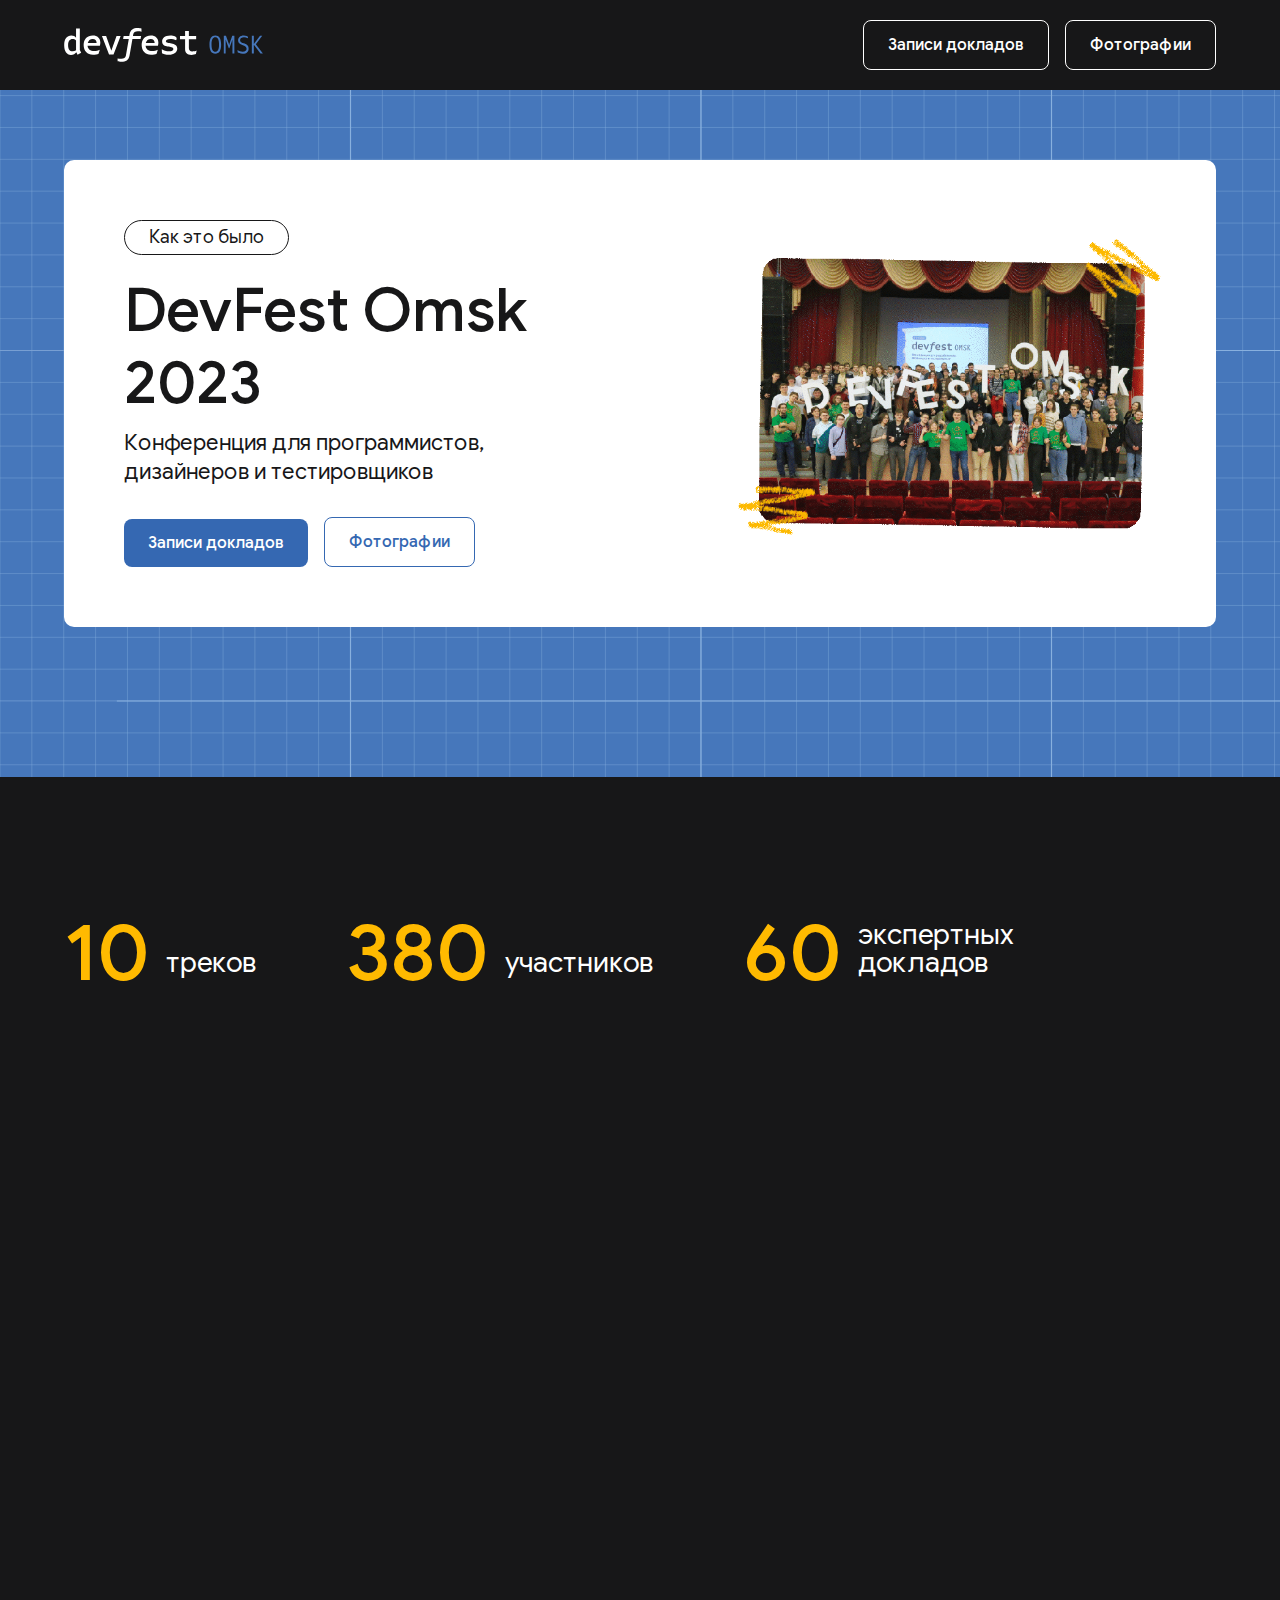
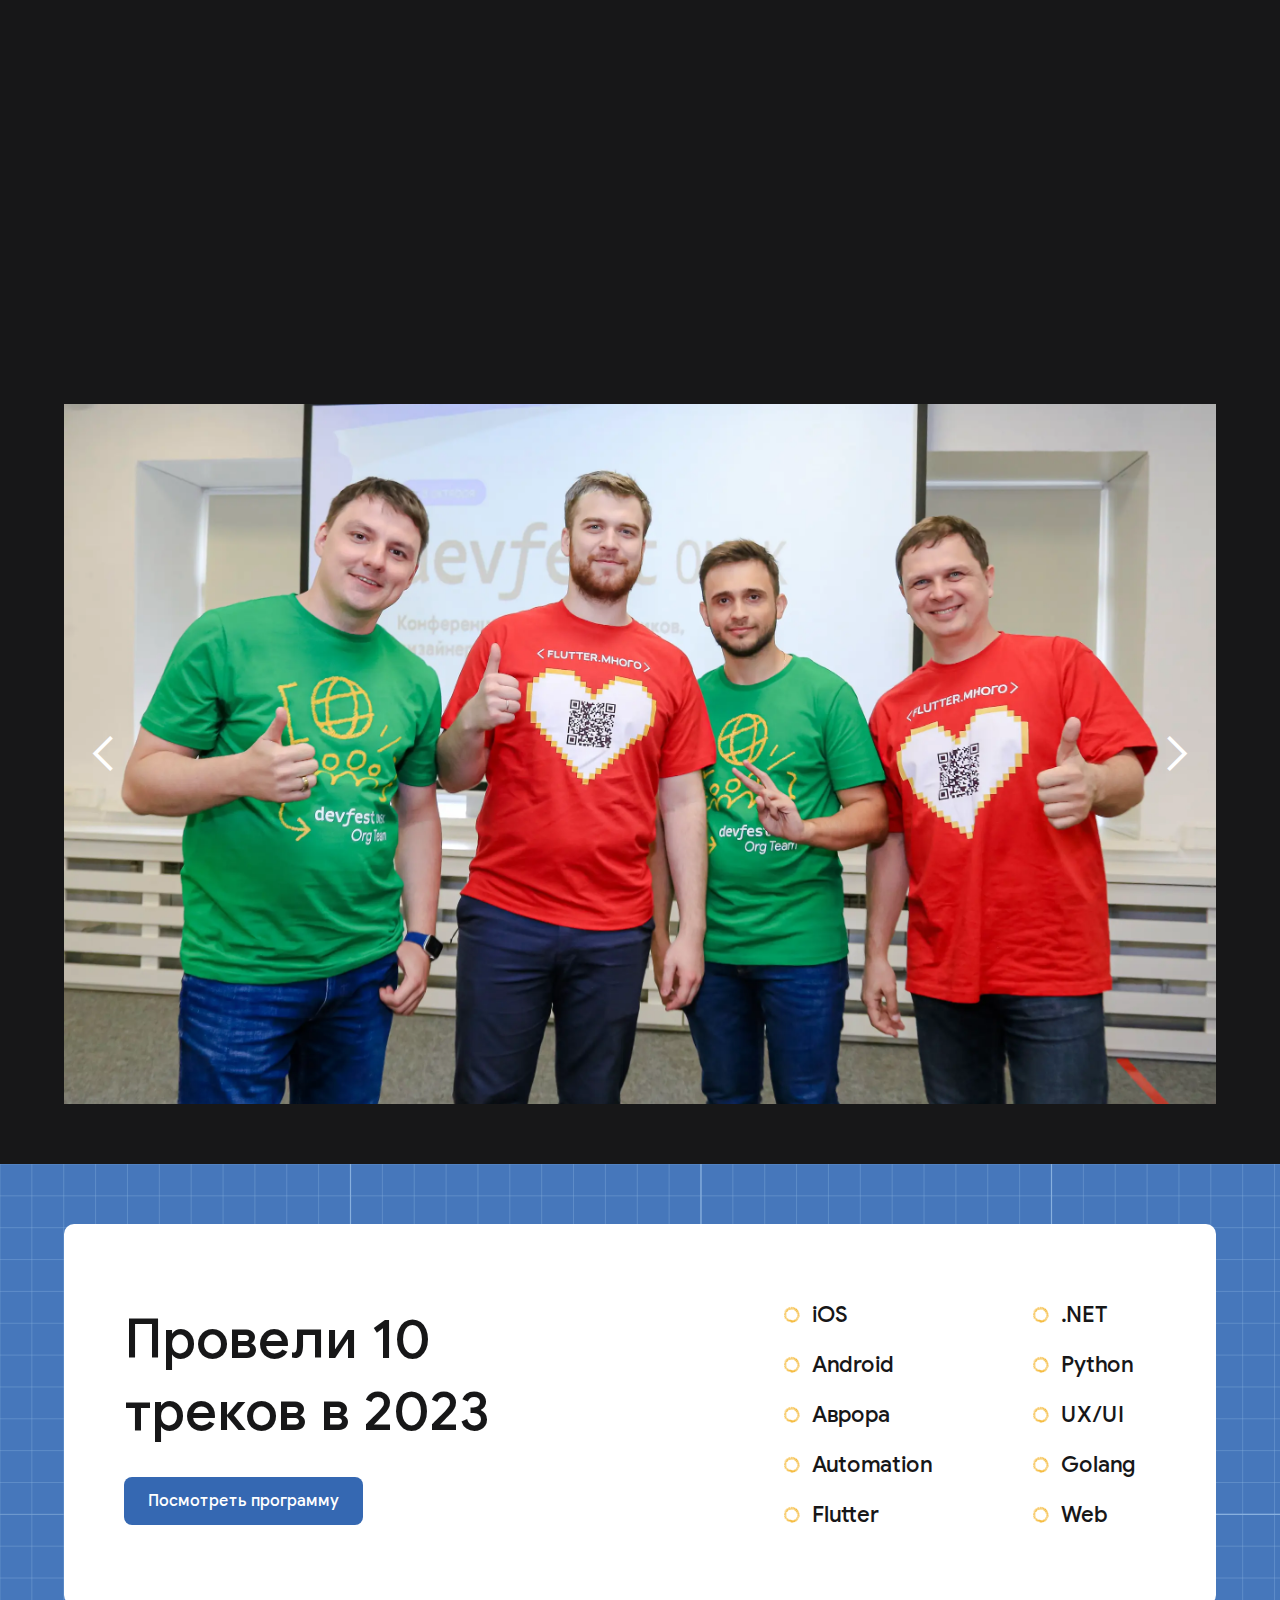
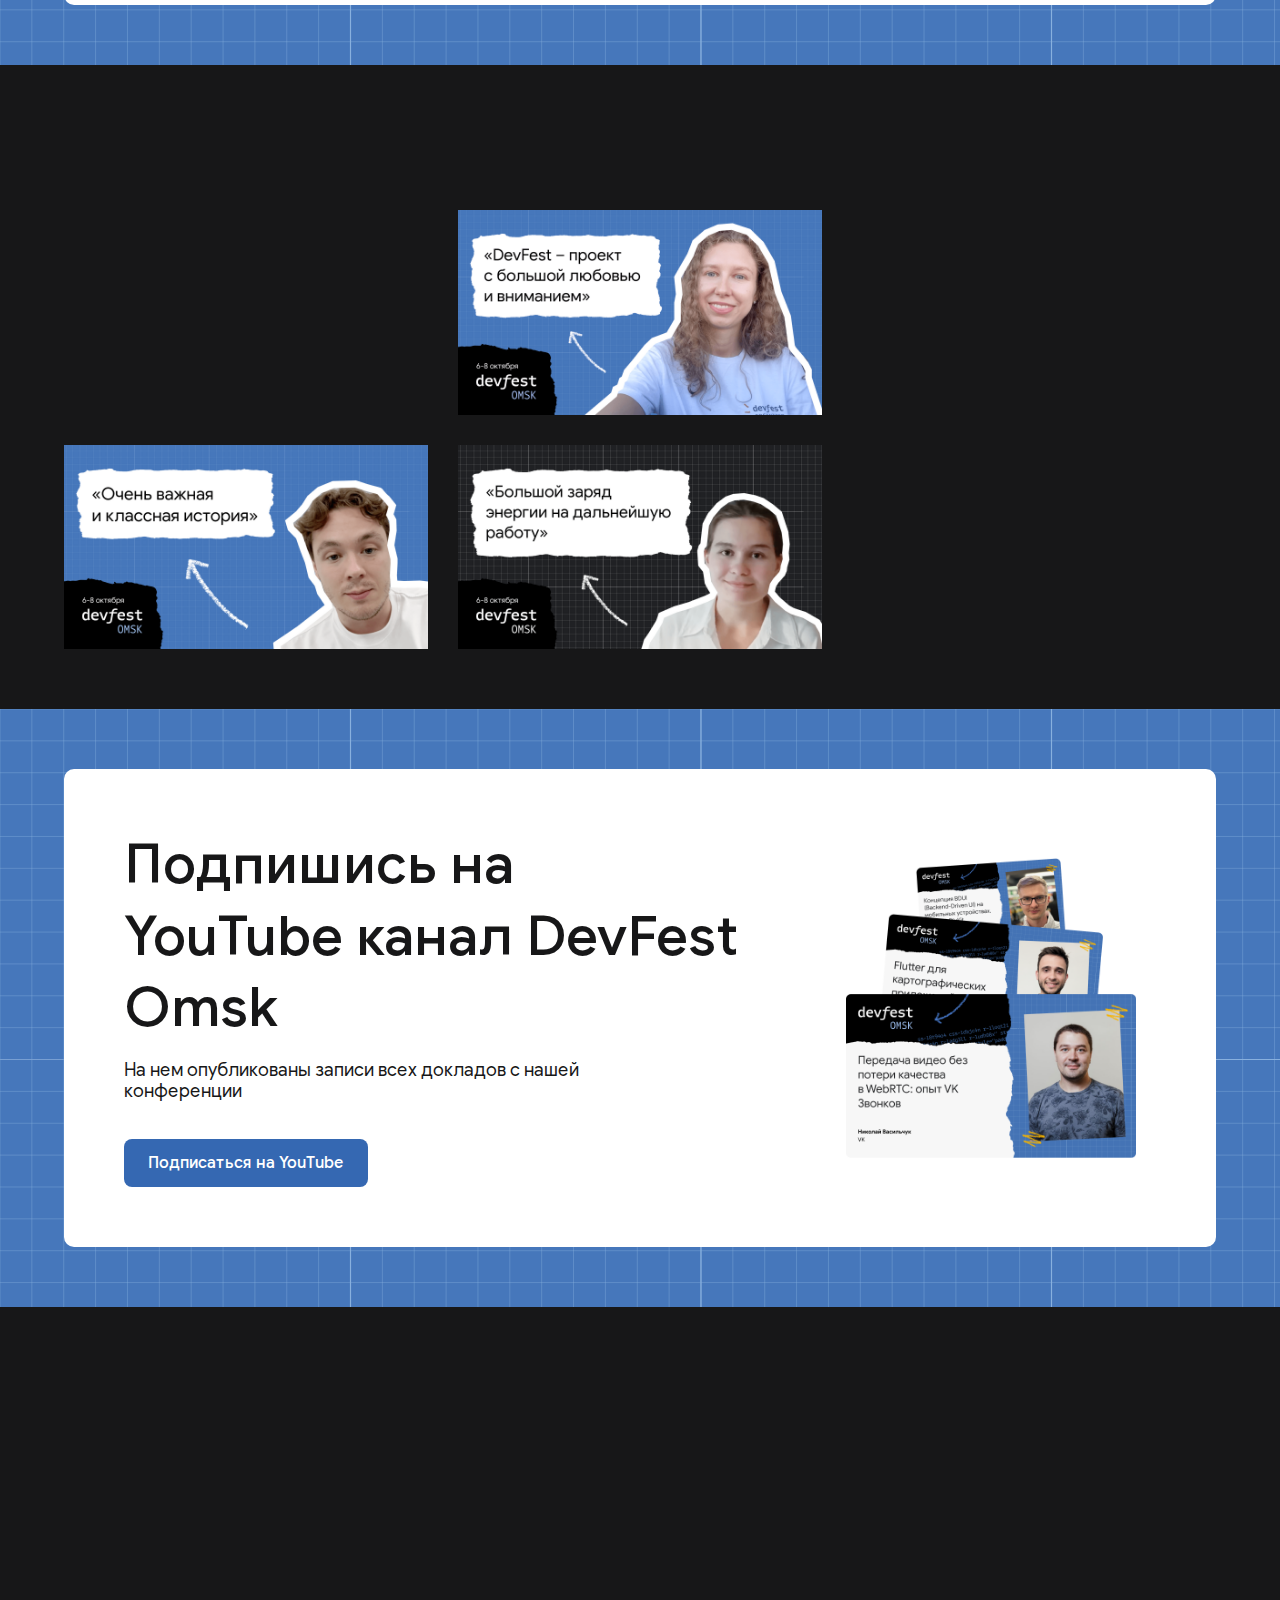
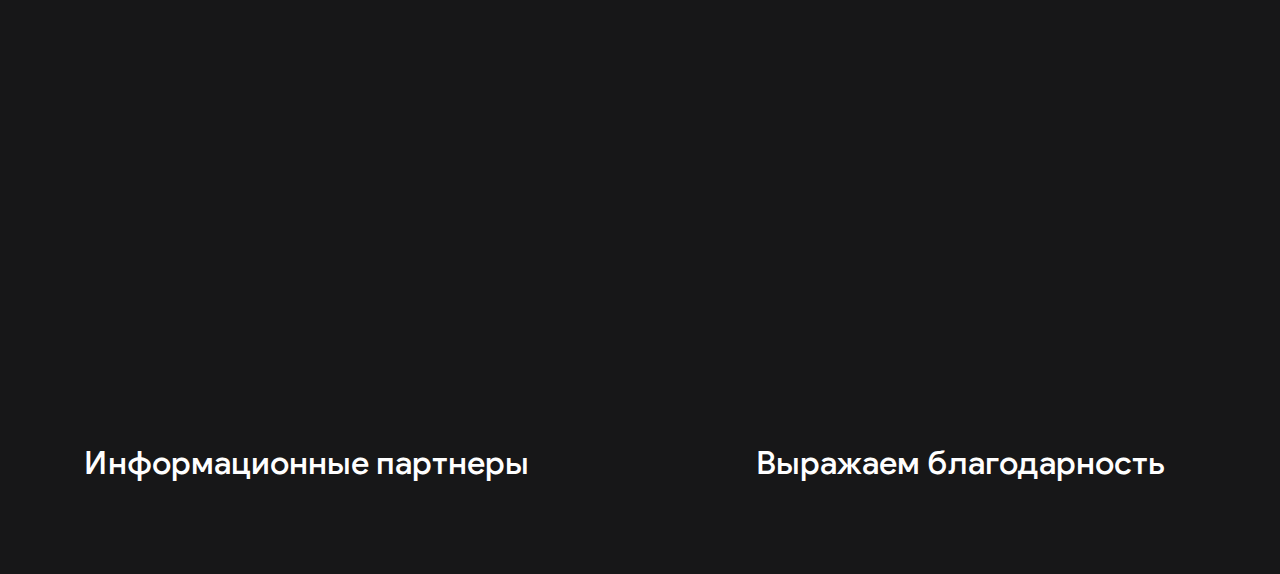
==== commit 8bc6feca: "Fix issues" ====
--- a/index.html
+++ b/index.html
@@ -1,5 +1,5 @@
 <!DOCTYPE html><!--  This site was created in Webflow. https://www.webflow.com  -->
-<!--  Last Published: Wed Mar 27 2024 12:21:55 GMT+0000 (Coordinated Universal Time)  -->
+<!--  Last Published: Fri Mar 29 2024 08:42:28 GMT+0000 (Coordinated Universal Time)  -->
 <html data-wf-page="65ba268c185eaccabf7c09e1" data-wf-site="65ba268c185eaccabf7c09f3">
 <head>
   <meta charset="utf-8">
@@ -41,7 +41,7 @@
 <body class="body">
   <div data-animation="default" class="navbar-1 on-tab on-mobile smaller-logo w-nav" data-easing2="ease" data-easing="ease" data-collapse="medium" role="banner" data-duration="400" data-doc-height="1">
     <div class="container-1283 w-container">
-      <a href="http://devfestomsk.ru" class="brand-2 smaller-logo w-nav-brand"><img src="images/Frame-13.svg" loading="lazy" alt="" width="200" class="image-7"></a>
+      <a href="index.html" aria-current="page" class="brand-2 smaller-logo w-nav-brand w--current"><img src="images/Frame-13.svg" loading="lazy" alt="" width="200" class="image-7"></a>
       <nav role="navigation" class="nav-menu-2 open w-nav-menu">
         <div class="div-block-44 _12 menu-open">
           <a href="https://www.youtube.com/@DevFestOmsk/playlists" target="_blank" class="button-primary-2-copy0 stroke-black navbar w-button">Записи докладов</a>
@@ -141,7 +141,7 @@
         <div class="div-block-82-copy">
           <div class="text-block-15-copy">Провели 10 треков в 2023</div>
           <div class="div-block-81">
-            <a href="https://www.2023.devfestomsk.ru/schedule" class="button-primary-2 blue w-button">Посмотреть программу</a>
+            <a href="schedule.html" class="button-primary-2 blue w-button">Посмотреть программу</a>
           </div>
         </div>
         <div class="div-block-79">
@@ -188,7 +188,7 @@
       <h2 data-w-id="d88df3de-f9b7-87bc-7f24-5baccec2e041" style="opacity:0" class="h2 mob">Участники про конференцию</h2>
       <div class="videos">
         <div data-w-id="7cea7f5f-7506-14c7-3c9a-2b882a4a34e6" style="opacity:0" class="videocard">
-          <a id="w-node-_0d9f60ed-73ef-59f5-cf5d-571c4012dc5a-bf7c09e1" data-w-id="0d9f60ed-73ef-59f5-cf5d-571c4012dc5a" href="#" class="w-inline-block"><img src="images/Камилла-Курмантаева.png" loading="lazy" sizes="(max-width: 479px) 90vw, (max-width: 991px) 43vw, (max-width: 1919px) 28vw, 406.6640625px" srcset="images/Камилла-Курмантаева-p-500.png 500w, images/Камилла-Курмантаева-p-800.png 800w, images/Камилла-Курмантаева-p-1080.png 1080w, images/Камилла-Курмантаева-p-1600.png 1600w, images/Камилла-Курмантаева.png 1920w" alt="" class="video-image">
+          <a id="w-node-_0d9f60ed-73ef-59f5-cf5d-571c4012dc5a-bf7c09e1" data-w-id="0d9f60ed-73ef-59f5-cf5d-571c4012dc5a" href="#" class="w-inline-block"><img src="images/Kamilla-Kurmantaeva.png" loading="lazy" sizes="100vw" srcset="images/Камилла-Курмантаева-p-500.png 500w, images/Камилла-Курмантаева-p-800.png 800w, images/Камилла-Курмантаева-p-1080.png 1080w, images/Камилла-Курмантаева-p-1600.png 1600w, images/Kamilla-Kurmantaeva.png 1920w" alt="" class="video-image">
             <div class="dimmer div-block-74 div-block-75" data-ix="new-interaction"><img src="images/ph_play-fill.svg" loading="lazy" alt="" class="image-48"></div>
           </a>
           <a data-w-id="bf8ded09-f8e9-2e5a-f449-2657cf830343" href="#" class="w-inline-block">
@@ -196,7 +196,7 @@
           </a>
         </div>
         <div class="videocard">
-          <a data-w-id="b6c93a5e-b35b-a017-895b-659cb2bde62e" href="#" class="w-inline-block"><img src="images/Настя-Забудская.png" loading="lazy" sizes="(max-width: 479px) 90vw, (max-width: 991px) 43vw, (max-width: 1919px) 28vw, 406.6640625px" srcset="images/Настя-Забудская-p-500.png 500w, images/Настя-Забудская-p-800.png 800w, images/Настя-Забудская-p-1080.png 1080w, images/Настя-Забудская-p-1600.png 1600w, images/Настя-Забудская.png 1920w" alt="" class="video-image">
+          <a data-w-id="b6c93a5e-b35b-a017-895b-659cb2bde62e" href="#" class="w-inline-block"><img src="images/Nastya-Zabudskaya.png" loading="lazy" sizes="100vw" srcset="images/Настя-Забудская-p-500.png 500w, images/Настя-Забудская-p-800.png 800w, images/Настя-Забудская-p-1080.png 1080w, images/Настя-Забудская-p-1600.png 1600w, images/Nastya-Zabudskaya.png 1920w" alt="" class="video-image">
             <div class="dimmer div-block-74 div-block-75" data-ix="new-interaction"><img src="images/ph_play-fill.svg" loading="lazy" alt="" class="image-48"></div>
           </a>
           <a data-w-id="e96a0cf2-d3af-575f-c1a8-d7103e5acc73" href="#" class="w-inline-block">
@@ -204,7 +204,7 @@
           </a>
         </div>
         <div class="videocard">
-          <a data-w-id="c0164f69-38fe-0baf-d17b-534409b64495" href="#" class="w-inline-block"><img src="images/Алексей-Трофимов.png" loading="lazy" sizes="(max-width: 479px) 90vw, (max-width: 991px) 43vw, (max-width: 1919px) 28vw, 406.6640625px" srcset="images/Алексей-Трофимов-p-500.png 500w, images/Алексей-Трофимов-p-800.png 800w, images/Алексей-Трофимов-p-1080.png 1080w, images/Алексей-Трофимов-p-1600.png 1600w, images/Алексей-Трофимов.png 1920w" alt="" class="video-image">
+          <a data-w-id="c0164f69-38fe-0baf-d17b-534409b64495" href="#" class="w-inline-block"><img src="images/Alexey-Trofimov.png" loading="lazy" sizes="100vw" srcset="images/Алексей-Трофимов-p-500.png 500w, images/Алексей-Трофимов-p-800.png 800w, images/Алексей-Трофимов-p-1080.png 1080w, images/Алексей-Трофимов-p-1600.png 1600w, images/Alexey-Trofimov.png 1920w" alt="" class="video-image">
             <div class="dimmer div-block-74 div-block-75" data-ix="new-interaction"><img src="images/ph_play-fill.svg" loading="lazy" alt="" class="image-48"></div>
           </a>
           <a data-w-id="2404566e-7eb1-298b-709e-5185d72e81e9" href="#" class="w-inline-block">
@@ -212,7 +212,7 @@
           </a>
         </div>
         <div class="videocard">
-          <a data-w-id="9b36343b-1627-8972-214a-be567a93e868" href="#" class="w-inline-block"><img src="images/Илья-Горкун.png" loading="lazy" sizes="(max-width: 479px) 90vw, (max-width: 991px) 43vw, (max-width: 1919px) 28vw, 406.6640625px" srcset="images/Илья-Горкун-p-500.png 500w, images/Илья-Горкун-p-800.png 800w, images/Илья-Горкун-p-1080.png 1080w, images/Илья-Горкун-p-1600.png 1600w, images/Илья-Горкун.png 1920w" alt="" class="video-image">
+          <a data-w-id="9b36343b-1627-8972-214a-be567a93e868" href="#" class="w-inline-block"><img src="images/Ilya-Gorkun.png" loading="lazy" sizes="100vw" srcset="images/Илья-Горкун-p-500.png 500w, images/Илья-Горкун-p-800.png 800w, images/Илья-Горкун-p-1080.png 1080w, images/Илья-Горкун-p-1600.png 1600w, images/Ilya-Gorkun.png 1920w" alt="" class="video-image">
             <div class="dimmer div-block-74 div-block-75" data-ix="new-interaction"><img src="images/ph_play-fill.svg" loading="lazy" alt="" class="image-48"></div>
           </a>
           <a data-w-id="c2b11bbe-bb50-a5d2-1f24-4aa1024b6b56" href="#" class="w-inline-block">
@@ -220,7 +220,7 @@
           </a>
         </div>
         <div class="videocard">
-          <a data-w-id="aa8e5748-da4d-e24d-2aab-80f374ed9a81" href="#" class="w-inline-block"><img src="images/Дарья-Резванова.png" loading="lazy" sizes="(max-width: 479px) 90vw, (max-width: 991px) 43vw, (max-width: 1919px) 28vw, 406.6640625px" srcset="images/Дарья-Резванова-p-500.png 500w, images/Дарья-Резванова-p-800.png 800w, images/Дарья-Резванова-p-1080.png 1080w, images/Дарья-Резванова-p-1600.png 1600w, images/Дарья-Резванова.png 1920w" alt="" class="video-image">
+          <a data-w-id="aa8e5748-da4d-e24d-2aab-80f374ed9a81" href="#" class="w-inline-block"><img src="images/Darya-Rezvanova.png" loading="lazy" sizes="100vw" srcset="images/Дарья-Резванова-p-500.png 500w, images/Дарья-Резванова-p-800.png 800w, images/Дарья-Резванова-p-1080.png 1080w, images/Дарья-Резванова-p-1600.png 1600w, images/Darya-Rezvanova.png 1920w" alt="" class="video-image">
             <div class="dimmer div-block-74 div-block-75" data-ix="new-interaction"><img src="images/ph_play-fill.svg" loading="lazy" alt="" class="image-48"></div>
           </a>
           <a data-w-id="b9293235-fa66-e96e-8c2c-db723ac5a14a" href="#" class="w-inline-block">
@@ -228,7 +228,7 @@
           </a>
         </div>
         <div class="videocard">
-          <a data-w-id="eda7b8c2-e3de-fdff-9a4d-1dab51b30759" href="#" class="w-inline-block"><img src="images/Дмитрий-Фришбутер.png" loading="lazy" sizes="(max-width: 479px) 90vw, (max-width: 991px) 43vw, (max-width: 1919px) 28vw, 406.6640625px" srcset="images/Дмитрий-Фришбутер-p-500.png 500w, images/Дмитрий-Фришбутер-p-800.png 800w, images/Дмитрий-Фришбутер-p-1080.png 1080w, images/Дмитрий-Фришбутер-p-1600.png 1600w, images/Дмитрий-Фришбутер.png 1920w" alt="" class="video-image">
+          <a data-w-id="eda7b8c2-e3de-fdff-9a4d-1dab51b30759" href="#" class="w-inline-block"><img src="images/Dmitry-Frishbuter.png" loading="lazy" sizes="100vw" srcset="images/Дмитрий-Фришбутер-p-500.png 500w, images/Дмитрий-Фришбутер-p-800.png 800w, images/Дмитрий-Фришбутер-p-1080.png 1080w, images/Дмитрий-Фришбутер-p-1600.png 1600w, images/Dmitry-Frishbuter.png 1920w" alt="" class="video-image">
             <div class="dimmer div-block-74 div-block-75" data-ix="new-interaction"><img src="images/ph_play-fill.svg" loading="lazy" alt="" class="image-48"></div>
           </a>
           <a data-w-id="349de6e1-76e6-a0dd-ca32-25580a62c07c" href="#" class="w-inline-block">
@@ -247,7 +247,7 @@
           <div class="div-block-81">
             <a href="https://www.youtube.com/@DevFestOmsk" target="_blank" class="button-primary-2 blue w-button">Подписаться на YouTube</a>
           </div>
-        </div><img src="images/Group-6.png" loading="lazy" id="w-node-_05fd546c-7eae-dc7a-e73d-29028b33b016-bf7c09e1" sizes="(max-width: 479px) 65vw, (max-width: 767px) 221.9765625px, (max-width: 991px) 289.53125px, (max-width: 1919px) 23vw, 308.8359375px" alt="" srcset="images/Group-6-p-500.png 500w, images/Group-6.png 664w" class="image-67">
+        </div><img src="images/Group-6.png" loading="lazy" id="w-node-_05fd546c-7eae-dc7a-e73d-29028b33b016-bf7c09e1" sizes="100vw" alt="" srcset="images/Group-6-p-500.png 500w, images/Group-6.png 664w" class="image-67">
       </div>
     </div>
   </div>
@@ -257,15 +257,15 @@
       <div class="div-block-83">
         <div>
           <div class="w-layout-grid grid-21">
-            <a id="w-node-_22ada4b1-6015-6d63-a13a-1421788254e8-bf7c09e1" href="http://www.2023.devfestomsk.ru/effective" class="w-inline-block"><img src="images/02.png" loading="lazy" data-w-id="22ada4b1-6015-6d63-a13a-1421788254e9" style="opacity:0" alt=""></a>
-            <a id="w-node-_22ada4b1-6015-6d63-a13a-1421788254ea-bf7c09e1" href="http://www.2023.devfestomsk.ru/gemsdevelopment" class="w-inline-block"><img src="images/gems.png" alt="" style="opacity:0" sizes="(max-width: 658px) 90vw, (max-width: 991px) 593px, (max-width: 1919px) 52vw, 593px" data-w-id="22ada4b1-6015-6d63-a13a-1421788254eb" loading="lazy" srcset="images/gems-p-500.png 500w, images/gems.png 593w"></a>
-            <a id="w-node-_22ada4b1-6015-6d63-a13a-1421788254ec-bf7c09e1" href="http://www.2023.devfestomsk.ru/avito-tech" class="w-inline-block"><img src="images/avito-card.png" loading="lazy" data-w-id="22ada4b1-6015-6d63-a13a-1421788254ed" style="opacity:0" alt=""></a>
-            <a id="w-node-_22ada4b1-6015-6d63-a13a-1421788254ee-bf7c09e1" href="http://www.2023.devfestomsk.ru/lamoda-tech" class="w-inline-block"><img src="images/lamoda-card.png" loading="lazy" data-w-id="22ada4b1-6015-6d63-a13a-1421788254ef" style="opacity:0" alt=""></a>
-            <a id="w-node-_22ada4b1-6015-6d63-a13a-1421788254f0-bf7c09e1" href="http://www.2023.devfestomsk.ru/croc" class="w-inline-block"><img src="images/croc.png" loading="lazy" data-w-id="22ada4b1-6015-6d63-a13a-1421788254f1" style="opacity:0" alt=""></a>
-            <a id="w-node-_22ada4b1-6015-6d63-a13a-1421788254f2-bf7c09e1" href="http://www.2023.devfestomsk.ru/ibs" target="_blank" class="w-inline-block"><img src="images/ibs_color.png" loading="lazy" data-w-id="22ada4b1-6015-6d63-a13a-1421788254f3" style="opacity:0" alt=""></a>
-            <a id="w-node-e372ff40-28e0-06a1-ef05-48c2398f5ef0-bf7c09e1" href="http://www.2023.devfestomsk.ru/omp" class="w-inline-block"><img src="images/omp_card.svg" loading="lazy" data-w-id="e372ff40-28e0-06a1-ef05-48c2398f5ef1" style="opacity:0" alt=""></a>
-            <a id="w-node-defef9c7-e6ae-2838-7617-cbfdbf0adb4a-bf7c09e1" href="http://www.2023.devfestomsk.ru/deeplay" class="w-inline-block"><img src="images/deeplay.png" alt="" style="opacity:0" sizes="(max-width: 658px) 90vw, (max-width: 991px) 593px, (max-width: 1919px) 52vw, 593px" data-w-id="defef9c7-e6ae-2838-7617-cbfdbf0adb4b" loading="lazy" srcset="images/deeplay-p-500.png 500w, images/deeplay.png 593w"></a>
-            <a id="w-node-f673e922-31c2-e4e8-341a-d60b712431d2-bf7c09e1" href="http://www.2023.devfestomsk.ru/sibur-digital" class="w-inline-block"><img src="images/Sibur.png" alt="" style="opacity:0" sizes="(max-width: 658px) 90vw, (max-width: 991px) 593px, (max-width: 1919px) 52vw, 593px" data-w-id="f673e922-31c2-e4e8-341a-d60b712431d3" loading="lazy" srcset="images/Sibur-p-500.png 500w, images/Sibur.png 593w"></a>
+            <a id="w-node-_22ada4b1-6015-6d63-a13a-1421788254e8-bf7c09e1" href="effective.html" class="w-inline-block"><img src="images/02.png" loading="lazy" data-w-id="22ada4b1-6015-6d63-a13a-1421788254e9" style="opacity:0" alt=""></a>
+            <a id="w-node-_22ada4b1-6015-6d63-a13a-1421788254ea-bf7c09e1" href="gems-development.html" class="w-inline-block"><img src="images/gems.png" alt="" style="opacity:0" sizes="100vw" data-w-id="22ada4b1-6015-6d63-a13a-1421788254eb" loading="lazy" srcset="images/gems-p-500.png 500w, images/gems.png 593w"></a>
+            <a id="w-node-_22ada4b1-6015-6d63-a13a-1421788254ec-bf7c09e1" href="avito-tech.html" class="w-inline-block"><img src="images/avito-card.png" loading="lazy" data-w-id="22ada4b1-6015-6d63-a13a-1421788254ed" style="opacity:0" alt=""></a>
+            <a id="w-node-_22ada4b1-6015-6d63-a13a-1421788254ee-bf7c09e1" href="lamoda-tech.html" class="w-inline-block"><img src="images/lamoda-card.png" loading="lazy" data-w-id="22ada4b1-6015-6d63-a13a-1421788254ef" style="opacity:0" alt=""></a>
+            <a id="w-node-_22ada4b1-6015-6d63-a13a-1421788254f0-bf7c09e1" href="croc.html" class="w-inline-block"><img src="images/croc.png" loading="lazy" data-w-id="22ada4b1-6015-6d63-a13a-1421788254f1" style="opacity:0" alt=""></a>
+            <a id="w-node-_22ada4b1-6015-6d63-a13a-1421788254f2-bf7c09e1" href="ibs.html" target="_blank" class="w-inline-block"><img src="images/ibs_color.png" loading="lazy" data-w-id="22ada4b1-6015-6d63-a13a-1421788254f3" style="opacity:0" alt=""></a>
+            <a id="w-node-e372ff40-28e0-06a1-ef05-48c2398f5ef0-bf7c09e1" href="omp.html" class="w-inline-block"><img src="images/omp_card.svg" loading="lazy" data-w-id="e372ff40-28e0-06a1-ef05-48c2398f5ef1" style="opacity:0" alt=""></a>
+            <a id="w-node-defef9c7-e6ae-2838-7617-cbfdbf0adb4a-bf7c09e1" href="deeplay.html" class="w-inline-block"><img src="images/deeplay.png" alt="" style="opacity:0" sizes="100vw" data-w-id="defef9c7-e6ae-2838-7617-cbfdbf0adb4b" loading="lazy" srcset="images/deeplay-p-500.png 500w, images/deeplay.png 593w"></a>
+            <a id="w-node-f673e922-31c2-e4e8-341a-d60b712431d2-bf7c09e1" href="sibur-digital.html" class="w-inline-block"><img src="images/Sibur.png" alt="" style="opacity:0" sizes="100vw" data-w-id="f673e922-31c2-e4e8-341a-d60b712431d3" loading="lazy" srcset="images/Sibur-p-500.png 500w, images/Sibur.png 593w"></a>
             <a id="w-node-_22ada4b1-6015-6d63-a13a-1421788254f4-bf7c09e1" href="https://www.devfestomsk.ru/antro" class="link-block-3 w-inline-block"><img src="images/antro.png" loading="lazy" data-w-id="22ada4b1-6015-6d63-a13a-1421788254f5" style="opacity:0" alt=""></a>
           </div>
         </div>
@@ -308,7 +308,7 @@
             <a id="w-node-_79987d63-e5c3-5304-7079-455b8be67d9d-bf7c09e1" href="https://omsu.ru/" target="_blank" class="w-inline-block"><img src="images/omgu_1.png" loading="lazy" alt="" height="100" class="logo gospb"></a>
             <a id="w-node-d05478e2-506f-e0fc-7aad-d0c7f52f5b8f-bf7c09e1" href="https://www.omgtu.ru/" target="_blank" class="w-inline-block"><img src="images/omgtu_1.png" loading="lazy" alt="" height="100" class="logo gospb"></a>
             <a href="https://vk.com/point.omsk" target="_blank" class="w-inline-block"><img src="images/point.png" loading="lazy" alt="" height="100" class="logo gospb"></a>
-            <a href="https://xn---55-9cdulgg0aog6b.xn--p1ai/" target="_blank" class="w-inline-block"><img src="images/мой-бизнес.png" loading="lazy" alt="" height="100" class="logo gospb"></a>
+            <a href="https://xn---55-9cdulgg0aog6b.xn--p1ai/" target="_blank" class="w-inline-block"><img src="images/my-business.png" loading="lazy" alt="" height="100" class="logo gospb"></a>
             <a href="https://skuratovcoffee.ru/omsk?ysclid=ln4d3t4t6l736598302" target="_blank" class="w-inline-block"><img src="images/skurik.png" loading="lazy" alt="" height="100" class="logo gospb"></a>
             <a href="https://sezinnopolis.ru/" target="_blank" class="w-inline-block"><img src="images/inno_.png" loading="lazy" alt="" height="100" class="logo gospb"></a>
             <a href="https://omsk.sushi-market.com/" target="_blank" class="w-inline-block"><img src="images/sushi_market.png" loading="lazy" alt="" height="100" class="logo gospb"></a>
--- a/css/effectives-fantabulous-si-1c8d833ee2821.webflow.css
+++ b/css/effectives-fantabulous-si-1c8d833ee2821.webflow.css
@@ -306,7 +306,7 @@
 .hero {
   background-color: var(--blue);
   -webkit-text-fill-color: inherit;
-  background-image: url('../images/фон.webp');
+  background-image: url('../images/back.webp');
   background-position: 0 0;
   background-repeat: repeat;
   background-size: cover;
@@ -4907,7 +4907,7 @@
   justify-self: center;
 }
 
-#w-node-bc89be9f-720b-9c22-3232-36a570ad0ebe-bf7c09e5, #w-node-a3c501c0-40bd-1e03-1d83-547ef80aadf1-bf7c09e5, #w-node-bce290e9-e8de-a2f3-4714-4a896bf61de7-bf7c09e5, #w-node-b17a1f2c-90da-c79c-cca0-c5d3eb87cb7c-bf7c09e5, #w-node-_1c96c6cc-fa90-9091-1683-3fffc8cce4ff-bf7c09e5, #w-node-a4da773b-6084-f512-1d1e-de07bfc4e84c-bf7c09e5, #w-node-_18856e09-d784-991a-19b5-3e4c2cb6a45b-bf7c09e5, #w-node-c4196de2-12de-d570-5797-da4b88bbcfeb-bf7c09e5, #w-node-b4e21b2c-6bc2-7715-6a34-e203c1915e30-bf7c09e5, #w-node-_62afb5a3-01fd-7834-d0ce-01e39f2a1c54-bf7c09e6, #w-node-_3c096729-6aa6-f959-3ffc-5a3d717484b8-bf7c09e6, #w-node-dc2c67c3-4a39-24a0-e097-c616b37ad9d4-bf7c09e6, #w-node-d30be6c7-4b30-47b4-c9c5-067d26695183-bf7c09e6, #w-node-bfd2c5ad-a182-9908-1cef-670ad85b86aa-bf7c09e6, #w-node-_2faa9454-5d9c-bf6f-9428-3e0e6d2ac1c0-bf7c09e6, #w-node-_5d83ab8e-34de-014d-3518-98c7659008d5-bf7c09e6, #w-node-_6256bb45-239e-ca16-d07d-bcd0cbe1de7b-bf7c09e6, #w-node-_00c2e20c-269b-6573-7b9f-065006fce263-bf7c09e6, #w-node-_62afb5a3-01fd-7834-d0ce-01e39f2a1c54-bf7c09e7, #w-node-_3c096729-6aa6-f959-3ffc-5a3d717484b8-bf7c09e7, #w-node-dc2c67c3-4a39-24a0-e097-c616b37ad9d4-bf7c09e7, #w-node-d30be6c7-4b30-47b4-c9c5-067d26695183-bf7c09e7, #w-node-_09d16420-5c3e-d28b-0e36-69c84b79dcd5-bf7c09e7, #w-node-e69a14d9-cda9-5c39-d792-2b2ec467155c-bf7c09e7, #w-node-eed30f03-c68e-0686-bbcd-1dae385cf72c-bf7c09e7, #w-node-f60689ea-0f6a-b845-c4a6-f8d1ea1d12ff-bf7c09e7, #w-node-_31cc7e09-d98a-6663-7013-c9c4d3307bf3-bf7c09e7, #w-node-_007c47a4-26e9-9587-19f9-6daeaf41b266-bf7c09e8, #w-node-_3943014b-5cbf-6e3a-3b12-b390ba508e5c-bf7c09e8, #w-node-a8b66a05-c632-433d-fb07-9a961cc754ab-bf7c09e8, #w-node-_199438de-b420-258c-ac0c-5162bd876e57-bf7c09e8, #w-node-_435134e3-0b27-5817-61cf-0507cbc62058-bf7c09e8, #w-node-_653f5534-19b5-5f42-d72d-448573316886-bf7c09e8, #w-node-c4182cc5-ccdf-88eb-6207-9054a25cd8bf-bf7c09e8, #w-node-_3765a5ed-22f3-5b24-4738-f8f6d2266d4b-bf7c09e8, #w-node-_44b4f59d-a466-aa82-67e1-d683c03c29a2-bf7c09e8, #w-node-_62afb5a3-01fd-7834-d0ce-01e39f2a1c54-bf7c09ea, #w-node-_3c096729-6aa6-f959-3ffc-5a3d717484b8-bf7c09ea, #w-node-_7cd64388-3764-ae92-1c00-58a5c52a43fe-bf7c09ea, #w-node-d466be97-2a77-a39d-65ca-eb7a58a08d56-bf7c09ea, #w-node-_146def33-0f2c-9cd2-917a-0219ce301a21-bf7c09ea, #w-node-_04290006-3dfe-e767-387c-49438f632607-bf7c09ea, #w-node-bb35bc9a-c2ab-e748-5973-f6a08fd4ef77-bf7c09ea, #w-node-f49933b2-fbc2-ad1d-ce5e-cb155030262b-bf7c09ea, #w-node-_3e52d2b3-dc29-d177-6af3-dd23e10c8ac5-bf7c09ea, #w-node-_62afb5a3-01fd-7834-d0ce-01e39f2a1c54-bf7c09eb, #w-node-_3c096729-6aa6-f959-3ffc-5a3d717484b8-bf7c09eb, #w-node-_9e2b4625-1dea-60be-5fcc-ba863ceb8ac1-bf7c09eb, #w-node-d30be6c7-4b30-47b4-c9c5-067d26695183-bf7c09eb, #w-node-_09d16420-5c3e-d28b-0e36-69c84b79dcd5-bf7c09eb, #w-node-_15b69a2b-57d7-1bff-f0e7-809af773cb03-bf7c09eb, #w-node-c74c54d5-49c2-e727-58f1-6440186eed30-bf7c09eb, #w-node-_6a5935f5-378d-c891-3125-82e2092337b0-bf7c09eb, #w-node-_8afe1037-ae4b-cffc-58cd-4cda4a0614e8-bf7c09eb, #w-node-_62afb5a3-01fd-7834-d0ce-01e39f2a1c54-bf7c09ec, #w-node-_3c096729-6aa6-f959-3ffc-5a3d717484b8-bf7c09ec, #w-node-dc2c67c3-4a39-24a0-e097-c616b37ad9d4-bf7c09ec, #w-node-fd494859-f75a-638b-ca82-9a4906f3956b-bf7c09ec, #w-node-ee5756d3-60f1-c78b-a8cf-74f9b2f086c8-bf7c09ec, #w-node-bd996e83-7bfe-ab24-9600-0d9f648810ff-bf7c09ec, #w-node-_0f7172f2-4b12-82c9-9b93-5a7eb8b23285-bf7c09ec, #w-node-_45c63b4f-eea4-299b-0528-53b84116f93f-bf7c09ec, #w-node-_4d5ee0d9-2bc0-6541-e1f7-7163a03904a1-bf7c09ec, #w-node-_62afb5a3-01fd-7834-d0ce-01e39f2a1c54-bf7c09ee, #w-node-_3c096729-6aa6-f959-3ffc-5a3d717484b8-bf7c09ee, #w-node-dc2c67c3-4a39-24a0-e097-c616b37ad9d4-bf7c09ee, #w-node-d30be6c7-4b30-47b4-c9c5-067d26695183-bf7c09ee, #w-node-_09d16420-5c3e-d28b-0e36-69c84b79dcd5-bf7c09ee, #w-node-e69a14d9-cda9-5c39-d792-2b2ec467155c-bf7c09ee, #w-node-eed30f03-c68e-0686-bbcd-1dae385cf72c-bf7c09ee, #w-node-_820aa700-4e2e-a185-aacb-90658882af2f-bf7c09ee, #w-node-_10d4e7c9-62ab-4b0b-7407-163a8c907b90-bf7c09ee {
+#w-node-bc89be9f-720b-9c22-3232-36a570ad0ebe-bf7c09e5, #w-node-a3c501c0-40bd-1e03-1d83-547ef80aadf1-bf7c09e5, #w-node-bce290e9-e8de-a2f3-4714-4a896bf61de7-bf7c09e5, #w-node-b17a1f2c-90da-c79c-cca0-c5d3eb87cb7c-bf7c09e5, #w-node-_1c96c6cc-fa90-9091-1683-3fffc8cce4ff-bf7c09e5, #w-node-a4da773b-6084-f512-1d1e-de07bfc4e84c-bf7c09e5, #w-node-_18856e09-d784-991a-19b5-3e4c2cb6a45b-bf7c09e5, #w-node-c4196de2-12de-d570-5797-da4b88bbcfeb-bf7c09e5, #w-node-b4e21b2c-6bc2-7715-6a34-e203c1915e30-bf7c09e5, #w-node-_36a9f836-d6ad-904b-afcf-0107b042e48c-bf7c09e6, #w-node-_36a9f836-d6ad-904b-afcf-0107b042e48e-bf7c09e6, #w-node-_36a9f836-d6ad-904b-afcf-0107b042e490-bf7c09e6, #w-node-_36a9f836-d6ad-904b-afcf-0107b042e494-bf7c09e6, #w-node-_36a9f836-d6ad-904b-afcf-0107b042e496-bf7c09e6, #w-node-_36a9f836-d6ad-904b-afcf-0107b042e498-bf7c09e6, #w-node-_36a9f836-d6ad-904b-afcf-0107b042e49a-bf7c09e6, #w-node-_36a9f836-d6ad-904b-afcf-0107b042e49c-bf7c09e6, #w-node-_163c053f-4288-0e92-ea55-5234d5d089fb-bf7c09e6, #w-node-f28e8c87-b19c-02d3-4c81-26441e793919-bf7c09e7, #w-node-f28e8c87-b19c-02d3-4c81-26441e79391b-bf7c09e7, #w-node-f28e8c87-b19c-02d3-4c81-26441e79391d-bf7c09e7, #w-node-f28e8c87-b19c-02d3-4c81-26441e79391f-bf7c09e7, #w-node-f28e8c87-b19c-02d3-4c81-26441e793923-bf7c09e7, #w-node-f28e8c87-b19c-02d3-4c81-26441e793925-bf7c09e7, #w-node-f28e8c87-b19c-02d3-4c81-26441e793927-bf7c09e7, #w-node-f28e8c87-b19c-02d3-4c81-26441e793929-bf7c09e7, #w-node-ea5f4de7-03ac-a297-0ff8-f387ea5d536a-bf7c09e7, #w-node-_007c47a4-26e9-9587-19f9-6daeaf41b266-bf7c09e8, #w-node-_3943014b-5cbf-6e3a-3b12-b390ba508e5c-bf7c09e8, #w-node-a8b66a05-c632-433d-fb07-9a961cc754ab-bf7c09e8, #w-node-_199438de-b420-258c-ac0c-5162bd876e57-bf7c09e8, #w-node-_435134e3-0b27-5817-61cf-0507cbc62058-bf7c09e8, #w-node-_653f5534-19b5-5f42-d72d-448573316886-bf7c09e8, #w-node-c4182cc5-ccdf-88eb-6207-9054a25cd8bf-bf7c09e8, #w-node-_3765a5ed-22f3-5b24-4738-f8f6d2266d4b-bf7c09e8, #w-node-_44b4f59d-a466-aa82-67e1-d683c03c29a2-bf7c09e8, #w-node-_62afb5a3-01fd-7834-d0ce-01e39f2a1c54-bf7c09ea, #w-node-_3c096729-6aa6-f959-3ffc-5a3d717484b8-bf7c09ea, #w-node-_7cd64388-3764-ae92-1c00-58a5c52a43fe-bf7c09ea, #w-node-d466be97-2a77-a39d-65ca-eb7a58a08d56-bf7c09ea, #w-node-_146def33-0f2c-9cd2-917a-0219ce301a21-bf7c09ea, #w-node-_04290006-3dfe-e767-387c-49438f632607-bf7c09ea, #w-node-bb35bc9a-c2ab-e748-5973-f6a08fd4ef77-bf7c09ea, #w-node-f49933b2-fbc2-ad1d-ce5e-cb155030262b-bf7c09ea, #w-node-_3e52d2b3-dc29-d177-6af3-dd23e10c8ac5-bf7c09ea, #w-node-f77a704d-f7f1-81dd-36eb-39a0296456e6-bf7c09eb, #w-node-f77a704d-f7f1-81dd-36eb-39a0296456e8-bf7c09eb, #w-node-f77a704d-f7f1-81dd-36eb-39a0296456ea-bf7c09eb, #w-node-f77a704d-f7f1-81dd-36eb-39a0296456ee-bf7c09eb, #w-node-f77a704d-f7f1-81dd-36eb-39a0296456f0-bf7c09eb, #w-node-f77a704d-f7f1-81dd-36eb-39a0296456f2-bf7c09eb, #w-node-f77a704d-f7f1-81dd-36eb-39a0296456f4-bf7c09eb, #w-node-f77a704d-f7f1-81dd-36eb-39a0296456f6-bf7c09eb, #w-node-_09a84c92-78e9-e1e2-10b5-566efd690a57-bf7c09eb, #w-node-_62afb5a3-01fd-7834-d0ce-01e39f2a1c54-bf7c09ec, #w-node-_3c096729-6aa6-f959-3ffc-5a3d717484b8-bf7c09ec, #w-node-dc2c67c3-4a39-24a0-e097-c616b37ad9d4-bf7c09ec, #w-node-fd494859-f75a-638b-ca82-9a4906f3956b-bf7c09ec, #w-node-ee5756d3-60f1-c78b-a8cf-74f9b2f086c8-bf7c09ec, #w-node-bd996e83-7bfe-ab24-9600-0d9f648810ff-bf7c09ec, #w-node-_0f7172f2-4b12-82c9-9b93-5a7eb8b23285-bf7c09ec, #w-node-_45c63b4f-eea4-299b-0528-53b84116f93f-bf7c09ec, #w-node-_4d5ee0d9-2bc0-6541-e1f7-7163a03904a1-bf7c09ec, #w-node-_72499897-413f-8c0b-d432-178d919a638d-bf7c09ee, #w-node-_72499897-413f-8c0b-d432-178d919a638f-bf7c09ee, #w-node-_72499897-413f-8c0b-d432-178d919a6391-bf7c09ee, #w-node-_72499897-413f-8c0b-d432-178d919a6393-bf7c09ee, #w-node-_72499897-413f-8c0b-d432-178d919a6397-bf7c09ee, #w-node-_72499897-413f-8c0b-d432-178d919a6399-bf7c09ee, #w-node-_72499897-413f-8c0b-d432-178d919a639b-bf7c09ee, #w-node-_72499897-413f-8c0b-d432-178d919a639d-bf7c09ee, #w-node-a475d935-aacb-74de-c5e3-0a3f7803a314-bf7c09ee {
   grid-area: span 1 / span 1 / span 1 / span 1;
 }
 
@@ -4915,7 +4915,7 @@
   justify-self: end;
 }
 
-#w-node-_62afb5a3-01fd-7834-d0ce-01e39f2a1c54-bf7c09f0, #w-node-_3c096729-6aa6-f959-3ffc-5a3d717484b8-bf7c09f0, #w-node-dc2c67c3-4a39-24a0-e097-c616b37ad9d4-bf7c09f0, #w-node-d30be6c7-4b30-47b4-c9c5-067d26695183-bf7c09f0, #w-node-_09d16420-5c3e-d28b-0e36-69c84b79dcd5-bf7c09f0, #w-node-e69a14d9-cda9-5c39-d792-2b2ec467155c-bf7c09f0, #w-node-a8dce4fd-b983-dbfc-8525-2fc09aa2eec7-bf7c09f0, #w-node-_77b23ec6-d195-b38d-33f1-1f49701b441c-bf7c09f0 {
+#w-node-_7bb3c5be-3158-3c08-518e-2712d53175b3-bf7c09f0, #w-node-_7bb3c5be-3158-3c08-518e-2712d53175b5-bf7c09f0, #w-node-_7bb3c5be-3158-3c08-518e-2712d53175b7-bf7c09f0, #w-node-_7bb3c5be-3158-3c08-518e-2712d53175b9-bf7c09f0, #w-node-_7bb3c5be-3158-3c08-518e-2712d53175bb-bf7c09f0, #w-node-_7bb3c5be-3158-3c08-518e-2712d53175bd-bf7c09f0, #w-node-_7bb3c5be-3158-3c08-518e-2712d53175c1-bf7c09f0, #w-node-_7bb3c5be-3158-3c08-518e-2712d53175c3-bf7c09f0, #w-node-f5e6991c-745f-4ff6-9944-436d39a99d3c-bf7c09f0 {
   grid-area: span 1 / span 1 / span 1 / span 1;
 }
 
